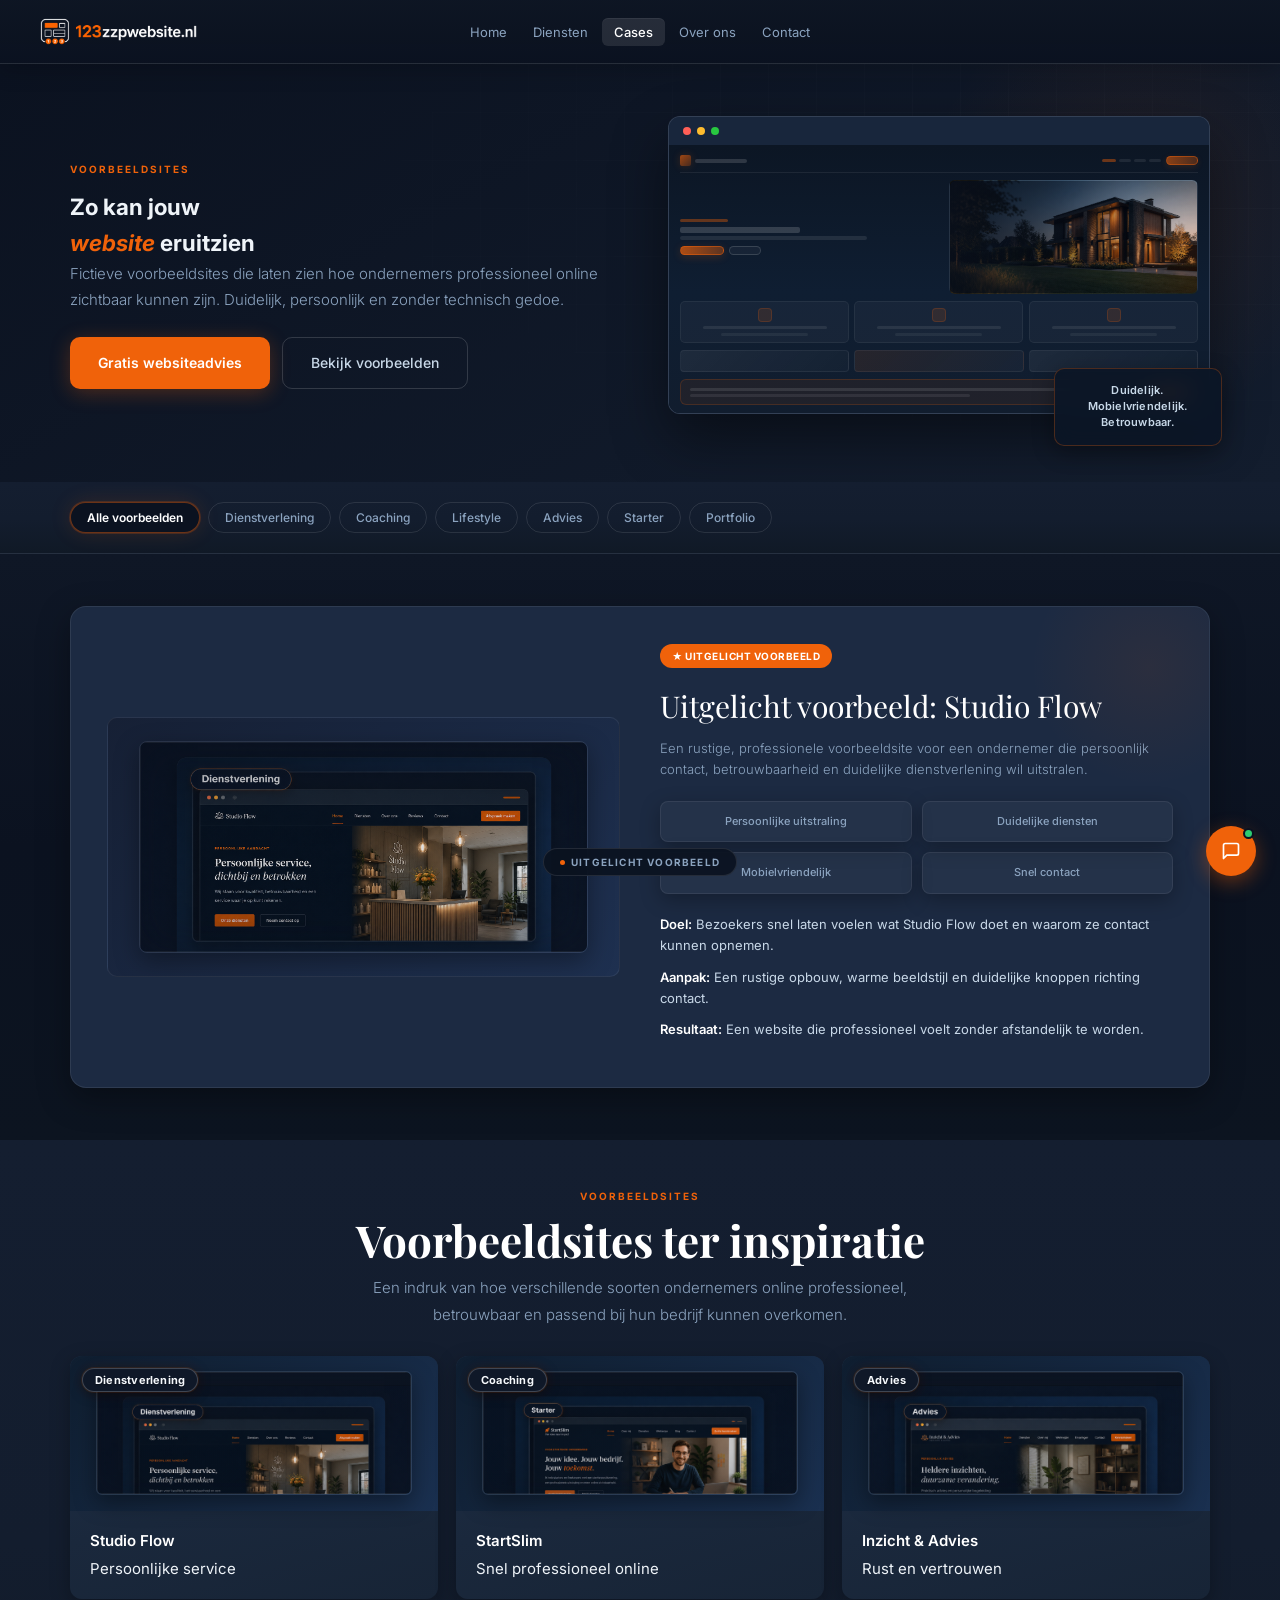
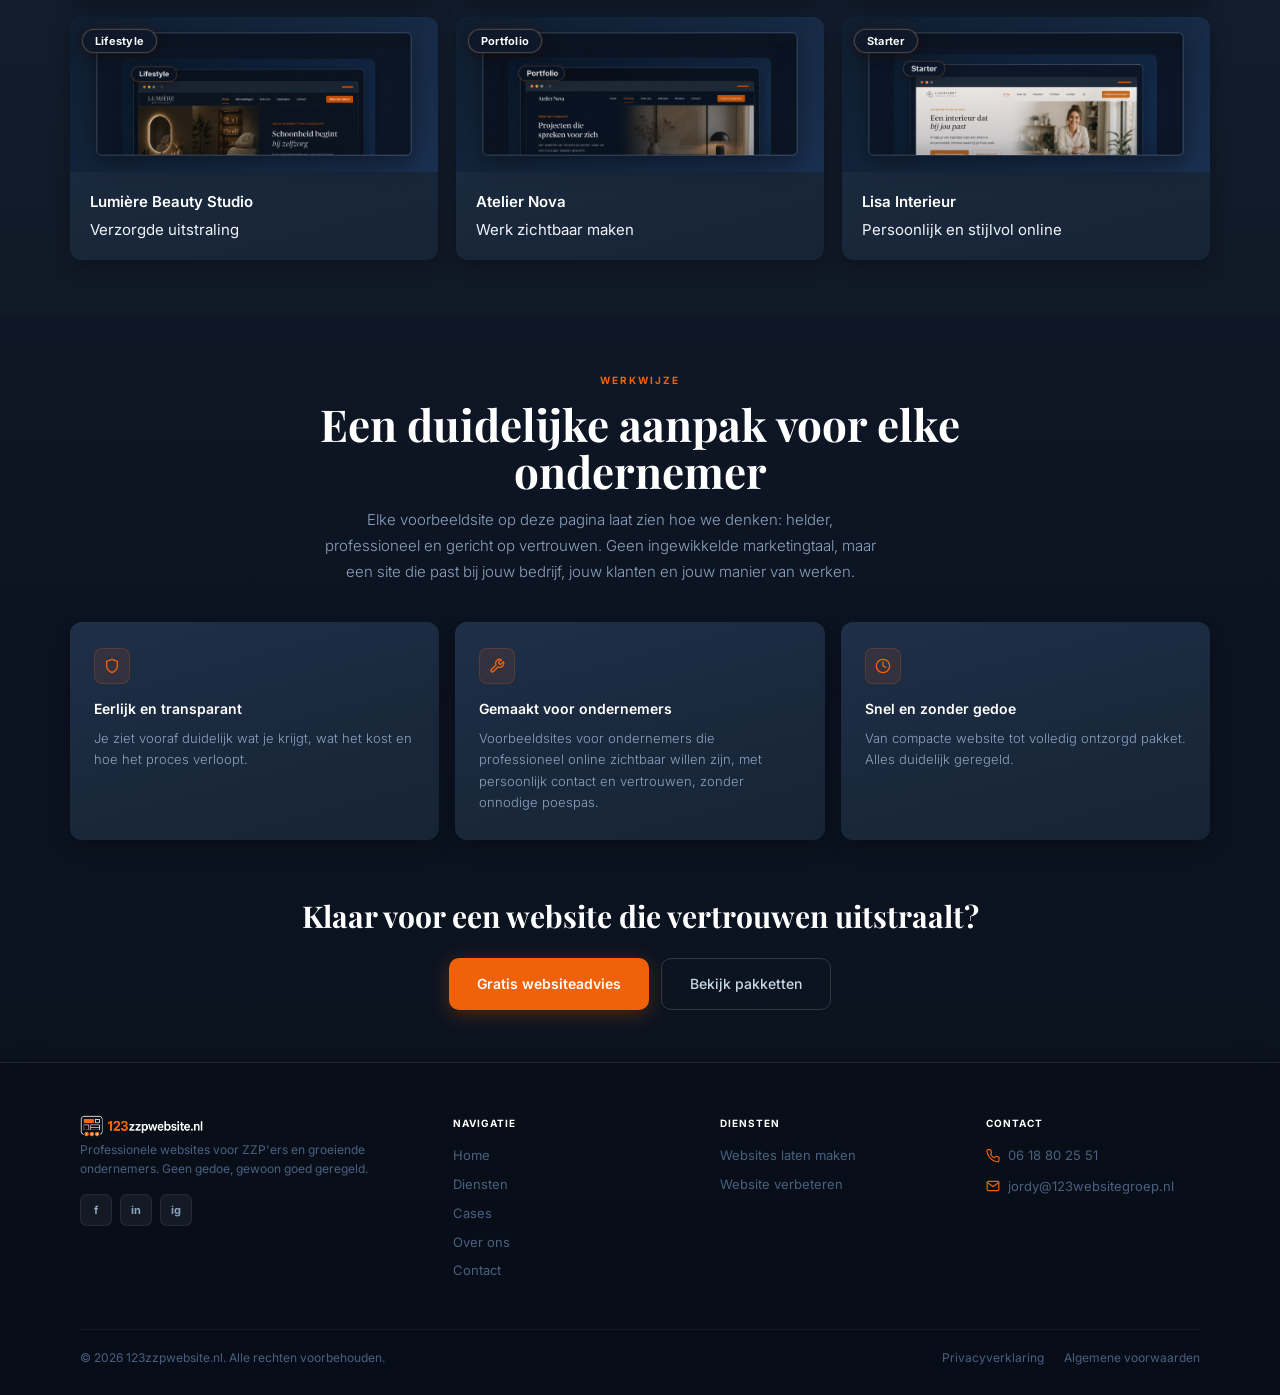
==== 123bouwwebsite/cases.html @ e5fb587a "Checkpoint before interactive cases" ====
﻿<!DOCTYPE html>
<html lang="nl">
<head>
<meta charset="UTF-8"><meta name="viewport" content="width=device-width, initial-scale=1.0">
<link rel="icon" type="image/png" href="/assets/images/favicon-123.png?v=4">
<link rel="apple-touch-icon" href="/assets/images/favicon-123.png?v=4">
<title>Voorbeeldsites ter inspiratie | 123zzpwebsite.nl</title>
<meta name="description" content="Fictieve voorbeeldsites ter inspiratie. Zie hoe ondernemers professioneel, betrouwbaar en passend online kunnen overkomen.">
<link rel="stylesheet" href="shared.css">
<style>
.hero-cases{padding:52px 48px 48px;position:relative;overflow:hidden;background:linear-gradient(150deg,var(--navy),var(--navy2))}
.hero-cases .hg{position:absolute;inset:0;background-image:linear-gradient(rgba(255,255,255,0.018) 1px,transparent 1px),linear-gradient(90deg,rgba(255,255,255,0.018) 1px,transparent 1px);background-size:48px 48px;-webkit-mask-image:radial-gradient(ellipse 70% 80% at 80% 30%,black,transparent);mask-image:radial-gradient(ellipse 70% 80% at 80% 30%,black,transparent)}
.hero-glow{position:absolute;top:-80px;right:-80px;width:440px;height:440px;border-radius:50%;background:radial-gradient(circle,rgba(240,98,10,0.08),transparent 70%);pointer-events:none}
.hero-cases-inner{position:relative;z-index:1;max-width:1140px;margin:0 auto;display:grid;grid-template-columns:1fr 1fr;gap:56px;align-items:center}
.mock-browser{background:var(--navy3);border:1px solid rgba(255,255,255,0.1);border-radius:12px;overflow:hidden;box-shadow:0 24px 56px rgba(0,0,0,0.45)}
.mock-bar{background:#18263C;padding:10px 14px;display:flex;align-items:center;gap:6px}
.md{width:8px;height:8px;border-radius:50%}
.mock-screen{height:268px;padding:0;background:#0c1624;overflow:hidden}
.feat-img-inner,.case-img-inner{display:flex;align-items:stretch;justify-content:stretch;padding:0;background:transparent;border:none;width:100%;height:100%}
.site-mock{display:flex;flex-direction:column;text-align:left;background:linear-gradient(180deg,#0c1624 0%,#0f1e32 55%,#111d2e 100%);overflow:hidden;width:100%;height:100%;box-sizing:border-box}
.site-mock--hero{padding:10px 11px 8px;gap:7px}
.site-mock--feat{padding:12px 13px 10px;gap:8px}
.site-mock--card{padding:7px 8px 6px;gap:5px}
.sm-topbar{display:flex;align-items:center;justify-content:space-between;gap:5px;flex-shrink:0;padding-bottom:6px;border-bottom:1px solid rgba(255,255,255,0.07)}
.sm-logo{display:flex;align-items:center;gap:4px;min-width:0;flex:1}
.sm-logo i{display:block;width:11px;height:11px;border-radius:2px;background:linear-gradient(135deg,rgba(240,98,10,0.65),rgba(240,98,10,0.25));flex-shrink:0;box-shadow:0 0 8px rgba(240,98,10,0.2)}
.sm-logo em{display:block;height:4px;border-radius:2px;background:rgba(255,255,255,0.14);flex:1;max-width:52px}
.sm-nav{display:flex;align-items:center;gap:3px;flex-shrink:0}
.sm-nav span{display:block;height:3px;width:12px;border-radius:2px;background:rgba(255,255,255,0.08)}
.sm-nav span.on{width:14px;background:rgba(240,98,10,0.42)}
.sm-cta-sm{flex-shrink:0;height:9px;width:32px;border-radius:100px;background:linear-gradient(90deg,rgba(240,98,10,0.55),rgba(240,98,10,0.28));border:1px solid rgba(240,98,10,0.45);box-shadow:0 2px 6px rgba(240,98,10,0.15)}
.sm-hero{display:grid;grid-template-columns:1.05fr 1fr;gap:7px;flex:1;min-height:0;align-items:stretch}
.sm-hero-txt{display:flex;flex-direction:column;justify-content:center;gap:0;padding-right:2px}
.sm-kicker{display:block;height:3px;width:48px;border-radius:2px;background:rgba(240,98,10,0.38);margin-bottom:5px}
.sm-h1{display:block;height:6px;width:92%;max-width:120px;border-radius:2px;background:rgba(255,255,255,0.16);margin-bottom:3px}
.sm-h2{display:block;height:4px;width:72%;border-radius:2px;background:rgba(255,255,255,0.09);margin-bottom:6px}
.sm-btn-p{display:block;height:9px;width:44px;border-radius:100px;background:linear-gradient(90deg,rgba(240,98,10,0.7),rgba(240,98,10,0.35));border:1px solid rgba(240,98,10,0.5);box-shadow:0 2px 8px rgba(240,98,10,0.2)}
.sm-hero-img{position:relative;border-radius:6px;overflow:hidden;border:1px solid rgba(255,255,255,0.07);background:linear-gradient(155deg,#152436 0%,#1a3050 50%,#0f1e30 100%);min-height:52px}
.sm-hero-img::before{content:'';position:absolute;inset:0;z-index:1;pointer-events:none;background:linear-gradient(120deg,transparent 35%,rgba(240,98,10,0.06) 100%)}
.sm-hero-img::after{content:'';position:absolute;bottom:8%;left:50%;transform:translateX(-50%);width:58%;height:42%;background:linear-gradient(180deg,#243a5c,#1a3050);clip-path:polygon(50% 0%,100% 75%,100% 100%,0% 100%,0% 75%);opacity:0.9}
.site-mock--hero .sm-hero-img{background-color:#152436;background-image:url('images/hero-bouwbedrijf-dusk.png');background-repeat:no-repeat;background-position:72% center;background-size:cover;min-height:58px}
.site-mock--hero .sm-hero-img::before{background:linear-gradient(105deg,rgba(11,18,32,0.82) 0%,rgba(11,18,32,0.48) 40%,rgba(11,22,38,0.22) 68%,rgba(240,98,10,0.12) 100%)}
.site-mock--hero .sm-hero-img::after{display:none}
.sm-services{display:grid;grid-template-columns:repeat(3,1fr);gap:5px;flex-shrink:0}
.sm-svc{display:flex;flex-direction:column;align-items:center;gap:4px;padding:6px 4px;border-radius:5px;background:rgba(255,255,255,0.035);border:1px solid rgba(255,255,255,0.06)}
.sm-svc i{display:block;width:14px;height:14px;border-radius:4px;background:rgba(240,98,10,0.12);border:1px solid rgba(240,98,10,0.18)}
.sm-svc em{display:block;height:3px;width:78%;border-radius:2px;background:rgba(255,255,255,0.08)}
.sm-svc em:last-child{width:55%;opacity:0.7}
.sm-contact{display:flex;align-items:center;justify-content:space-between;gap:6px;padding:7px 9px;border-radius:6px;background:rgba(240,98,10,0.07);border:1px solid rgba(240,98,10,0.18);flex-shrink:0;margin-top:auto}
.sm-contact-l{display:flex;flex-direction:column;gap:3px;flex:1;min-width:0}
.sm-contact-l span{display:block;height:3px;border-radius:2px;background:rgba(255,255,255,0.1)}
.sm-contact-l span:first-child{width:88%}
.sm-contact-l span:nth-child(2){width:62%;opacity:0.75}
.sm-contact-btn{flex-shrink:0;height:10px;width:40px;border-radius:4px;background:linear-gradient(90deg,var(--orange),var(--orange2));box-shadow:0 2px 6px rgba(240,98,10,0.25)}
.sm-gallery{display:grid;grid-template-columns:repeat(3,1fr);gap:5px;flex-shrink:0}
.sm-gallery span{display:block;height:22px;border-radius:4px;background:linear-gradient(135deg,rgba(255,255,255,0.06),rgba(255,255,255,0.02));border:1px solid rgba(255,255,255,0.06)}
.sm-gallery span:nth-child(2){background:linear-gradient(135deg,rgba(240,98,10,0.1),rgba(255,255,255,0.03))}
.sm-hero-btns{display:flex;align-items:center;gap:5px;flex-wrap:wrap}
.sm-btn-s{display:block;height:9px;width:32px;border-radius:100px;border:1px solid rgba(255,255,255,0.14);background:rgba(255,255,255,0.04)}
.site-mock--hero .sm-hero-btns,.site-mock--feat .sm-hero-btns{margin-top:0}
.site-mock--card .sm-topbar{padding-bottom:4px;gap:3px}
.site-mock--card .sm-gallery,.site-mock--card .sm-btn-s{display:none}
.site-mock--card .sm-logo i{width:7px;height:7px}
.site-mock--card .sm-logo em{max-width:36px;height:3px}
.site-mock--card .sm-nav span{height:2px;width:8px}
.site-mock--card .sm-nav span.on{width:10px}
.site-mock--card .sm-cta-sm{height:6px;width:22px}
.site-mock--card .sm-hero{grid-template-columns:1fr;gap:4px}
.site-mock--card .sm-hero-img{min-height:28px}
.site-mock--card .sm-kicker{width:32px;height:2px;margin-bottom:3px}
.site-mock--card .sm-h1{height:4px;width:90%}
.site-mock--card .sm-h2{height:3px;width:65%;margin-bottom:4px}
.site-mock--card .sm-btn-p{height:6px;width:30px}
.site-mock--card .sm-services{gap:3px}
.site-mock--card .sm-svc{padding:4px 3px;gap:2px}
.site-mock--card .sm-svc i{width:10px;height:10px}
.site-mock--card .sm-contact{padding:4px 6px}
.site-mock--card .sm-contact-btn{height:7px;width:28px}
.site-mock--feat .sm-hero-img{min-height:72px}
.site-mock--feat .sm-h1{height:7px}
.site-mock--feat .sm-services{gap:6px}
.site-mock--feat .sm-svc{padding:8px 5px}
/* Hero mockup — isolated build sequence */
@keyframes heroMockBuildIn{from{opacity:0;transform:translateY(8px) scale(.98)}to{opacity:1;transform:translateY(0) scale(1)}}
.site-mock--hero.hero-mock-build .build-animate{opacity:0;animation:heroMockBuildIn .52s cubic-bezier(.22,1,.36,1) forwards}
.site-mock--hero.hero-mock-build .build-delay-1{animation-delay:.1s}
.site-mock--hero.hero-mock-build .build-delay-2{animation-delay:.26s}
.site-mock--hero.hero-mock-build .build-delay-3{animation-delay:.42s}
.site-mock--hero.hero-mock-build .build-delay-4{animation-delay:.56s}
.site-mock--hero.hero-mock-build .build-delay-5{animation-delay:.7s}
.site-mock--hero.hero-mock-build .build-delay-6{animation-delay:.82s}
.site-mock--hero.hero-mock-build .build-delay-7{animation-delay:.94s}
.site-mock--hero.hero-mock-build .build-delay-8{animation-delay:1.06s}
.site-mock--hero.hero-mock-build .build-delay-9{animation-delay:1.18s}
@media(prefers-reduced-motion:reduce){
  .site-mock--hero.hero-mock-build .build-animate{animation:none!important;opacity:1!important;transform:none!important}
}
.stat-bubble{position:absolute;bottom:-12px;right:-12px;background:rgba(11,22,38,0.92);backdrop-filter:blur(10px);border:1px solid rgba(240,98,10,0.28);padding:14px 18px;border-radius:10px;box-shadow:0 6px 22px rgba(0,0,0,0.32);text-align:center;max-width:168px}
.sb-label{font-size:11px;font-weight:600;color:var(--light);line-height:1.45;letter-spacing:.02em}
.filter-bar{padding:20px 48px;border-bottom:1px solid rgba(255,255,255,0.08);position:sticky;top:66px;z-index:50}
.filter-inner{max-width:1140px;margin:0 auto;display:flex;align-items:center;gap:8px;flex-wrap:wrap}
.filter-btn{padding:7px 16px;border-radius:100px;font-size:12px;font-weight:500;border:1px solid rgba(255,255,255,0.1);color:var(--pale);background:transparent;cursor:pointer;transition:border-color .28s ease,color .28s ease,background .28s ease,box-shadow .28s ease;white-space:nowrap;font-family:var(--sans)}
.filter-btn:hover{border-color:rgba(240,98,10,0.35);color:#fff;box-shadow:0 0 16px rgba(240,98,10,0.1)}
.filter-btn.active{background:var(--navy);color:#fff;border-color:rgba(240,98,10,0.42);font-weight:600;box-shadow:0 0 0 1px rgba(240,98,10,0.2),0 0 22px rgba(240,98,10,0.14)}
.featured-section{padding:52px 48px}
.featured-card{display:grid;grid-template-columns:1fr 1fr;gap:40px;align-items:center;background:var(--navy3);border:1px solid rgba(255,255,255,0.08);border-radius:16px;padding:36px;position:relative;overflow:hidden;transition:transform .42s cubic-bezier(.22,1,.36,1),box-shadow .42s ease,border-color .42s ease}
.featured-card::before{content:'';position:absolute;top:-60px;right:-60px;width:240px;height:240px;border-radius:50%;background:radial-gradient(circle,rgba(240,98,10,0.07),transparent 70%);pointer-events:none}
.feat-img{background:linear-gradient(135deg,#162035,#1E3050);border-radius:10px;height:260px;border:1px solid rgba(255,255,255,0.07);display:flex;align-items:center;justify-content:center;overflow:hidden}
.feat-img-inner{width:88%;height:82%;border-radius:8px;overflow:hidden;border:1px solid rgba(255,255,255,0.08);box-shadow:0 8px 24px rgba(0,0,0,0.35);transform-style:preserve-3d;transition:transform .42s cubic-bezier(.22,1,.36,1)}
.feat-mock-preview{width:100%;height:100%;min-height:100%;position:relative;border-radius:6px;overflow:hidden;background-color:#0c1624;background-image:url('images/studio-flow.png');background-repeat:no-repeat;background-position:center top;background-size:cover;transition:transform .55s cubic-bezier(.22,1,.36,1)}
.feat-mock-preview::before{content:'';position:absolute;inset:0;z-index:1;pointer-events:none;background:linear-gradient(180deg,rgba(11,18,32,0.42) 0%,rgba(11,18,32,0.12) 35%,rgba(11,18,32,0.08) 60%,rgba(11,18,32,0.28) 100%)}
.feat-mock-preview::after{content:'';position:absolute;inset:0;z-index:2;pointer-events:none;box-shadow:inset 0 0 0 1px rgba(255,255,255,0.06),inset 0 0 40px rgba(11,18,32,0.35)}
.case-mock-preview{width:100%;height:100%;min-height:100%;position:relative;border-radius:6px;overflow:hidden;background-color:#0c1624;background-repeat:no-repeat;background-position:center 14px;background-size:cover}
.case-mock-preview::before{content:'';position:absolute;inset:0;z-index:1;pointer-events:none;background:linear-gradient(180deg,rgba(12,20,34,0.92) 0%,rgba(12,20,34,0.88) 11%,transparent 11%),linear-gradient(180deg,rgba(11,18,32,0.28) 0%,rgba(11,18,32,0.06) 45%,rgba(11,18,32,0.22) 100%)}
.case-mock-preview::after{content:'';position:absolute;inset:0;z-index:2;pointer-events:none;box-shadow:inset 0 0 0 1px rgba(255,255,255,0.07),inset 0 0 20px rgba(11,18,32,0.25)}
.case-mock-preview--studio-flow{background-image:url('images/studio-flow.png')}
.case-mock-preview--startslim{background-image:url('images/startslim.png')}
.case-mock-preview--inzichtenadvies{background-image:url('images/inzichtenadvies.png')}
.case-mock-preview--lumiere{background-image:url('images/Lumiere.png')}
.case-mock-preview--atelier-nova{background-image:url('images/Atelier-Nova.png')}
.case-mock-preview--lisa-interieur{background-image:url('images/lisa-interieur.png')}
.feat-badge{display:inline-flex;align-items:center;gap:6px;background:var(--orange);color:#fff;padding:4px 12px;border-radius:100px;font-size:10px;font-weight:700;letter-spacing:.5px;text-transform:uppercase;margin-bottom:14px;width:fit-content}
.feat-name{font-family:var(--serif);font-size:clamp(22px,2.8vw,30px);color:#fff;margin-bottom:8px}
.feat-desc{font-size:13px;color:var(--pale);line-height:1.65;font-weight:300;margin-bottom:20px}
.feat-stats{display:grid;grid-template-columns:repeat(2,1fr);gap:10px;margin-bottom:20px}
.feat-stat{background:rgba(255,255,255,0.04);border:1px solid rgba(255,255,255,0.07);border-radius:8px;padding:12px 14px;text-align:center}
.feat-stat-label{font-size:11px;color:var(--pale);font-weight:500;line-height:1.4}
.feat-detail{font-size:13px;color:var(--light);line-height:1.65;margin-bottom:10px}
.feat-detail strong{color:#fff;font-weight:600}
.cases-intro{max-width:1140px;margin:0 auto 28px;text-align:center}
.cases-intro .sec-sub{margin:10px auto 0;max-width:560px}
.cases-section{padding:48px 48px 56px}
.cases-grid{display:grid;grid-template-columns:repeat(3,1fr);gap:18px;max-width:1140px;margin:0 auto}
.case-card{border-radius:12px;overflow:hidden;cursor:pointer;transition:transform .35s cubic-bezier(.22,1,.36,1),box-shadow .35s ease}
.case-mock-preview{transition:transform .5s cubic-bezier(.22,1,.36,1)}
.case-img{height:155px;background:linear-gradient(135deg,#0F1E30,#1A3050);position:relative;display:flex;align-items:center;justify-content:center}
.case-img-inner{position:relative;width:86%;height:80%;border-radius:6px;overflow:hidden;border:1px solid rgba(255,255,255,0.09);box-shadow:0 8px 22px rgba(0,0,0,0.38),0 0 0 1px rgba(255,255,255,0.04) inset}
.case-img-inner::after{content:'';position:absolute;inset:0;z-index:4;pointer-events:none;background:linear-gradient(115deg,transparent 38%,rgba(255,255,255,0.14) 50%,transparent 62%);transform:translateX(-130%) skewX(-14deg);opacity:0;transition:transform .7s cubic-bezier(.22,1,.36,1),opacity .25s ease}
@media(hover:hover){
  .case-card:hover{transform:translateY(-6px);box-shadow:0 18px 44px rgba(0,0,0,0.34),0 0 0 1px rgba(240,98,10,0.18),0 0 32px rgba(240,98,10,0.09)}
  .case-card:hover .case-mock-preview{transform:scale(1.04)}
  .case-card:hover .case-img-inner::after{transform:translateX(130%) skewX(-14deg);opacity:1}
  .featured-card:hover{transform:translateY(-4px);border-color:rgba(240,98,10,0.22);box-shadow:0 22px 56px rgba(0,0,0,0.36),0 0 40px rgba(240,98,10,0.08)}
  .featured-card:hover .feat-img-inner{transform:perspective(900px) rotateX(1.2deg) rotateY(-1.5deg)}
  .featured-card:hover .feat-mock-preview{transform:scale(1.02)}
}
@media(prefers-reduced-motion:reduce){
  .case-card,.case-mock-preview,.featured-card,.feat-img-inner,.feat-mock-preview,.filter-btn{transition:none!important}
  .case-card:hover,.case-card:hover .case-mock-preview,.featured-card:hover,.featured-card:hover .feat-mock-preview,.featured-card:hover .feat-img-inner{transform:none!important;box-shadow:none!important}
  .case-img-inner::after{display:none}
}
.site-mock--card,.case-mock-preview{background-color:#0a111c}
.case-cat{position:absolute;top:12px;left:12px;z-index:5;background:#0f1828;color:#f5f8fc;padding:4px 12px;border-radius:100px;font-size:11px;font-weight:700;line-height:1.3;letter-spacing:.02em;border:1px solid rgba(255,255,255,0.2);box-shadow:0 2px 12px rgba(0,0,0,0.5),0 0 0 1px rgba(240,98,10,0.14),0 0 16px rgba(240,98,10,0.1);-webkit-font-smoothing:antialiased;text-shadow:0 1px 2px rgba(0,0,0,0.4);pointer-events:none}
.case-body{padding:18px 20px}
.case-name{font-size:15px;font-weight:600;color:#fff;margin-bottom:4px}
.case-tag{font-size:12px;color:rgba(200,216,232,0.92);font-weight:500;line-height:1.4}
.case-stat{margin-bottom:0}
.trust-section{padding:56px 48px 52px}
.trust-intro{max-width:640px;margin:0 auto;text-align:center}
.trust-intro .sec-sub{margin-top:12px}
.trust-grid{display:grid;grid-template-columns:repeat(3,1fr);gap:16px;margin-top:36px}
.trust-card{border-radius:12px;padding:26px 24px;transition:border-color .25s,transform .25s}
.trust-card:hover{border-color:rgba(240,98,10,0.2);transform:translateY(-3px)}
.trust-card-icon{width:36px;height:36px;border-radius:8px;background:rgba(240,98,10,0.1);border:1px solid rgba(240,98,10,0.2);display:flex;align-items:center;justify-content:center;margin-bottom:14px}
.trust-card-icon svg{width:16px;height:16px;stroke:var(--orange);fill:none;stroke-width:2;stroke-linecap:round;stroke-linejoin:round}
.trust-card h3{font-size:14px;font-weight:600;color:#fff;margin-bottom:8px}
.trust-card p{font-size:13px;color:var(--pale);line-height:1.65;font-weight:300}
.cases-cta{text-align:center;margin-top:44px;padding-top:8px}
.cases-cta h3{font-family:var(--serif);font-size:clamp(22px,2.8vw,30px);color:#fff;margin-bottom:18px}
.cases-cta-btns{display:flex;gap:12px;justify-content:center;flex-wrap:wrap}

/* ── BEAUTIFUL MOBILE OVERRIDES ── */
@media(max-width:768px){
  section.sec, .sec{padding:48px 20px !important}
  .hero-center,.hero-section{padding:44px 20px 36px !important}
  /* Hero text only */
  .hero-inner,.hero-two-col{display:flex !important;flex-direction:column !important;gap:0 !important}
  .hero-device-col,.mock-wrap{display:none !important}
  /* Process vertical */
  .process-grid{display:flex !important;flex-direction:column !important;gap:0 !important;margin-top:24px !important}
  .process-grid::before{display:none !important}
  .step{display:flex !important;text-align:left !important;align-items:flex-start !important;gap:16px !important;padding-bottom:24px !important}
  .step:not(:last-child)::after{content:'';position:absolute;left:30px;top:62px;bottom:0;width:1px;background:rgba(240,98,10,0.2)}
  .snum{margin:0 !important;flex-shrink:0 !important}
  .step > div:last-child{padding-top:10px}
  /* CTA wrap */
  .cta-wrap,.cta-two-col,.contact-wrap{grid-template-columns:1fr !important}
  .cta-left,.cta-l,.cl{padding:28px 20px !important}
  .cta-right,.cta-r,.cr{padding:24px 20px !important}
  /* Banners */
  .cta-banner,.cta-simple{flex-direction:column !important;padding:28px 20px !important;gap:18px !important}
  .cta-btns{flex-direction:column !important;width:100% !important;gap:10px !important}
  .cta-btns a{width:100% !important;justify-content:center !important}
  /* Contact page */
  .contact-main{grid-template-columns:1fr !important;gap:20px !important}
  /* Featured case */
  .feat-case{grid-template-columns:1fr !important;gap:20px !important}
  /* Cases */
  .cases-grid{grid-template-columns:1fr !important}
  .hero-cases{padding:44px 20px 36px !important}
  .hero-cases-inner{grid-template-columns:1fr !important;gap:32px !important}
  .site-mock--hero .sm-hero-img{min-height:48px;background-position:68% center}
  .filter-bar{padding:14px 20px !important;top:66px}
  .featured-section{padding:40px 20px !important}
  .featured-card{grid-template-columns:1fr !important;gap:24px !important;padding:24px !important}
  .feat-mock-preview{background-position:center 12%}
  .case-mock-preview{background-position:center 10%}
  .case-cat{top:10px;left:10px;font-size:12px;padding:6px 14px;color:#fff;background:#101a2c;border:1px solid rgba(255,255,255,0.26);box-shadow:0 3px 14px rgba(0,0,0,0.55),0 0 0 1px rgba(240,98,10,0.18),0 0 20px rgba(240,98,10,0.12)}
  .case-body{padding:16px 18px 18px}
  .case-name{font-size:16px}
  .case-stat{font-size:13px;color:rgba(220,232,245,0.95)}
  .feat-stats{grid-template-columns:1fr 1fr !important}
  .cases-section{padding:40px 20px 48px !important}
  .trust-section{padding:48px 20px !important}
  .trust-grid{grid-template-columns:1fr !important}
  .cases-cta-btns{flex-direction:column !important;align-items:stretch !important}
  .cases-cta-btns a{width:100% !important;justify-content:center !important}
  .case-card:hover,.featured-card:hover{transform:none!important;box-shadow:none!important}
  .case-card:hover .case-mock-preview,.featured-card:hover .feat-mock-preview,.featured-card:hover .feat-img-inner{transform:none!important}
  .case-card:hover .case-img-inner::after{opacity:0!important}
  /* Transform */
  .transform-grid,.tg{grid-template-columns:1fr !important;gap:12px !important}
  /* Waarom */
  .waarom-grid{grid-template-columns:1fr !important;gap:24px !important}
  /* Aanpak desktop grid */
  .aanpak-grid{grid-template-columns:1fr 1fr !important}
  /* Guarantee */
  .guarantee,.trust-grid{grid-template-columns:1fr 1fr !important;gap:10px !important}
  /* Pricing */
  .pricing-grid{grid-template-columns:1fr !important;gap:16px !important}
  .p-card.popular{margin:0 !important;padding:32px 22px !important}
  /* Forms */
  .form-row,.frow{grid-template-columns:1fr !important}
  .fi{padding:14px !important;font-size:14px !important;border-radius:10px !important}
  textarea.fi{height:90px !important}
  .fsub{padding:16px !important;font-size:15px !important;border-radius:12px !important}
  /* Buttons */
  .btns,.hero-btns{flex-direction:column !important;gap:10px !important}
  .btns a, .hero-btns a, .hero-btns .btn-p, .hero-btns .btn-s{width:100% !important;justify-content:center !important}
  /* Footer */
  .footer-grid{display:flex !important;flex-direction:column !important;gap:0 !important;margin-bottom:0 !important}
  .footer-grid > div:first-child{padding:36px 20px 24px !important}
  .footer-col{padding:20px 20px !important;border-bottom:1px solid rgba(255,255,255,0.06) !important}
  .footer-col a{padding:9px 0 !important;font-size:14px !important;border-bottom:1px solid rgba(255,255,255,0.04) !important;display:flex !important;align-items:center !important;justify-content:space-between !important}
  .footer-col a::after{content:'›' !important;color:var(--muted) !important;font-size:18px !important}
  .footer-bottom{padding:20px !important;flex-direction:column !important;gap:10px !important;text-align:center !important}
  .footer-links{justify-content:center !important}
}
@media(max-width:480px){
  section.sec,.sec{padding:40px 16px !important}
  .aanpak-grid{grid-template-columns:1fr !important}
  .guarantee,.trust-grid{grid-template-columns:1fr !important}
}

</style>
</head>
<body>
<div id="scroll-bar"></div><div id="cursor-accent" class="cursor-accent" aria-hidden="true"><span class="cursor-ring"></span><span class="cursor-dot"></span></div><div id="section-pill">Voorbeelden</div>
<nav>
  <a href="./" class="nav-logo" aria-label="123zzpwebsite.nl — Home">
    <img src="assets/images/123zzpwebsite-logo-transparent.png" alt="123zzpwebsite.nl" class="nav-logo-img">
  </a>
  <ul class="nav-links">
    <li><a href="./">Home</a></li>
    <li><a href="diensten.html">Diensten</a></li>
    <li><a href="cases.html" class="active">Cases</a></li>
    <li><a href="over-ons.html">Over ons</a></li>
    <li><a href="contact.html">Contact</a></li>
  </ul>
  <button class="nav-menu-btn" aria-label="Menu"><svg viewBox="0 0 24 24"><line x1="3" y1="6" x2="21" y2="6"/><line x1="3" y1="12" x2="21" y2="12"/><line x1="3" y1="18" x2="21" y2="18"/></svg></button>
</nav>
<div class="nav-drawer">
  <div class="drawer-header">
    <a href="./" class="drawer-logo" aria-label="123zzpwebsite.nl — Home"><img src="assets/images/123zzpwebsite-logo-transparent.png" alt="123zzpwebsite.nl" class="drawer-logo-img"></a>
    <button class="drawer-close"><svg viewBox="0 0 24 24"><line x1="18" y1="6" x2="6" y2="18"/><line x1="6" y1="6" x2="18" y2="18"/></svg></button>
  </div>
  <div class="drawer-links">
    <a href="./">Home</a>
    <a href="diensten.html">Diensten</a>
    <a href="cases.html" class="active">Cases</a>
    <a href="over-ons.html">Over ons</a>
    <a href="contact.html">Contact</a>
  </div>
</div>

<section class="hero-cases" data-section="Voorbeelden">
  <div class="hero-glow"></div><div class="hg"></div>
  <div class="hero-cases-inner">
    <div>
      <span class="stag">Voorbeeldsites</span>
      <h1 class="sec-h">Zo kan jouw<br><em style="color:var(--orange);font-style:italic">website</em> eruitzien</h1>
      <p class="sec-sub">Fictieve voorbeeldsites die laten zien hoe ondernemers professioneel online zichtbaar kunnen zijn. Duidelijk, persoonlijk en zonder technisch gedoe.</p>
      <div style="display:flex;gap:12px;flex-wrap:wrap;margin-top:24px">
        <a href="contact.html" class="btn-p">Gratis websiteadvies</a>
        <a href="#voorbeelden" class="btn-s">Bekijk voorbeelden</a>
      </div>
    </div>
    <div style="position:relative;padding-bottom:20px">
      <div class="mock-browser">
        <div class="mock-bar"><div class="md" style="background:#FF5F57"></div><div class="md" style="background:#FEBC2E"></div><div class="md" style="background:#28C840"></div></div>
        <div class="mock-screen"><div class="site-mock site-mock--hero hero-mock-build"><div class="sm-topbar build-animate build-delay-1"><div class="sm-logo"><i></i><em></em></div><div class="sm-nav"><span class="on"></span><span></span><span></span><span></span></div><div class="sm-cta-sm"></div></div><div class="sm-hero"><div class="sm-hero-txt"><span class="sm-kicker build-animate build-delay-2"></span><span class="sm-h1 build-animate build-delay-2"></span><span class="sm-h2 build-animate build-delay-2"></span><span class="sm-hero-btns build-animate build-delay-3"><span class="sm-btn-p"></span><span class="sm-btn-s"></span></span></div><div class="sm-hero-img build-animate build-delay-4"></div></div><div class="sm-services"><div class="sm-svc build-animate build-delay-5"><i></i><em></em><em></em></div><div class="sm-svc build-animate build-delay-6"><i></i><em></em><em></em></div><div class="sm-svc build-animate build-delay-7"><i></i><em></em><em></em></div></div><div class="sm-gallery build-animate build-delay-8"><span></span><span></span><span></span></div><div class="sm-contact build-animate build-delay-9"><div class="sm-contact-l"><span></span><span></span></div><div class="sm-contact-btn"></div></div></div></div>
      </div>
      <div class="stat-bubble"><div class="sb-label">Duidelijk. Mobielvriendelijk. Betrouwbaar.</div></div>
    </div>
  </div>
</section>

<div class="filter-bar">
  <div class="filter-inner">
    <button class="filter-btn active" onclick="filterCases('all',this)">Alle voorbeelden</button>
    <button class="filter-btn" onclick="filterCases('dienstverlening',this)">Dienstverlening</button>
    <button class="filter-btn" onclick="filterCases('coaching',this)">Coaching</button>
    <button class="filter-btn" onclick="filterCases('lifestyle',this)">Lifestyle</button>
    <button class="filter-btn" onclick="filterCases('advies',this)">Advies</button>
    <button class="filter-btn" onclick="filterCases('starter',this)">Starter</button>
    <button class="filter-btn" onclick="filterCases('portfolio',this)">Portfolio</button>
  </div>
</div>

<section class="featured-section" data-section="Uitgelicht voorbeeld">
  <div style="max-width:1140px;margin:0 auto">
    <div class="featured-card reveal">
      <div class="feat-img"><div class="feat-img-inner"><div class="feat-mock-preview" role="img" aria-label="Uitgelichte voorbeeldsite Studio Flow"></div></div></div>
      <div>
        <div class="feat-badge">★ Uitgelicht voorbeeld</div>
        <div class="feat-name">Uitgelicht voorbeeld: Studio Flow</div>
        <p class="feat-desc">Een rustige, professionele voorbeeldsite voor een ondernemer die persoonlijk contact, betrouwbaarheid en duidelijke dienstverlening wil uitstralen.</p>
        <div class="feat-stats">
          <div class="feat-stat"><div class="feat-stat-label">Persoonlijke uitstraling</div></div>
          <div class="feat-stat"><div class="feat-stat-label">Duidelijke diensten</div></div>
          <div class="feat-stat"><div class="feat-stat-label">Mobielvriendelijk</div></div>
          <div class="feat-stat"><div class="feat-stat-label">Snel contact</div></div>
        </div>
        <div class="feat-detail"><strong>Doel:</strong> Bezoekers snel laten voelen wat Studio Flow doet en waarom ze contact kunnen opnemen.</div>
        <div class="feat-detail"><strong>Aanpak:</strong> Een rustige opbouw, warme beeldstijl en duidelijke knoppen richting contact.</div>
        <div class="feat-detail"><strong>Resultaat:</strong> Een website die professioneel voelt zonder afstandelijk te worden.</div>
      </div>
    </div>
  </div>
</section>

<section class="cases-section" id="voorbeelden" data-section="Voorbeeldsites">
  <div class="cases-intro reveal">
    <span class="stag">Voorbeeldsites</span>
    <h2 class="sec-h">Voorbeeldsites ter inspiratie</h2>
    <p class="sec-sub">Een indruk van hoe verschillende soorten ondernemers online professioneel, betrouwbaar en passend bij hun bedrijf kunnen overkomen.</p>
  </div>
  <div class="cases-grid" id="caseGrid">
    <div class="case-card reveal" data-cat="dienstverlening"><div class="case-img"><div class="case-img-inner"><div class="case-mock-preview case-mock-preview--studio-flow" role="img" aria-label="Voorbeeldwebsite Studio Flow"></div></div><div class="case-cat">Dienstverlening</div></div><div class="case-body"><div class="case-name">Studio Flow</div><div class="case-stat">Persoonlijke service</div></div></div>
    <div class="case-card reveal" data-cat="coaching"><div class="case-img"><div class="case-img-inner"><div class="case-mock-preview case-mock-preview--startslim" role="img" aria-label="Voorbeeldwebsite StartSlim"></div></div><div class="case-cat">Coaching</div></div><div class="case-body"><div class="case-name">StartSlim</div><div class="case-stat">Snel professioneel online</div></div></div>
    <div class="case-card reveal" data-cat="advies"><div class="case-img"><div class="case-img-inner"><div class="case-mock-preview case-mock-preview--inzichtenadvies" role="img" aria-label="Voorbeeldwebsite Inzicht &amp; Advies"></div></div><div class="case-cat">Advies</div></div><div class="case-body"><div class="case-name">Inzicht &amp; Advies</div><div class="case-stat">Rust en vertrouwen</div></div></div>
    <div class="case-card reveal" data-cat="lifestyle"><div class="case-img"><div class="case-img-inner"><div class="case-mock-preview case-mock-preview--lumiere" role="img" aria-label="Voorbeeldwebsite Lumière Beauty Studio"></div></div><div class="case-cat">Lifestyle</div></div><div class="case-body"><div class="case-name">Lumière Beauty Studio</div><div class="case-stat">Verzorgde uitstraling</div></div></div>
    <div class="case-card reveal" data-cat="portfolio"><div class="case-img"><div class="case-img-inner"><div class="case-mock-preview case-mock-preview--atelier-nova" role="img" aria-label="Voorbeeldwebsite Atelier Nova"></div></div><div class="case-cat">Portfolio</div></div><div class="case-body"><div class="case-name">Atelier Nova</div><div class="case-stat">Werk zichtbaar maken</div></div></div>
    <div class="case-card reveal" data-cat="starter"><div class="case-img"><div class="case-img-inner"><div class="case-mock-preview case-mock-preview--lisa-interieur" role="img" aria-label="Voorbeeldwebsite Lisa Interieur"></div></div><div class="case-cat">Starter</div></div><div class="case-body"><div class="case-name">Lisa Interieur</div><div class="case-stat">Persoonlijk en stijlvol online</div></div></div>
  </div>
</section>

<section class="trust-section" data-section="Werkwijze">
  <div style="max-width:1140px;margin:0 auto">
    <div class="trust-intro reveal">
      <span class="stag">Werkwijze</span>
      <h2 class="sec-h">Een duidelijke aanpak voor elke ondernemer</h2>
      <p class="sec-sub">Elke voorbeeldsite op deze pagina laat zien hoe we denken: helder, professioneel en gericht op vertrouwen. Geen ingewikkelde marketingtaal, maar een site die past bij jouw bedrijf, jouw klanten en jouw manier van werken.</p>
    </div>
    <div class="trust-grid">
      <div class="trust-card reveal">
        <div class="trust-card-icon"><svg viewBox="0 0 24 24"><path d="M12 22s8-4 8-10V5l-8-3-8 3v7c0 6 8 10 8 10z"/></svg></div>
        <h3>Eerlijk en transparant</h3>
        <p>Je ziet vooraf duidelijk wat je krijgt, wat het kost en hoe het proces verloopt.</p>
      </div>
      <div class="trust-card reveal">
        <div class="trust-card-icon"><svg viewBox="0 0 24 24"><path d="M14.7 6.3a1 1 0 0 0 0 1.4l1.6 1.6a1 1 0 0 0 1.4 0l3.77-3.77a6 6 0 0 1-7.94 7.94l-6.91 6.91a2.12 2.12 0 0 1-3-3l6.91-6.91a6 6 0 0 1 7.94-7.94l-3.76 3.76z"/></svg></div>
        <h3>Gemaakt voor ondernemers</h3>
        <p>Voorbeeldsites voor ondernemers die professioneel online zichtbaar willen zijn, met persoonlijk contact en vertrouwen, zonder onnodige poespas.</p>
      </div>
      <div class="trust-card reveal">
        <div class="trust-card-icon"><svg viewBox="0 0 24 24"><circle cx="12" cy="12" r="10"/><polyline points="12 6 12 12 16 14"/></svg></div>
        <h3>Snel en zonder gedoe</h3>
        <p>Van compacte website tot volledig ontzorgd pakket. Alles duidelijk geregeld.</p>
      </div>
    </div>
    <div class="cases-cta reveal">
      <h3>Klaar voor een website die vertrouwen uitstraalt?</h3>
      <div class="cases-cta-btns">
        <a href="contact.html" class="btn-p">Gratis websiteadvies</a>
        <a href="diensten.html" class="btn-s">Bekijk pakketten</a>
      </div>
    </div>
  </div>
</section>

<footer>
  <div class="footer-grid">
    <div><div class="footer-brand"><img src="assets/images/123zzpwebsite-logo-transparent.png" alt="123zzpwebsite.nl" class="footer-logo-img"></div><p class="footer-tagline">Professionele websites voor ZZP'ers en groeiende ondernemers. Geen gedoe, gewoon goed geregeld.</p><div class="footer-socials"><a href="#" class="social-btn">f</a><a href="#" class="social-btn">in</a><a href="#" class="social-btn">ig</a></div></div>
    <div class="footer-col"><h4>Navigatie</h4><a href="index.html">Home</a><a href="diensten.html">Diensten</a><a href="cases.html">Cases</a><a href="over-ons.html">Over ons</a><a href="contact.html">Contact</a></div>
    <div class="footer-col"><h4>Diensten</h4><a href="diensten.html">Websites laten maken</a><a href="diensten.html">Website verbeteren</a></div>
    <div class="footer-col"><h4>Contact</h4><div class="footer-contact-item"><svg viewBox="0 0 24 24"><path d="M22 16.92v3a2 2 0 0 1-2.18 2 19.79 19.79 0 0 1-8.63-3.07A19.5 19.5 0 0 1 4.69 12 19.79 19.79 0 0 1 1.61 3.4 2 2 0 0 1 3.6 1.21h3a2 2 0 0 1 2 1.72 12.84 12.84 0 0 0 .7 2.81 2 2 0 0 1-.45 2.11L7.91 9a16 16 0 0 0 6.09 6.09l1.95-1.95a2 2 0 0 1 2.11-.45 12.84 12.84 0 0 0 2.81.7A2 2 0 0 1 22 16.92z"/></svg>06 18 80 25 51</div><div class="footer-contact-item"><svg viewBox="0 0 24 24"><path d="M4 4h16c1.1 0 2 .9 2 2v12c0 1.1-.9 2-2 2H4c-1.1 0-2-.9-2-2V6c0-1.1.9-2 2-2z"/><polyline points="22,6 12,13 2,6"/></svg>jordy@123websitegroep.nl</div></div>
  </div>
  <div class="footer-bottom"><div class="footer-copy">© 2026 123zzpwebsite.nl. Alle rechten voorbehouden.</div><div class="footer-links"><a href="#">Privacyverklaring</a><a href="#">Algemene voorwaarden</a></div></div>
</footer>
<a href="https://wa.me/31618802551" target="_blank" rel="noopener noreferrer" class="chat-float" aria-label="Open WhatsApp chat"><svg viewBox="0 0 24 24"><path d="M21 15a2 2 0 0 1-2 2H7l-4 4V5a2 2 0 0 1 2-2h14a2 2 0 0 1 2 2z"/></svg><div class="chat-dot"></div></a>
<script src="shared.js"></script>
<script>
function filterCases(cat, btn) {
  document.querySelectorAll('.filter-btn').forEach(b => b.classList.remove('active'));
  btn.classList.add('active');
  document.querySelectorAll('.case-card').forEach(card => {
    card.style.display = (cat === 'all' || card.dataset.cat === cat) ? '' : 'none';
  });
}
</script>
</body>
</html>
---- 123bouwwebsite/shared.css ----
@import url('https://fonts.googleapis.com/css2?family=Playfair+Display:ital,wght@0,700;1,700&family=Inter:wght@300;400;500;600;700&display=swap');
*,*::before,*::after{box-sizing:border-box;margin:0;padding:0}
:root{
  --navy:#0B1220;--navy2:#131D2E;--navy3:#1C2A42;--steel:#243550;
  --muted:#4A6080;--pale:#8BA3BF;--light:#C8D8E8;
  --orange:#F0620A;--orange2:#FF7920;
  --border-subtle:rgba(255,255,255,0.1);--border-card:rgba(255,255,255,0.13);
  --shadow-card:0 10px 32px rgba(0,0,0,0.34);--shadow-soft:0 6px 20px rgba(0,0,0,0.28);
  --surface-card:linear-gradient(165deg,#1e2f48 0%,#1a283c 55%,#172436 100%);
  --ease-out:cubic-bezier(0.22,1,0.36,1);
  --ease-soft:cubic-bezier(0.4,0,0.2,1);
  --t-fast:0.2s;--t-med:0.32s;--t-slow:0.5s;
  --glow-orange:0 0 28px rgba(240,98,10,0.14);
  --serif:'Playfair Display',Georgia,serif;
  --sans:'Inter',system-ui,sans-serif;
}
html{scroll-behavior:smooth}
body{background:linear-gradient(180deg,#0a111c 0%,var(--navy) 35%,#0d1524 100%);background-attachment:fixed;color:#EFF4F9;font-family:var(--sans);font-size:15px;line-height:1.6;overflow-x:hidden}

/* ── PREMIUM ── */
#scroll-bar{position:fixed;top:0;left:0;height:2px;width:0%;background:linear-gradient(90deg,var(--orange),var(--orange2));z-index:9999;pointer-events:none}
#cursor-glow{display:none}
.cursor-accent{position:fixed;top:0;left:0;pointer-events:none;z-index:150;transform:translate(-50%,-50%);opacity:0;transition:opacity .25s ease;will-change:left,top}
.cursor-accent.is-visible{opacity:1}
.cursor-dot,.cursor-ring{position:absolute;top:50%;left:50%;border-radius:50%;transform:translate(-50%,-50%);transition:transform .22s ease,box-shadow .22s ease,border-color .22s ease,opacity .22s ease}
.cursor-dot{width:9px;height:9px;background:linear-gradient(145deg,var(--orange2),var(--orange));box-shadow:0 0 10px rgba(240,98,10,0.55),0 0 2px rgba(255,255,255,0.25)}
.cursor-ring{width:34px;height:34px;border:1.5px solid rgba(240,98,10,0.72);box-shadow:0 0 14px rgba(240,98,10,0.35),inset 0 0 8px rgba(240,98,10,0.08);background:rgba(240,98,10,0.04)}
.cursor-accent--hover .cursor-ring{transform:translate(-50%,-50%) scale(1.32);border-color:rgba(255,121,32,0.95);box-shadow:0 0 22px rgba(240,98,10,0.52),inset 0 0 10px rgba(240,98,10,0.12)}
.cursor-accent--hover .cursor-dot{transform:translate(-50%,-50%) scale(1.12);box-shadow:0 0 14px rgba(240,98,10,0.7),0 0 3px rgba(255,255,255,0.3)}
#section-pill{position:fixed;bottom:24px;left:50%;transform:translateX(-50%);background:rgba(11,18,32,0.9);backdrop-filter:blur(14px);border:1px solid rgba(255,255,255,0.1);border-radius:100px;padding:5px 16px;font-size:10px;font-weight:700;letter-spacing:1.2px;color:var(--pale);text-transform:uppercase;z-index:997;display:flex;align-items:center;gap:6px;pointer-events:none;white-space:nowrap}
#section-pill::before{content:'';width:5px;height:5px;border-radius:50%;background:var(--orange);flex-shrink:0;animation:blink 2s infinite}
@keyframes blink{0%,100%{opacity:1}50%{opacity:.35}}

/* ── NAV — DESKTOP ── */
nav{position:sticky;top:0;z-index:100;display:flex;align-items:center;padding:0 40px;height:64px;gap:12px;background:linear-gradient(180deg,rgba(14,22,36,0.98),rgba(11,18,32,0.96));backdrop-filter:blur(18px);border-bottom:1px solid var(--border-subtle);box-shadow:0 4px 24px rgba(0,0,0,0.22)}
.nav-logo{display:flex;align-items:center;gap:9px;text-decoration:none;flex-shrink:0;position:relative;z-index:1}
.nav-logo-img{height:28px;width:auto;display:block;object-fit:contain}
.drawer-logo-img{height:26px;width:auto;display:block;object-fit:contain}
.footer-logo-img{height:22px;width:auto;display:block;object-fit:contain}
.nav-links{position:absolute;left:50%;transform:translateX(-50%);display:flex;align-items:center;gap:2px;list-style:none;margin:0;padding:0}
.nav-links a{font-size:13px;color:var(--pale);text-decoration:none;white-space:nowrap;padding:6px 12px;border-radius:6px;transition:color var(--t-fast) var(--ease-soft),background var(--t-fast) var(--ease-soft),box-shadow var(--t-fast)}
.nav-links a:hover{color:#fff;background:rgba(255,255,255,0.08);box-shadow:0 0 0 1px rgba(255,255,255,0.06)}
.nav-links a.active{color:#fff;background:rgba(255,255,255,0.1);font-weight:500;box-shadow:inset 0 1px 0 rgba(255,255,255,0.06)}
.nav-cta{flex-shrink:0;margin-left:auto;position:relative;z-index:1;background:var(--orange);color:#fff;padding:9px 20px;border-radius:7px;font-size:13px;font-weight:600;text-decoration:none;white-space:nowrap;transition:background var(--t-fast),transform var(--t-fast) var(--ease-out),box-shadow var(--t-fast)}
.nav-cta:hover{background:var(--orange2);transform:translateY(-2px);box-shadow:0 6px 22px rgba(240,98,10,0.38)}
.nav-menu-btn{display:none;margin-left:auto;background:none;border:none;cursor:pointer;padding:8px;color:var(--pale);flex-shrink:0;border-radius:8px;transition:background var(--t-fast),color var(--t-fast),transform var(--t-fast)}
.nav-menu-btn:hover{background:rgba(255,255,255,0.1);color:#fff}
.nav-menu-btn svg{width:22px;height:22px;stroke:currentColor;fill:none;stroke-width:2;stroke-linecap:round;display:block}

/* ── MOBILE DRAWER ── */
.nav-drawer{display:none;position:fixed;top:0;left:0;right:0;bottom:0;background:var(--navy);z-index:200;flex-direction:column;overflow-y:auto}
.nav-drawer.open{display:flex}
.drawer-header{height:64px;display:flex;align-items:center;justify-content:space-between;padding:0 20px;border-bottom:1px solid rgba(255,255,255,0.07);flex-shrink:0}
.drawer-logo{display:flex;align-items:center;gap:8px;text-decoration:none}
.drawer-brand{font-size:13px;font-weight:700;color:#fff}
.drawer-brand span{color:var(--orange)}
.drawer-close{background:none;border:none;cursor:pointer;padding:8px;color:var(--pale)}
.drawer-close svg{width:22px;height:22px;stroke:currentColor;fill:none;stroke-width:2;stroke-linecap:round;display:block}
.drawer-links{display:flex;flex-direction:column;padding:12px 20px;flex:1}
.drawer-links a{font-size:20px;font-weight:600;color:var(--light);text-decoration:none;padding:18px 0;border-bottom:1px solid rgba(255,255,255,0.06);transition:color var(--t-fast) var(--ease-soft),padding-left var(--t-fast) var(--ease-out);display:flex;align-items:center;justify-content:space-between}
.drawer-links a::after{content:'→';font-size:16px;color:var(--muted);transition:color var(--t-fast),transform var(--t-fast) var(--ease-out)}
.drawer-links a:hover,.drawer-links a.active{color:var(--orange);padding-left:4px}
.drawer-links a:hover::after,.drawer-links a.active::after{color:var(--orange);transform:translateX(3px)}
.drawer-cta-wrap{padding:20px 20px 40px}
.drawer-cta{display:block;background:var(--orange);color:#fff;padding:18px 24px;border-radius:14px;text-align:center;font-size:16px;font-weight:600;text-decoration:none;box-shadow:0 4px 20px rgba(240,98,10,0.3);transition:background var(--t-fast),transform var(--t-fast) var(--ease-out),box-shadow var(--t-fast)}
.drawer-cta:hover{background:var(--orange2);transform:translateY(-2px);box-shadow:0 8px 28px rgba(240,98,10,0.38)}

/* ── DESKTOP LAYOUT ── */
.sec{padding:80px 40px;position:relative;z-index:1}
.sec-alt{background:linear-gradient(180deg,#141e30 0%,var(--navy2) 50%,#111a2a 100%);border-top:1px solid rgba(255,255,255,0.07);border-bottom:1px solid rgba(255,255,255,0.04)}
.max{max-width:1120px;margin:0 auto}
.stag{font-size:10px;font-weight:700;letter-spacing:2px;text-transform:uppercase;color:var(--orange);margin-bottom:12px;display:block}
h2{font-family:var(--serif);font-size:clamp(28px,3.5vw,44px);line-height:1.08;color:#fff;margin-bottom:12px}
.sec-sub{font-size:15px;color:var(--pale);font-weight:300;line-height:1.75;max-width:560px}
.center{text-align:center}.center .sec-sub{margin:0 auto}
.sec-hdr{margin-bottom:44px}
.btn-p{background:var(--orange);color:#fff;padding:14px 28px;border-radius:10px;font-size:14px;font-weight:600;text-decoration:none;display:inline-flex;align-items:center;justify-content:center;gap:7px;box-shadow:0 4px 20px rgba(240,98,10,0.28);transition:background var(--t-fast) var(--ease-soft),transform var(--t-fast) var(--ease-out),box-shadow var(--t-fast);border:none;cursor:pointer;font-family:var(--sans)}
.btn-p:hover{background:var(--orange2);transform:translateY(-2px);box-shadow:0 8px 28px rgba(240,98,10,0.4)}
.btn-s{background:transparent;color:var(--light);padding:14px 28px;border-radius:10px;font-size:14px;font-weight:500;text-decoration:none;border:1px solid rgba(255,255,255,0.15);transition:border-color var(--t-fast),color var(--t-fast),background var(--t-fast),transform var(--t-fast) var(--ease-out),box-shadow var(--t-fast);display:inline-flex;align-items:center;justify-content:center}
.btn-s:hover{border-color:rgba(255,255,255,0.3);color:#fff;background:rgba(255,255,255,0.04);transform:translateY(-1px)}
.g3{display:grid;grid-template-columns:repeat(3,1fr);border:1px solid var(--border-card);border-radius:14px;overflow:hidden;box-shadow:var(--shadow-card)}
.g4{display:grid;grid-template-columns:repeat(4,1fr);border:1px solid var(--border-card);border-radius:14px;overflow:hidden;box-shadow:var(--shadow-card)}
.gc{background:var(--surface-card);padding:28px 24px;border-right:1px solid rgba(255,255,255,0.08);border-bottom:1px solid rgba(255,255,255,0.08);position:relative;overflow:hidden;transition:background .25s,box-shadow .25s}
.gc:hover{background:linear-gradient(165deg,#243a58 0%,#1f3048 55%,#1a283c 100%);box-shadow:inset 0 1px 0 rgba(255,255,255,0.06)}
.gc::after{content:'';position:absolute;top:0;left:0;right:0;height:2px;background:linear-gradient(90deg,transparent,var(--orange),transparent);opacity:0;transition:opacity .25s}
.gc:hover::after{opacity:1}
.gc-icon{width:44px;height:44px;border-radius:10px;background:rgba(240,98,10,0.1);border:1px solid rgba(240,98,10,0.18);display:flex;align-items:center;justify-content:center;margin-bottom:18px}
.gc:hover .gc-icon{background:rgba(240,98,10,0.2)}
.gc-icon svg{width:19px;height:19px;stroke:var(--orange);fill:none;stroke-width:1.8;stroke-linecap:round;stroke-linejoin:round}
.gc h3{font-size:15px;font-weight:600;color:#fff;margin-bottom:7px;font-family:var(--sans)}
.gc p{font-size:13px;color:var(--pale);line-height:1.65}
.check-list{list-style:none;display:flex;flex-direction:column;gap:10px}
.check-list li{display:flex;align-items:flex-start;gap:10px;font-size:14px;color:var(--light)}
.chk{width:18px;height:18px;border-radius:50%;flex-shrink:0;margin-top:2px;background:rgba(240,98,10,0.14);border:1px solid rgba(240,98,10,0.32);display:flex;align-items:center;justify-content:center}
.chk svg{width:9px;height:9px;stroke:var(--orange);stroke-width:2.5;fill:none;stroke-linecap:round;stroke-linejoin:round}
.form-row{display:grid;grid-template-columns:1fr 1fr;gap:12px;margin-bottom:12px}
.fg{display:flex;flex-direction:column;gap:4px;margin-bottom:12px}
.fl{font-size:10px;font-weight:600;color:var(--pale);letter-spacing:.6px;text-transform:uppercase}
.fi{background:rgba(255,255,255,0.08);border:1px solid rgba(255,255,255,0.14);border-radius:8px;padding:12px 14px;font-size:13px;color:#fff;font-family:var(--sans);outline:none;width:100%;transition:border-color var(--t-fast) var(--ease-soft),box-shadow var(--t-fast) var(--ease-soft),background var(--t-fast) var(--ease-soft),transform var(--t-fast) var(--ease-out);-webkit-appearance:none;box-shadow:inset 0 1px 3px rgba(0,0,0,0.18)}
.fi::placeholder{color:rgba(139,163,191,0.75);transition:color var(--t-fast)}
.fi:hover{border-color:rgba(255,255,255,0.2);background:rgba(255,255,255,0.09)}
.fi:focus{border-color:rgba(240,98,10,0.55);background:rgba(255,255,255,0.1);box-shadow:0 0 0 3px rgba(240,98,10,0.12),inset 0 1px 2px rgba(0,0,0,0.12)}
textarea.fi{resize:none;height:100px}
.fsub,.fsub-btn{width:100%;background:var(--orange);color:#fff;border:none;border-radius:8px;padding:14px;font-size:14px;font-weight:600;font-family:var(--sans);cursor:pointer;box-shadow:0 4px 16px rgba(240,98,10,0.24);margin-top:4px;transition:background var(--t-fast) var(--ease-soft),transform var(--t-fast) var(--ease-out),box-shadow var(--t-fast)}
.fsub:hover,.fsub-btn:hover{background:var(--orange2);transform:translateY(-1px);box-shadow:0 6px 22px rgba(240,98,10,0.35)}
.fnote{text-align:center;font-size:11px;color:var(--muted);margin-top:8px}
.stat-num{font-family:var(--serif);font-size:38px;color:var(--orange);font-weight:700;line-height:1}
.stat-label{font-size:11px;color:var(--pale);margin-top:6px}
.faq-item{border-bottom:1px solid rgba(255,255,255,0.07);padding:17px 0;transition:background var(--t-fast)}
.faq-item:has(.faq-q.open){background:rgba(255,255,255,0.02)}
.faq-q{font-size:14px;font-weight:600;color:#fff;cursor:pointer;display:flex;align-items:center;justify-content:space-between;gap:12px;user-select:none;transition:color var(--t-fast)}
.faq-q:hover{color:rgba(255,255,255,0.92)}
.faq-q svg{width:15px;height:15px;stroke:var(--orange);fill:none;stroke-width:2;stroke-linecap:round;flex-shrink:0;transition:transform var(--t-med) var(--ease-out),background var(--t-fast)}
.faq-q.open svg{transform:rotate(45deg)}
.faq-a{font-size:13px;color:var(--pale);line-height:1.7;font-weight:300;max-height:0;overflow:hidden;opacity:0;margin-top:0;transition:max-height var(--t-med) var(--ease-out),opacity var(--t-med) var(--ease-soft),margin var(--t-fast) var(--ease-soft)}
.faq-a.open{opacity:1;margin-top:10px}
/* Scroll reveal — visible until JS enables (avoids hidden content before load) */
.reveal{visibility:visible}
html.js-reveal .reveal:not(.in){opacity:0;transform:translateY(12px);transition:opacity .48s var(--ease-out),transform .48s var(--ease-out);transition-delay:var(--reveal-delay,0ms)}
html.js-reveal .reveal.in{opacity:1;transform:translateY(0)}
html.js-reveal .reveal-stagger > .reveal{transition-delay:var(--reveal-delay,0ms)}
.chat-float{position:fixed;bottom:24px;right:24px;z-index:200;width:50px;height:50px;border-radius:50%;background:var(--orange);display:flex;align-items:center;justify-content:center;box-shadow:0 6px 20px rgba(240,98,10,0.4);cursor:pointer;transition:transform .2s}
.chat-float:hover{transform:scale(1.08)}
.chat-float svg{width:20px;height:20px;stroke:#fff;fill:none;stroke-width:2;stroke-linecap:round;stroke-linejoin:round}
.chat-dot{position:absolute;top:2px;right:2px;width:11px;height:11px;border-radius:50%;background:#2ECC71;border:2px solid var(--navy)}
footer{background:linear-gradient(180deg,#080f18 0%,#060D18 100%);border-top:1px solid var(--border-subtle);padding:52px 40px 28px;position:relative;z-index:1;box-shadow:0 -8px 32px rgba(0,0,0,0.2)}
.footer-grid{max-width:1120px;margin:0 auto;display:grid;grid-template-columns:1.5fr 1fr 1fr 1fr;gap:52px;margin-bottom:40px}
.footer-brand{margin-bottom:4px}
.footer-tagline{font-size:12px;color:var(--muted);margin-bottom:16px;line-height:1.55}
.footer-socials{display:flex;gap:8px}
.social-btn{width:32px;height:32px;border-radius:7px;background:rgba(255,255,255,0.05);border:1px solid rgba(255,255,255,0.08);display:flex;align-items:center;justify-content:center;color:var(--pale);text-decoration:none;font-size:11px;font-weight:700;transition:background .2s,color .2s}
.social-btn:hover{background:rgba(240,98,10,0.14);color:var(--orange)}
.footer-col h4{font-size:10px;font-weight:700;color:#fff;letter-spacing:1px;text-transform:uppercase;margin-bottom:14px}
.footer-col a{display:block;font-size:13px;color:var(--muted);text-decoration:none;margin-bottom:8px;transition:color var(--t-fast) var(--ease-soft),transform var(--t-fast) var(--ease-out)}
.footer-col a:hover{color:#fff;transform:translateX(2px)}
.footer-contact-item{display:flex;align-items:center;gap:8px;margin-bottom:10px;font-size:13px;color:var(--muted)}
.footer-contact-item svg{width:14px;height:14px;stroke:var(--orange);fill:none;stroke-width:2;stroke-linecap:round;stroke-linejoin:round;flex-shrink:0}
.footer-bottom{max-width:1120px;margin:0 auto;display:flex;align-items:center;justify-content:space-between;padding-top:18px;border-top:1px solid rgba(255,255,255,0.06)}
.footer-copy{font-size:12px;color:var(--muted)}
.footer-links{display:flex;gap:20px}
.footer-links a{font-size:12px;color:var(--muted);text-decoration:none;transition:color var(--t-fast)}
.footer-links a:hover{color:#fff}

/* Elevated cards — sitewide depth */
.case-card,.trust-card,.featured-card,.form-card,.cc-card,.availability-card,.jordy-card,.founder-card,.vc,.guarantee,.feat-stat,.mock-browser,.review-card,.p-card{background:var(--surface-card);border-color:var(--border-card);box-shadow:var(--shadow-soft)}
.form-card,.featured-card,.founder-card,.guarantee,.mock-browser{box-shadow:var(--shadow-card)}
.case-card,.trust-card,.featured-card,.p-card,.review-card,.vc,.founder-card,.guarantee,.feat-stat{transition:transform var(--t-med) var(--ease-out),box-shadow var(--t-med) var(--ease-out),border-color var(--t-med) var(--ease-soft)}
.cc-card,.availability-card,.jordy-card{transition:border-color var(--t-med) var(--ease-soft),transform var(--t-med) var(--ease-out),box-shadow var(--t-med) var(--ease-out)}
@media(hover:hover){
.case-card:hover,.trust-card:hover,.featured-card:hover,.p-card:hover,.review-card:hover,.vc:hover,.founder-card:hover{transform:translateY(-4px);box-shadow:0 16px 42px rgba(0,0,0,0.4),var(--glow-orange);border-color:rgba(240,98,10,0.22)}
.cc-card:hover{transform:translateX(3px);border-color:rgba(240,98,10,0.28);box-shadow:var(--shadow-soft),var(--glow-orange)}
.availability-card:hover,.jordy-card:hover{box-shadow:var(--shadow-soft),var(--glow-orange);border-color:rgba(240,98,10,0.18)}
}
.case-img-inner,.feat-img-inner{overflow:hidden}
.case-mock-preview,.feat-mock-preview{transition:transform var(--t-slow) var(--ease-out);will-change:transform}
@media(hover:hover){
.case-card:hover .case-mock-preview,.featured-card:hover .feat-mock-preview{transform:scale(1.04)}
}
.filter-btn{transition:color var(--t-fast) var(--ease-soft),background var(--t-fast) var(--ease-soft),border-color var(--t-fast),box-shadow var(--t-fast),transform var(--t-fast) var(--ease-out)}
.filter-btn:hover{border-color:rgba(255,255,255,0.28);color:#fff;transform:translateY(-1px)}
.filter-btn.active{box-shadow:0 2px 12px rgba(0,0,0,0.25)}
.gc-icon,.trust-card-icon,.ti-icon,.cc-icon{transition:background var(--t-med) var(--ease-soft),border-color var(--t-med),transform var(--t-med) var(--ease-out)}
@media(hover:hover){
.gc:hover .gc-icon,.trust-card:hover .trust-card-icon{transform:scale(1.05)}
}

/* Section separation — layered backgrounds */
.cases-section,.contact-section,.aanpak-section,.filter-bar{background:linear-gradient(180deg,#141e30 0%,var(--navy2) 52%,#101926 100%)}
.trust-section,.featured-section,.waarom-section,.faq-section{background:linear-gradient(180deg,#0f1726 0%,var(--navy) 50%,#0c1420 100%)}
.trust-strip{background:linear-gradient(180deg,var(--steel) 0%,#1a2a40 100%);border-top:1px solid var(--border-subtle);border-bottom:1px solid rgba(255,255,255,0.05)}

/* ══════════════════════════════════════════
   MOBILE — Beautiful, not just functional
   ══════════════════════════════════════════ */
@media(max-width:768px){
  /* NAV */
  nav{padding:0 16px;height:60px}
  .nav-links,.nav-cta{display:none}
  .nav-menu-btn{display:flex}
  .nav-logo svg{width:22px;height:22px}
  .nav-brand{font-size:14px}

  /* SECTIONS */
  .sec{padding:52px 20px}
  footer{padding:0}

  /* TYPOGRAPHY */
  h2{font-size:clamp(24px,7vw,34px) !important;line-height:1.1}
  .sec-sub{font-size:14px;max-width:100%}

  /* BUTTONS — full width, larger touch targets */
  .btn-p,.btn-s{width:100%;padding:16px 20px;border-radius:12px;font-size:15px;justify-content:center}

  /* HERO — text only, no device mockup */
  .hero-two-col{display:flex !important;flex-direction:column !important;gap:0 !important}
  .hero-device-col{display:none !important}
  .hero-btns{flex-direction:column;gap:10px}
  .hero-sub{font-size:15px !important;max-width:100% !important}

  /* HERO STATS — replace chips with 3-col strip */
  .stat-chips,.chips{display:grid !important;grid-template-columns:repeat(3,1fr) !important;gap:8px !important;margin-top:24px !important;margin-bottom:28px !important}
  .chip{padding:14px 10px !important;border-radius:12px !important;text-align:center}
  .chip-n{font-size:18px !important;display:block}
  .chip-l{font-size:9px !important;line-height:1.4;display:block;margin-top:4px}

  /* FEATURE GRID — horizontal scroll */
  .g3,.g4{display:flex !important;overflow-x:auto !important;scrollbar-width:none;gap:12px !important;border:none !important;border-radius:0 !important;margin:0 -20px !important;padding:0 20px 4px !important}
  .g3::-webkit-scrollbar,.g4::-webkit-scrollbar{display:none}
  .gc{min-width:220px !important;flex-shrink:0 !important;border-radius:16px !important;border:1px solid rgba(255,255,255,0.08) !important;border-right:1px solid rgba(255,255,255,0.08) !important;border-bottom:1px solid rgba(255,255,255,0.08) !important}

  /* PROCESS — vertical timeline */
  .process-grid{display:flex !important;flex-direction:column !important;gap:0 !important;margin-top:28px !important}
  .process-grid::before{display:none !important}
  .step{display:flex !important;text-align:left !important;align-items:flex-start !important;gap:16px !important;padding:0 0 28px 0 !important;position:relative}
  .step:not(:last-child)::after{content:'';position:absolute;left:30px;top:62px;bottom:0;width:1px;background:rgba(240,98,10,0.2)}
  .snum{margin:0 !important;flex-shrink:0;width:60px !important;height:60px !important}
  .step > div:last-child{padding-top:12px}
  .step-h{font-size:15px;margin-bottom:4px}
  .step-p{font-size:13px}

  /* TRANSFORM */
  .transform-grid{grid-template-columns:1fr !important;gap:12px !important}

  /* STATS GRID */
  .stats-grid{grid-template-columns:1fr 1fr !important}

  /* REVIEWS */
  .reviews-grid{grid-template-columns:1fr !important}

  /* PRICING */
  .pricing-grid{grid-template-columns:1fr !important;gap:16px !important}
  .p-card.popular{margin:0 !important;padding:36px 24px !important}

  /* CONTACT SPLIT */
  .cta-wrap,.contact-wrap{grid-template-columns:1fr !important}
  .cta-left,.cl,.cta-l{padding:32px 22px !important;border-radius:0 !important}
  .cta-right,.cr,.cta-r{padding:28px 22px !important}

  /* CTA BANNERS */
  .cta-banner,.cta-simple{flex-direction:column !important;padding:28px 20px !important;gap:20px !important;border-radius:16px !important}
  .cta-btns,.cta-banner-right{flex-direction:column !important;width:100% !important;gap:10px !important}
  .cta-btns a,.cta-banner-right a{width:100% !important}

  /* FORMS */
  .form-row,.frow{grid-template-columns:1fr !important}
  .fi{padding:14px !important;font-size:14px !important;border-radius:10px !important}
  textarea.fi{height:90px !important}
  .fsub{padding:16px !important;font-size:15px !important;border-radius:12px !important}

  /* WAAROM */
  .waarom-grid{grid-template-columns:1fr !important;gap:28px !important}

  /* AANPAK */
  .aanpak-grid{display:flex !important;overflow-x:auto !important;scrollbar-width:none;gap:12px !important;border:none !important;border-radius:0 !important;margin:0 -20px !important;padding:0 20px 4px !important}
  .aanpak-grid::-webkit-scrollbar{display:none}
  .feat-card{min-width:220px !important;flex-shrink:0 !important}

  /* CASES */
  .cases-grid{grid-template-columns:1fr !important}
  .feat-case{grid-template-columns:1fr !important;gap:22px !important}
  .feat-stats{grid-template-columns:repeat(3,1fr) !important}

  /* CONTACT PAGE */
  .contact-main{grid-template-columns:1fr !important;gap:20px !important}

  /* GUARANTEE */
  .guarantee,.trust-grid{grid-template-columns:1fr 1fr !important;gap:10px !important}

  /* FILTER TABS */
  .filter-wrap{padding:16px 20px !important;position:static !important}
  .filter-inner{flex-wrap:nowrap !important;overflow-x:auto !important;scrollbar-width:none;padding-bottom:2px}
  .filter-inner::-webkit-scrollbar{display:none}

  /* VN */
  .vn-grid{grid-template-columns:1fr !important}

  /* FOOTER — beautiful mobile footer */
  footer{padding:0 !important}
  .footer-grid{display:flex !important;flex-direction:column !important;gap:0 !important;margin-bottom:0 !important}
  .footer-grid > div:first-child{padding:40px 20px 28px;border-bottom:1px solid rgba(255,255,255,0.06)}
  .footer-col{padding:24px 20px;border-bottom:1px solid rgba(255,255,255,0.06)}
  .footer-col h4{margin-bottom:16px}
  .footer-col a{padding:8px 0;font-size:14px;border-bottom:1px solid rgba(255,255,255,0.04);display:flex;align-items:center;justify-content:space-between}
  .footer-col a::after{content:'›';color:var(--muted);font-size:16px}
  .footer-bottom{padding:20px;flex-direction:column;gap:10px;text-align:center}
  .footer-links{justify-content:center}

  /* HIDE desktop-only */
  #section-pill{display:none}
  .cursor-accent{display:none!important}
}

@media(max-width:480px){
  nav{padding:0 14px}
  .sec{padding:44px 16px}
  h2{font-size:clamp(22px,7.5vw,30px) !important}
  .gc{min-width:190px !important;padding:20px !important}
  .chip-n{font-size:16px !important}
}
@media(prefers-reduced-motion:reduce){
  html{scroll-behavior:auto}
  html.js-reveal .reveal:not(.in),html.js-reveal .reveal.in,.reveal,.reveal.in{opacity:1;transform:none;transition:none}
  *,*::before,*::after{animation-duration:.01ms!important;animation-iteration-count:1!important;transition-duration:.01ms!important}
  .case-mock-preview,.feat-mock-preview{transition:none!important;transform:none!important}
}
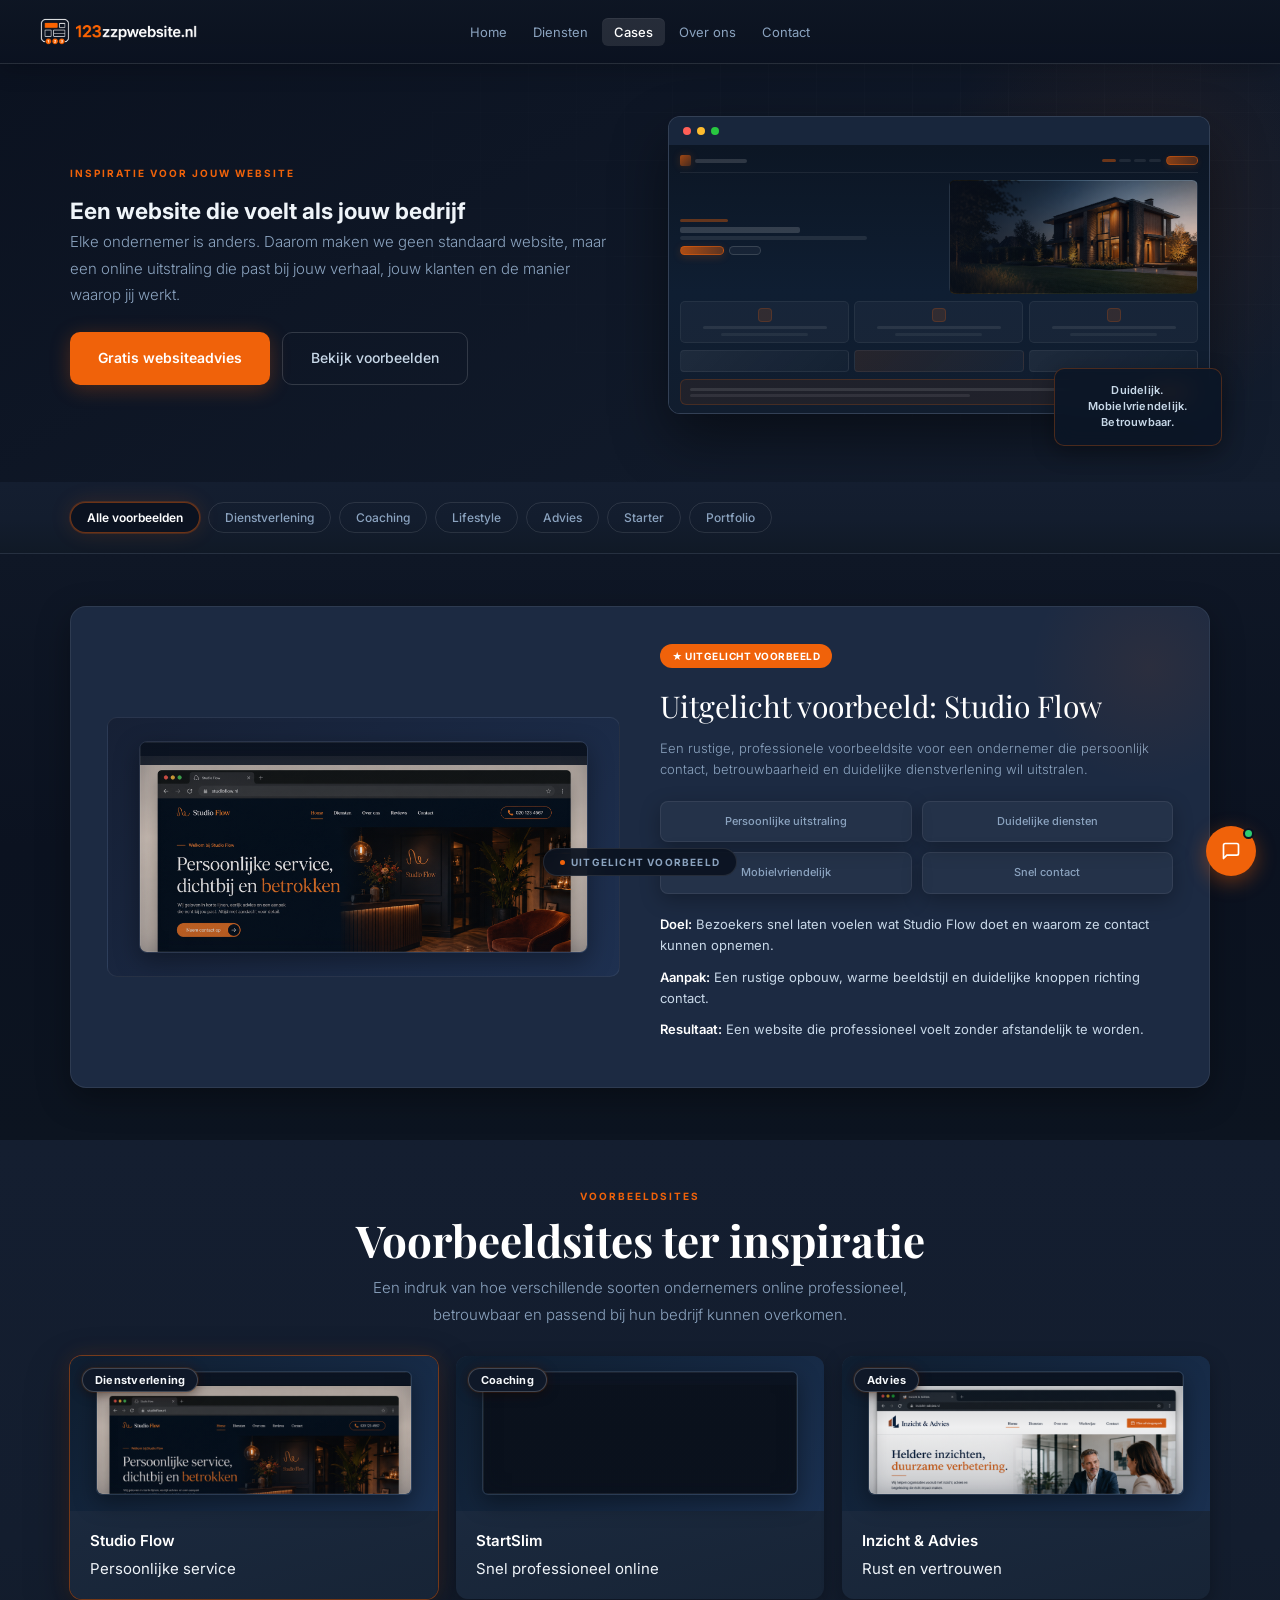
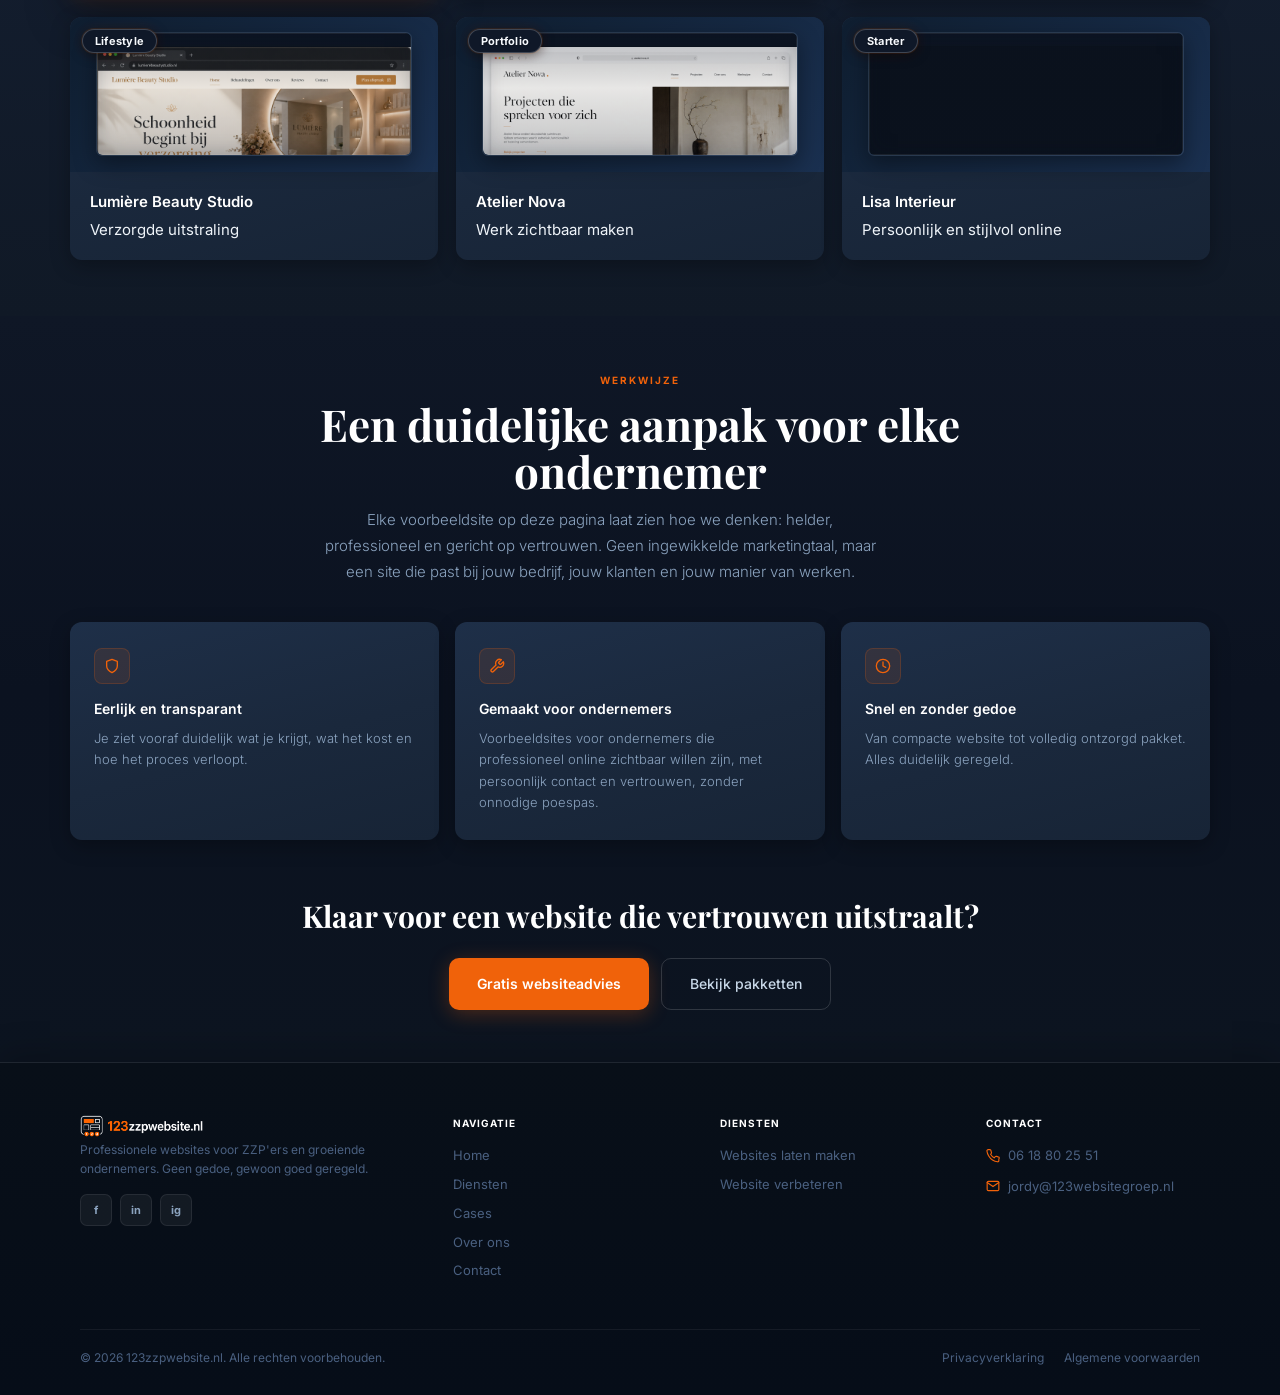
==== commit e61a44b7: "Checkpoint before cases hero animation" ====
--- a/123bouwwebsite/cases.html
+++ b/123bouwwebsite/cases.html
@@ -113,12 +113,12 @@
 .case-mock-preview{width:100%;height:100%;min-height:100%;position:relative;border-radius:6px;overflow:hidden;background-color:#0c1624;background-repeat:no-repeat;background-position:center 14px;background-size:cover}
 .case-mock-preview::before{content:'';position:absolute;inset:0;z-index:1;pointer-events:none;background:linear-gradient(180deg,rgba(12,20,34,0.92) 0%,rgba(12,20,34,0.88) 11%,transparent 11%),linear-gradient(180deg,rgba(11,18,32,0.28) 0%,rgba(11,18,32,0.06) 45%,rgba(11,18,32,0.22) 100%)}
 .case-mock-preview::after{content:'';position:absolute;inset:0;z-index:2;pointer-events:none;box-shadow:inset 0 0 0 1px rgba(255,255,255,0.07),inset 0 0 20px rgba(11,18,32,0.25)}
-.case-mock-preview--studio-flow{background-image:url('images/studio-flow.png')}
-.case-mock-preview--startslim{background-image:url('images/startslim.png')}
+.case-mock-preview--studio-flow{background-image:url('images/StudioFlow.png')}
+.case-mock-preview--startslim{background-image:url('images/StartSlim.png')}
 .case-mock-preview--inzichtenadvies{background-image:url('images/inzichtenadvies.png')}
 .case-mock-preview--lumiere{background-image:url('images/Lumiere.png')}
 .case-mock-preview--atelier-nova{background-image:url('images/Atelier-Nova.png')}
-.case-mock-preview--lisa-interieur{background-image:url('images/lisa-interieur.png')}
+.case-mock-preview--lisa-interieur{background-image:url('images/Lisa-interieur.png')}
 .feat-badge{display:inline-flex;align-items:center;gap:6px;background:var(--orange);color:#fff;padding:4px 12px;border-radius:100px;font-size:10px;font-weight:700;letter-spacing:.5px;text-transform:uppercase;margin-bottom:14px;width:fit-content}
 .feat-name{font-family:var(--serif);font-size:clamp(22px,2.8vw,30px);color:#fff;margin-bottom:8px}
 .feat-desc{font-size:13px;color:var(--pale);line-height:1.65;font-weight:300;margin-bottom:20px}
@@ -132,6 +132,53 @@
 .cases-section{padding:48px 48px 56px}
 .cases-grid{display:grid;grid-template-columns:repeat(3,1fr);gap:18px;max-width:1140px;margin:0 auto}
 .case-card{border-radius:12px;overflow:hidden;cursor:pointer;transition:transform .35s cubic-bezier(.22,1,.36,1),box-shadow .35s ease}
+.case-card.active{box-shadow:0 0 0 1px rgba(240,98,10,0.42),0 0 22px rgba(240,98,10,0.14),0 18px 44px rgba(0,0,0,0.34)}
+/* Case detail modal */
+body.case-modal-open{overflow:hidden}
+.case-modal{position:fixed;inset:0;z-index:320;display:flex;align-items:center;justify-content:center;padding:24px;opacity:0;visibility:hidden;pointer-events:none;transition:opacity .32s ease,visibility .32s ease}
+.case-modal.is-open{opacity:1;visibility:visible;pointer-events:auto}
+.case-modal-backdrop{position:absolute;inset:0;background:rgba(6,10,18,0.84);backdrop-filter:blur(16px);-webkit-backdrop-filter:blur(16px)}
+.case-modal-panel{position:relative;z-index:1;width:min(1140px,100%);max-height:min(88vh,760px);overflow:hidden;display:flex;flex-direction:column;background:linear-gradient(168deg,#1c2d45 0%,#172436 48%,#131d2e 100%);border:1px solid rgba(255,255,255,0.11);border-radius:20px;box-shadow:0 32px 80px rgba(0,0,0,0.58),0 0 0 1px rgba(240,98,10,0.1),0 0 56px rgba(240,98,10,0.06);transform:scale(.985) translateY(8px);opacity:0;transition:transform .38s cubic-bezier(.22,1,.36,1),opacity .32s ease}
+.case-modal.is-open .case-modal-panel{transform:scale(1) translateY(0);opacity:1}
+.case-modal-close{position:absolute;top:16px;right:16px;z-index:3;width:36px;height:36px;border-radius:9px;border:1px solid rgba(255,255,255,0.1);background:rgba(11,18,32,0.9);color:var(--pale);cursor:pointer;display:flex;align-items:center;justify-content:center;transition:background .2s ease,color .2s ease,border-color .2s ease}
+.case-modal-close:hover{color:#fff;border-color:rgba(240,98,10,0.32);background:rgba(240,98,10,0.1)}
+.case-modal-close svg{width:16px;height:16px;stroke:currentColor;fill:none;stroke-width:2;stroke-linecap:round;display:block}
+.case-modal-grid{display:grid;grid-template-columns:minmax(0,1.05fr) minmax(0,1fr);flex:1;min-height:0;overflow:hidden}
+.case-modal-media{display:flex;align-items:center;justify-content:center;padding:28px 24px 28px 28px;background:linear-gradient(180deg,#0a111c 0%,#0e1728 100%);border-right:1px solid rgba(255,255,255,0.06)}
+.case-modal-frame{width:100%;max-width:480px;border-radius:12px;border:1px solid rgba(255,255,255,0.1);background:var(--navy3);box-shadow:0 16px 40px rgba(0,0,0,0.4),inset 0 1px 0 rgba(255,255,255,0.05);overflow:hidden}
+.case-modal-browser{display:flex;align-items:center;gap:5px;padding:10px 12px;background:#18263c;border-bottom:1px solid rgba(255,255,255,0.06)}
+.case-modal-browser i{display:block;width:7px;height:7px;border-radius:50%;flex-shrink:0}
+.case-modal-browser i:nth-child(1){background:#ff5f57}
+.case-modal-browser i:nth-child(2){background:#febc2e}
+.case-modal-browser i:nth-child(3){background:#28c840}
+.case-modal-screen{display:flex;align-items:center;justify-content:center;padding:14px;background:#0a111c;min-height:240px;max-height:min(52vh,420px)}
+.case-modal-image{display:block;width:100%;height:auto;max-height:min(48vh,392px);object-fit:contain;object-position:center center;border-radius:4px;border:1px solid rgba(255,255,255,0.06);background:#0c1624}
+.case-modal-body{padding:28px 32px 32px 28px;display:flex;flex-direction:column;gap:0;overflow-y:auto;min-height:0}
+.case-modal-title{font-family:var(--serif);font-size:clamp(21px,2.6vw,27px);color:#fff;margin:0 0 8px;padding-right:40px;line-height:1.2}
+.case-modal-sub{font-size:11px;font-weight:600;color:var(--orange2);letter-spacing:.06em;text-transform:uppercase;margin-bottom:16px}
+.case-modal-desc{font-size:13px;color:var(--pale);line-height:1.7;font-weight:300;margin-bottom:22px}
+.case-modal-tags{display:flex;flex-wrap:wrap;gap:6px;margin-bottom:24px}
+.case-modal-tag{background:rgba(255,255,255,0.04);border:1px solid rgba(255,255,255,0.08);border-radius:100px;padding:6px 12px;font-size:10px;color:var(--light);font-weight:500;line-height:1.3;white-space:nowrap}
+.case-modal-details{margin-bottom:26px;padding-top:4px;border-top:1px solid rgba(255,255,255,0.06)}
+.case-modal-details .feat-detail{margin-bottom:12px;font-size:13px;line-height:1.65}
+.case-modal-details .feat-detail:last-child{margin-bottom:0}
+.case-modal-cta{margin-top:auto;align-self:flex-start;padding:12px 22px!important;font-size:13px!important;box-shadow:0 4px 16px rgba(240,98,10,0.22)!important}
+@media(max-width:768px){
+  .case-modal{padding:0;align-items:flex-end}
+  .case-modal-panel{max-height:94vh;border-radius:18px 18px 0 0;width:100%}
+  .case-modal-grid{grid-template-columns:1fr}
+  .case-modal-media{padding:20px 20px 16px;border-right:none;border-bottom:1px solid rgba(255,255,255,0.06)}
+  .case-modal-frame{max-width:none}
+  .case-modal-screen{min-height:180px;max-height:36vh;padding:12px}
+  .case-modal-image{max-height:32vh}
+  .case-modal-body{padding:22px 20px 26px}
+  .case-modal-close{top:12px;right:12px}
+}
+@media(prefers-reduced-motion:reduce){
+  .case-modal,.case-modal-panel,.case-modal-close{transition:none!important}
+  .case-modal-panel{transform:none!important;opacity:1!important}
+  .case-modal:not(.is-open) .case-modal-panel{opacity:0!important}
+}
 .case-mock-preview{transition:transform .5s cubic-bezier(.22,1,.36,1)}
 .case-img{height:155px;background:linear-gradient(135deg,#0F1E30,#1A3050);position:relative;display:flex;align-items:center;justify-content:center}
 .case-img-inner{position:relative;width:86%;height:80%;border-radius:6px;overflow:hidden;border:1px solid rgba(255,255,255,0.09);box-shadow:0 8px 22px rgba(0,0,0,0.38),0 0 0 1px rgba(255,255,255,0.04) inset}
@@ -287,9 +334,9 @@
   <div class="hero-glow"></div><div class="hg"></div>
   <div class="hero-cases-inner">
     <div>
-      <span class="stag">Voorbeeldsites</span>
-      <h1 class="sec-h">Zo kan jouw<br><em style="color:var(--orange);font-style:italic">website</em> eruitzien</h1>
-      <p class="sec-sub">Fictieve voorbeeldsites die laten zien hoe ondernemers professioneel online zichtbaar kunnen zijn. Duidelijk, persoonlijk en zonder technisch gedoe.</p>
+      <span class="stag">Inspiratie voor jouw website</span>
+      <h1 class="sec-h">Een website die voelt als jouw bedrijf</h1>
+      <p class="sec-sub">Elke ondernemer is anders. Daarom maken we geen standaard website, maar een online uitstraling die past bij jouw verhaal, jouw klanten en de manier waarop jij werkt.</p>
       <div style="display:flex;gap:12px;flex-wrap:wrap;margin-top:24px">
         <a href="contact.html" class="btn-p">Gratis websiteadvies</a>
         <a href="#voorbeelden" class="btn-s">Bekijk voorbeelden</a>
@@ -319,21 +366,23 @@
 
 <section class="featured-section" data-section="Uitgelicht voorbeeld">
   <div style="max-width:1140px;margin:0 auto">
-    <div class="featured-card reveal">
-      <div class="feat-img"><div class="feat-img-inner"><div class="feat-mock-preview" role="img" aria-label="Uitgelichte voorbeeldsite Studio Flow"></div></div></div>
-      <div>
+    <div class="featured-card reveal" id="featuredCard">
+      <div class="feat-img"><div class="feat-img-inner"><div class="feat-mock-preview case-mock-preview case-mock-preview--studio-flow" id="featPreview" role="img" aria-label="Uitgelichte voorbeeldsite Studio Flow"></div></div></div>
+      <div class="featured-copy">
         <div class="feat-badge">★ Uitgelicht voorbeeld</div>
-        <div class="feat-name">Uitgelicht voorbeeld: Studio Flow</div>
-        <p class="feat-desc">Een rustige, professionele voorbeeldsite voor een ondernemer die persoonlijk contact, betrouwbaarheid en duidelijke dienstverlening wil uitstralen.</p>
-        <div class="feat-stats">
+        <div class="feat-name" id="featTitle">Uitgelicht voorbeeld: Studio Flow</div>
+        <p class="feat-desc" id="featDesc">Een rustige, professionele voorbeeldsite voor een ondernemer die persoonlijk contact, betrouwbaarheid en duidelijke dienstverlening wil uitstralen.</p>
+        <div class="feat-stats" id="featStats">
           <div class="feat-stat"><div class="feat-stat-label">Persoonlijke uitstraling</div></div>
           <div class="feat-stat"><div class="feat-stat-label">Duidelijke diensten</div></div>
           <div class="feat-stat"><div class="feat-stat-label">Mobielvriendelijk</div></div>
           <div class="feat-stat"><div class="feat-stat-label">Snel contact</div></div>
         </div>
-        <div class="feat-detail"><strong>Doel:</strong> Bezoekers snel laten voelen wat Studio Flow doet en waarom ze contact kunnen opnemen.</div>
-        <div class="feat-detail"><strong>Aanpak:</strong> Een rustige opbouw, warme beeldstijl en duidelijke knoppen richting contact.</div>
-        <div class="feat-detail"><strong>Resultaat:</strong> Een website die professioneel voelt zonder afstandelijk te worden.</div>
+        <div id="featDetails">
+          <div class="feat-detail"><strong>Doel:</strong> <span id="featDoel">Bezoekers snel laten voelen wat Studio Flow doet en waarom ze contact kunnen opnemen.</span></div>
+          <div class="feat-detail"><strong>Aanpak:</strong> <span id="featAanpak">Een rustige opbouw, warme beeldstijl en duidelijke knoppen richting contact.</span></div>
+          <div class="feat-detail"><strong>Resultaat:</strong> <span id="featResultaat">Een website die professioneel voelt zonder afstandelijk te worden.</span></div>
+        </div>
       </div>
     </div>
   </div>
@@ -346,14 +395,45 @@
     <p class="sec-sub">Een indruk van hoe verschillende soorten ondernemers online professioneel, betrouwbaar en passend bij hun bedrijf kunnen overkomen.</p>
   </div>
   <div class="cases-grid" id="caseGrid">
-    <div class="case-card reveal" data-cat="dienstverlening"><div class="case-img"><div class="case-img-inner"><div class="case-mock-preview case-mock-preview--studio-flow" role="img" aria-label="Voorbeeldwebsite Studio Flow"></div></div><div class="case-cat">Dienstverlening</div></div><div class="case-body"><div class="case-name">Studio Flow</div><div class="case-stat">Persoonlijke service</div></div></div>
-    <div class="case-card reveal" data-cat="coaching"><div class="case-img"><div class="case-img-inner"><div class="case-mock-preview case-mock-preview--startslim" role="img" aria-label="Voorbeeldwebsite StartSlim"></div></div><div class="case-cat">Coaching</div></div><div class="case-body"><div class="case-name">StartSlim</div><div class="case-stat">Snel professioneel online</div></div></div>
-    <div class="case-card reveal" data-cat="advies"><div class="case-img"><div class="case-img-inner"><div class="case-mock-preview case-mock-preview--inzichtenadvies" role="img" aria-label="Voorbeeldwebsite Inzicht &amp; Advies"></div></div><div class="case-cat">Advies</div></div><div class="case-body"><div class="case-name">Inzicht &amp; Advies</div><div class="case-stat">Rust en vertrouwen</div></div></div>
-    <div class="case-card reveal" data-cat="lifestyle"><div class="case-img"><div class="case-img-inner"><div class="case-mock-preview case-mock-preview--lumiere" role="img" aria-label="Voorbeeldwebsite Lumière Beauty Studio"></div></div><div class="case-cat">Lifestyle</div></div><div class="case-body"><div class="case-name">Lumière Beauty Studio</div><div class="case-stat">Verzorgde uitstraling</div></div></div>
-    <div class="case-card reveal" data-cat="portfolio"><div class="case-img"><div class="case-img-inner"><div class="case-mock-preview case-mock-preview--atelier-nova" role="img" aria-label="Voorbeeldwebsite Atelier Nova"></div></div><div class="case-cat">Portfolio</div></div><div class="case-body"><div class="case-name">Atelier Nova</div><div class="case-stat">Werk zichtbaar maken</div></div></div>
-    <div class="case-card reveal" data-cat="starter"><div class="case-img"><div class="case-img-inner"><div class="case-mock-preview case-mock-preview--lisa-interieur" role="img" aria-label="Voorbeeldwebsite Lisa Interieur"></div></div><div class="case-cat">Starter</div></div><div class="case-body"><div class="case-name">Lisa Interieur</div><div class="case-stat">Persoonlijk en stijlvol online</div></div></div>
+    <div class="case-card reveal active" data-cat="dienstverlening" data-case="studio-flow" role="button" tabindex="0" aria-haspopup="dialog"><div class="case-img"><div class="case-img-inner"><div class="case-mock-preview case-mock-preview--studio-flow" role="img" aria-label="Voorbeeldwebsite Studio Flow"></div></div><div class="case-cat">Dienstverlening</div></div><div class="case-body"><div class="case-name">Studio Flow</div><div class="case-stat">Persoonlijke service</div></div></div>
+    <div class="case-card reveal" data-cat="coaching" data-case="startslim" role="button" tabindex="0" aria-haspopup="dialog"><div class="case-img"><div class="case-img-inner"><div class="case-mock-preview case-mock-preview--startslim" role="img" aria-label="Voorbeeldwebsite StartSlim"></div></div><div class="case-cat">Coaching</div></div><div class="case-body"><div class="case-name">StartSlim</div><div class="case-stat">Snel professioneel online</div></div></div>
+    <div class="case-card reveal" data-cat="advies" data-case="inzichtenadvies" role="button" tabindex="0" aria-haspopup="dialog"><div class="case-img"><div class="case-img-inner"><div class="case-mock-preview case-mock-preview--inzichtenadvies" role="img" aria-label="Voorbeeldwebsite Inzicht &amp; Advies"></div></div><div class="case-cat">Advies</div></div><div class="case-body"><div class="case-name">Inzicht &amp; Advies</div><div class="case-stat">Rust en vertrouwen</div></div></div>
+    <div class="case-card reveal" data-cat="lifestyle" data-case="lumiere" role="button" tabindex="0" aria-haspopup="dialog"><div class="case-img"><div class="case-img-inner"><div class="case-mock-preview case-mock-preview--lumiere" role="img" aria-label="Voorbeeldwebsite Lumière Beauty Studio"></div></div><div class="case-cat">Lifestyle</div></div><div class="case-body"><div class="case-name">Lumière Beauty Studio</div><div class="case-stat">Verzorgde uitstraling</div></div></div>
+    <div class="case-card reveal" data-cat="portfolio" data-case="atelier-nova" role="button" tabindex="0" aria-haspopup="dialog"><div class="case-img"><div class="case-img-inner"><div class="case-mock-preview case-mock-preview--atelier-nova" role="img" aria-label="Voorbeeldwebsite Atelier Nova"></div></div><div class="case-cat">Portfolio</div></div><div class="case-body"><div class="case-name">Atelier Nova</div><div class="case-stat">Werk zichtbaar maken</div></div></div>
+    <div class="case-card reveal" data-cat="starter" data-case="lisa-interieur" role="button" tabindex="0" aria-haspopup="dialog"><div class="case-img"><div class="case-img-inner"><div class="case-mock-preview case-mock-preview--lisa-interieur" role="img" aria-label="Voorbeeldwebsite Lisa Interieur"></div></div><div class="case-cat">Starter</div></div><div class="case-body"><div class="case-name">Lisa Interieur</div><div class="case-stat">Persoonlijk en stijlvol online</div></div></div>
   </div>
 </section>
+
+<div id="caseModal" class="case-modal" aria-hidden="true">
+  <div class="case-modal-backdrop" data-modal-close tabindex="-1"></div>
+  <div class="case-modal-panel" role="dialog" aria-modal="true" aria-labelledby="caseModalTitle">
+    <button type="button" class="case-modal-close" id="caseModalClose" aria-label="Sluit voorbeeld">
+      <svg viewBox="0 0 24 24" aria-hidden="true"><line x1="18" y1="6" x2="6" y2="18"/><line x1="6" y1="6" x2="18" y2="18"/></svg>
+    </button>
+    <div class="case-modal-grid">
+      <div class="case-modal-media">
+        <div class="case-modal-frame">
+          <div class="case-modal-browser" aria-hidden="true"><i></i><i></i><i></i></div>
+          <div class="case-modal-screen">
+            <img class="case-modal-image" id="caseModalImage" src="images/StudioFlow.png" alt="Voorbeeldwebsite Studio Flow" width="800" height="600">
+          </div>
+        </div>
+      </div>
+      <div class="case-modal-body">
+        <h2 class="case-modal-title" id="caseModalTitle"></h2>
+        <p class="case-modal-sub" id="caseModalSubtitle"></p>
+        <p class="case-modal-desc" id="caseModalDesc"></p>
+        <div class="case-modal-tags" id="caseModalTags"></div>
+        <div class="case-modal-details">
+          <div class="feat-detail"><strong>Doel:</strong> <span id="caseModalDoel"></span></div>
+          <div class="feat-detail"><strong>Aanpak:</strong> <span id="caseModalAanpak"></span></div>
+          <div class="feat-detail"><strong>Resultaat:</strong> <span id="caseModalResultaat"></span></div>
+        </div>
+        <a href="contact.html" class="btn-p case-modal-cta">Gratis websiteadvies</a>
+      </div>
+    </div>
+  </div>
+</div>
 
 <section class="trust-section" data-section="Werkwijze">
   <div style="max-width:1140px;margin:0 auto">
@@ -408,6 +488,191 @@
     card.style.display = (cat === 'all' || card.dataset.cat === cat) ? '' : 'none';
   });
 }
+
+(function () {
+  var CASES = {
+    'studio-flow': {
+      image: 'images/StudioFlow.png',
+      previewLabel: 'Voorbeeldwebsite Studio Flow',
+      title: 'Studio Flow',
+      subtitle: 'Persoonlijke service',
+      desc: 'Een rustige, professionele voorbeeldsite voor een ondernemer die persoonlijk contact, betrouwbaarheid en duidelijke dienstverlening wil uitstralen.',
+      features: ['Persoonlijke uitstraling', 'Duidelijke diensten', 'Mobielvriendelijk', 'Snel contact'],
+      doel: 'Bezoekers snel laten voelen wat Studio Flow doet en waarom ze contact kunnen opnemen.',
+      aanpak: 'Een rustige opbouw, warme beeldstijl en duidelijke knoppen richting contact.',
+      resultaat: 'Een website die professioneel voelt zonder afstandelijk te worden.'
+    },
+    'startslim': {
+      image: 'images/StartSlim.png',
+      previewLabel: 'Voorbeeldwebsite StartSlim',
+      title: 'StartSlim',
+      subtitle: 'Snel professioneel online',
+      desc: 'Een toegankelijke voorbeeldsite voor een startende ondernemer die snel professioneel online zichtbaar wil zijn.',
+      features: ['Snel online', 'Heldere boodschap', 'Compacte structuur', 'Duidelijke actie'],
+      doel: 'Snel duidelijk maken wat de ondernemer aanbiedt en hoe bezoekers contact kunnen opnemen.',
+      aanpak: 'Een compacte homepage met sterke eerste indruk, simpele uitleg en duidelijke CTA.',
+      resultaat: 'Een professionele basiswebsite zonder onnodige complexiteit.'
+    },
+    'inzichtenadvies': {
+      image: 'images/inzichtenadvies.png',
+      previewLabel: 'Voorbeeldwebsite Inzicht & Advies',
+      title: 'Inzicht & Advies',
+      subtitle: 'Rust en vertrouwen',
+      desc: 'Een rustige, betrouwbare voorbeeldsite voor een adviespraktijk waar expertise en vertrouwen centraal staan.',
+      features: ['Rustige uitstraling', 'Expertise zichtbaar', 'Vertrouwen opbouwen', 'Duidelijke afspraakroute'],
+      doel: 'Bezoekers vertrouwen geven en laagdrempelig richting contact of kennismaking sturen.',
+      aanpak: 'Veel rust, duidelijke tekstblokken en een professionele maar persoonlijke uitstraling.',
+      resultaat: 'Een website die deskundig voelt zonder afstandelijk te worden.'
+    },
+    'lumiere': {
+      image: 'images/Lumiere.png',
+      previewLabel: 'Voorbeeldwebsite Lumière Beauty Studio',
+      title: 'Lumière Beauty Studio',
+      subtitle: 'Verzorgde uitstraling',
+      desc: 'Een verzorgde, warme voorbeeldsite voor een beauty- of lifestylemerk met een premium uitstraling.',
+      features: ['Warme sfeer', 'Visuele beleving', 'Behandelingen overzichtelijk', 'Makkelijk boeken'],
+      doel: 'De sfeer van de studio direct voelbaar maken en bezoekers stimuleren om een afspraak te maken.',
+      aanpak: 'Zachte beeldstijl, rustige typografie en duidelijke routes naar behandelingen en contact.',
+      resultaat: 'Een stijlvolle website die vertrouwen en verzorging uitstraalt.'
+    },
+    'atelier-nova': {
+      image: 'images/Atelier-Nova.png',
+      previewLabel: 'Voorbeeldwebsite Atelier Nova',
+      title: 'Atelier Nova',
+      subtitle: 'Werk zichtbaar maken',
+      desc: 'Een visuele voorbeeldsite voor een maker of creatief ondernemer die werk professioneel wil presenteren.',
+      features: ['Portfolio centraal', 'Visuele structuur', 'Projecten zichtbaar', 'Eigen stijl'],
+      doel: 'Werk, stijl en kwaliteit snel zichtbaar maken voor potentiële klanten.',
+      aanpak: 'Een visuele opbouw met projectblokken, korte toelichting en sterke beeldruimte.',
+      resultaat: 'Een portfolio dat professioneel voelt en de maker serieus positioneert.'
+    },
+    'lisa-interieur': {
+      image: 'images/Lisa-interieur.png',
+      previewLabel: 'Voorbeeldwebsite Lisa Interieur',
+      title: 'Lisa Interieur',
+      subtitle: 'Persoonlijk en stijlvol online',
+      desc: 'Een persoonlijke voorbeeldsite voor een interieurondernemer die stijl, vertrouwen en persoonlijk advies wil combineren.',
+      features: ['Persoonlijk karakter', 'Stijlvolle uitstraling', 'Duidelijk aanbod', 'Contactgericht'],
+      doel: 'Bezoekers laten voelen welke stijl en aanpak Lisa Interieur biedt.',
+      aanpak: 'Een lichte, toegankelijke opbouw met warme fotografie en duidelijke diensten.',
+      resultaat: 'Een website die persoonlijk, stijlvol en professioneel overkomt.'
+    }
+  };
+
+  var modal = document.getElementById('caseModal');
+  var modalPanel = modal && modal.querySelector('.case-modal-panel');
+  var modalClose = document.getElementById('caseModalClose');
+  var modalImage = document.getElementById('caseModalImage');
+  var modalTitle = document.getElementById('caseModalTitle');
+  var modalSubtitle = document.getElementById('caseModalSubtitle');
+  var modalDesc = document.getElementById('caseModalDesc');
+  var modalTags = document.getElementById('caseModalTags');
+  var modalDoel = document.getElementById('caseModalDoel');
+  var modalAanpak = document.getElementById('caseModalAanpak');
+  var modalResultaat = document.getElementById('caseModalResultaat');
+  var lastFocused = null;
+  var openCard = null;
+  var prefersReducedMotion = window.matchMedia('(prefers-reduced-motion: reduce)').matches;
+
+  function setActiveCard(card) {
+    document.querySelectorAll('.case-card').forEach(function (c) {
+      c.classList.toggle('active', c === card);
+    });
+  }
+
+  function populateModal(data) {
+    if (modalImage) {
+      modalImage.src = data.image;
+      modalImage.alt = data.previewLabel;
+    }
+    modalTitle.textContent = data.title;
+    modalSubtitle.textContent = data.subtitle;
+    modalDesc.textContent = data.desc;
+    modalTags.innerHTML = data.features.map(function (label) {
+      return '<span class="case-modal-tag">' + label + '</span>';
+    }).join('');
+    modalDoel.textContent = data.doel;
+    modalAanpak.textContent = data.aanpak;
+    modalResultaat.textContent = data.resultaat;
+  }
+
+  function openModal(caseId, card) {
+    var data = CASES[caseId];
+    if (!data || !modal) return;
+
+    lastFocused = document.activeElement;
+    openCard = card || null;
+    setActiveCard(card);
+    populateModal(data);
+
+    modal.setAttribute('aria-hidden', 'false');
+    document.body.classList.add('case-modal-open');
+    modal.classList.add('is-open');
+
+    if (!prefersReducedMotion) {
+      requestAnimationFrame(function () {
+        modalPanel && modalPanel.offsetHeight;
+      });
+    }
+
+    window.setTimeout(function () {
+      if (modalClose) modalClose.focus();
+    }, prefersReducedMotion ? 0 : 50);
+  }
+
+  function closeModal() {
+    if (!modal || !modal.classList.contains('is-open')) return;
+
+    modal.classList.remove('is-open');
+    modal.setAttribute('aria-hidden', 'true');
+    document.body.classList.remove('case-modal-open');
+
+    if (openCard && typeof openCard.focus === 'function') {
+      openCard.focus();
+    } else if (lastFocused && typeof lastFocused.focus === 'function') {
+      lastFocused.focus();
+    }
+
+    openCard = null;
+    lastFocused = null;
+  }
+
+  document.querySelectorAll('.case-card[data-case]').forEach(function (card) {
+    card.addEventListener('click', function () {
+      openModal(card.dataset.case, card);
+    });
+    card.addEventListener('keydown', function (e) {
+      if (e.key === 'Enter' || e.key === ' ') {
+        e.preventDefault();
+        openModal(card.dataset.case, card);
+      }
+    });
+  });
+
+  if (modalClose) {
+    modalClose.addEventListener('click', function (e) {
+      e.stopPropagation();
+      closeModal();
+    });
+  }
+
+  modal.querySelectorAll('[data-modal-close]').forEach(function (el) {
+    el.addEventListener('click', closeModal);
+  });
+
+  if (modalPanel) {
+    modalPanel.addEventListener('click', function (e) {
+      e.stopPropagation();
+    });
+  }
+
+  document.addEventListener('keydown', function (e) {
+    if (e.key === 'Escape' && modal.classList.contains('is-open')) {
+      e.preventDefault();
+      closeModal();
+    }
+  });
+})();
 </script>
 </body>
 </html>
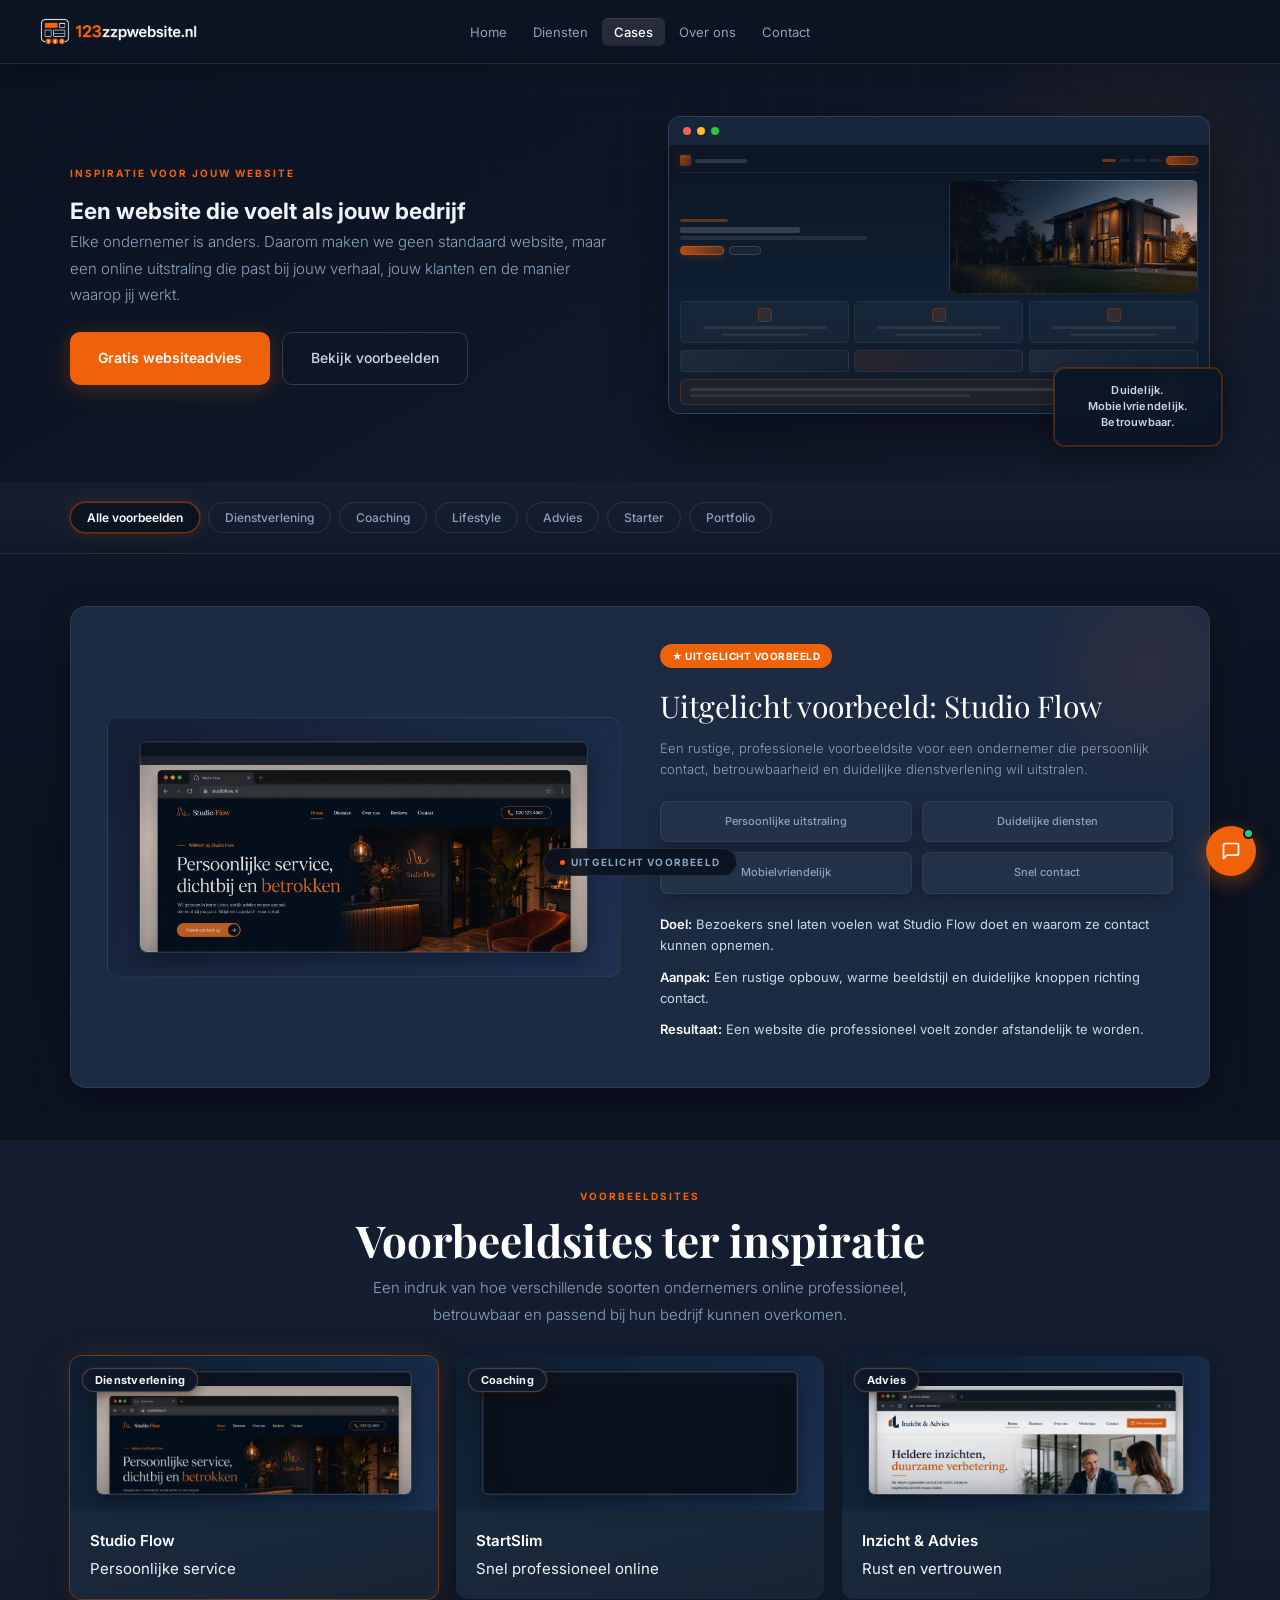
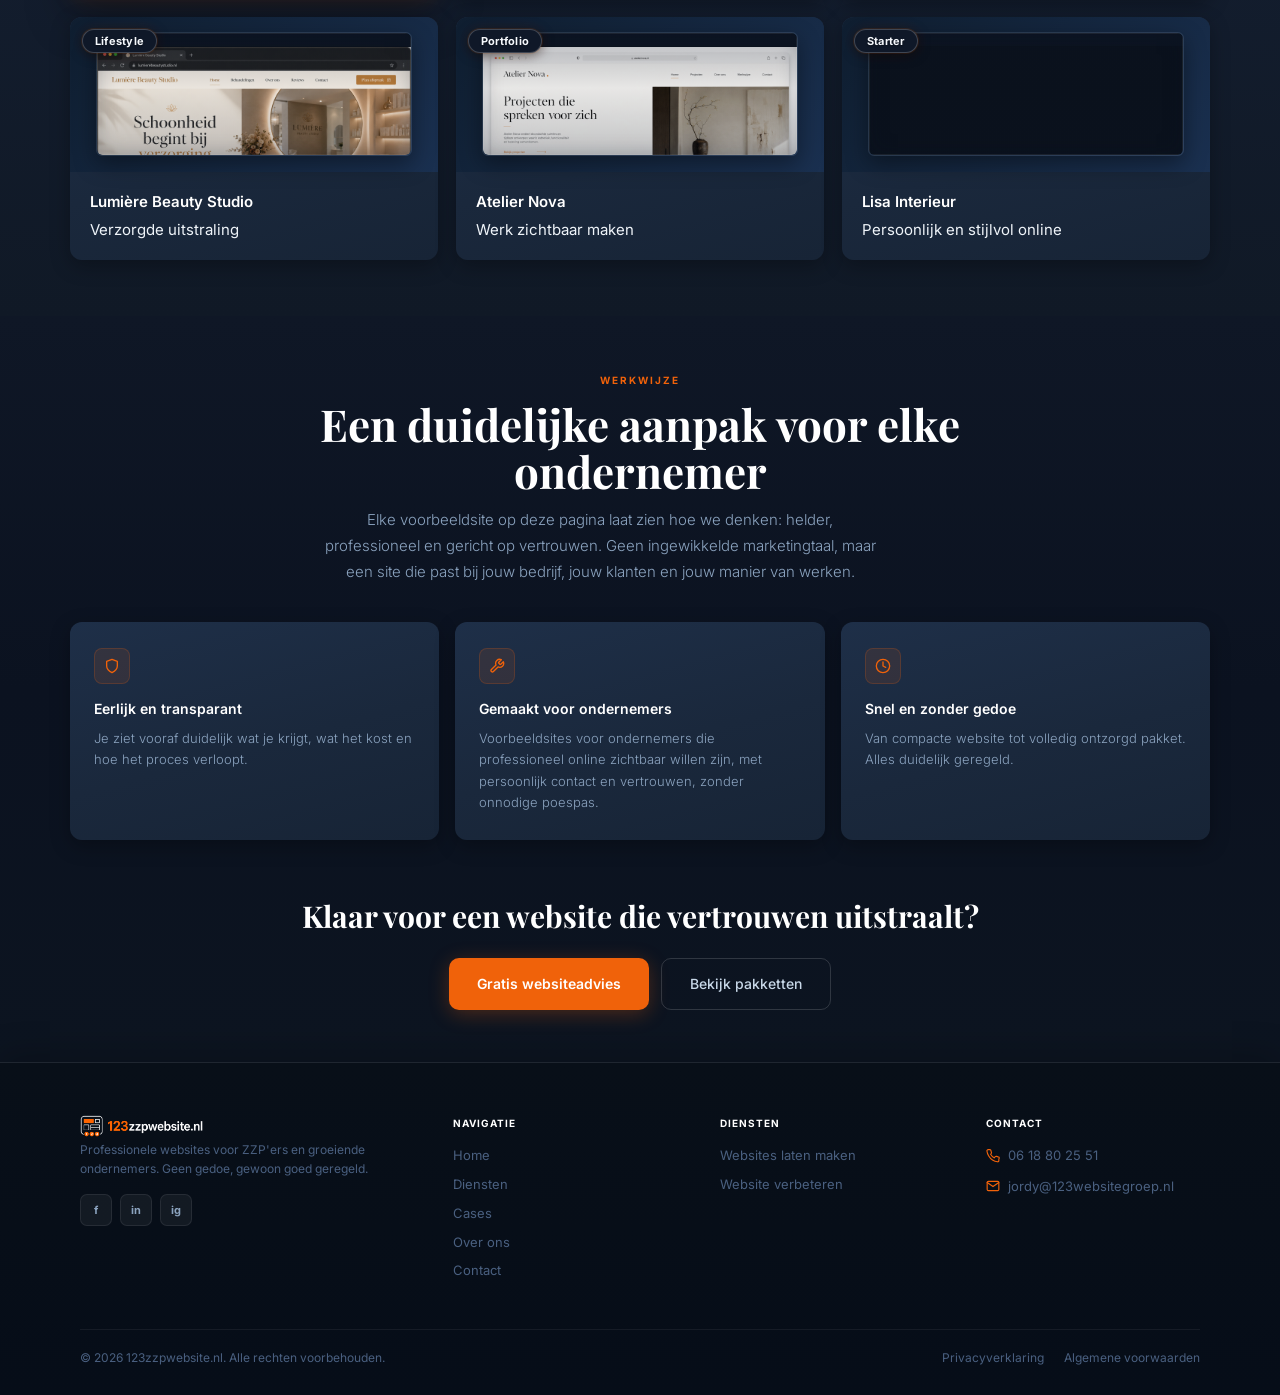
==== commit 750aba74: "Improve cases hero animation and visuals" ====
--- a/123bouwwebsite/cases.html
+++ b/123bouwwebsite/cases.html
@@ -80,20 +80,49 @@
 .site-mock--feat .sm-h1{height:7px}
 .site-mock--feat .sm-services{gap:6px}
 .site-mock--feat .sm-svc{padding:8px 5px}
-/* Hero mockup — isolated build sequence */
-@keyframes heroMockBuildIn{from{opacity:0;transform:translateY(8px) scale(.98)}to{opacity:1;transform:translateY(0) scale(1)}}
-.site-mock--hero.hero-mock-build .build-animate{opacity:0;animation:heroMockBuildIn .52s cubic-bezier(.22,1,.36,1) forwards}
-.site-mock--hero.hero-mock-build .build-delay-1{animation-delay:.1s}
-.site-mock--hero.hero-mock-build .build-delay-2{animation-delay:.26s}
-.site-mock--hero.hero-mock-build .build-delay-3{animation-delay:.42s}
-.site-mock--hero.hero-mock-build .build-delay-4{animation-delay:.56s}
-.site-mock--hero.hero-mock-build .build-delay-5{animation-delay:.7s}
-.site-mock--hero.hero-mock-build .build-delay-6{animation-delay:.82s}
-.site-mock--hero.hero-mock-build .build-delay-7{animation-delay:.94s}
-.site-mock--hero.hero-mock-build .build-delay-8{animation-delay:1.06s}
-.site-mock--hero.hero-mock-build .build-delay-9{animation-delay:1.18s}
+/* Hero mockup build — cases hero only */
+@keyframes heroFrameIn{from{opacity:0;transform:scale(.96) translateY(20px)}to{opacity:1;transform:scale(1) translateY(0)}}
+@keyframes heroFadeIn{from{opacity:0;transform:translateY(10px)}to{opacity:1;transform:translateY(0)}}
+@keyframes heroSlideRight{from{opacity:0;transform:translateX(22px)}to{opacity:1;transform:translateX(0)}}
+@keyframes heroSlideLeft{from{opacity:0;transform:translateX(-22px)}to{opacity:1;transform:translateX(0)}}
+@keyframes heroSlideUp{from{opacity:0;transform:translateY(22px)}to{opacity:1;transform:translateY(0)}}
+@keyframes heroImgIn{from{opacity:0;transform:scale(.9) translateY(20px)}to{opacity:1;transform:scale(1) translateY(0)}}
+@keyframes heroImgGlowOnce{0%,100%{box-shadow:0 0 0 transparent}45%{box-shadow:0 0 24px rgba(240,98,10,0.3),inset 0 0 16px rgba(240,98,10,0.1)}}
+@keyframes heroCardIn{from{opacity:0;transform:translateY(22px) scale(.92)}to{opacity:1;transform:translateY(0) scale(1)}}
+@keyframes heroCardGlowOnce{0%,100%{box-shadow:none;border-color:rgba(255,255,255,0.06)}50%{box-shadow:0 0 18px rgba(240,98,10,0.22),0 6px 16px rgba(0,0,0,0.2);border-color:rgba(240,98,10,0.32)}}
+@keyframes heroStripReveal{from{opacity:0;transform:scaleX(0)}to{opacity:1;transform:scaleX(1)}}
+@keyframes heroBadgeIn{from{opacity:0;transform:scale(.94) translateY(14px)}to{opacity:1;transform:scale(1) translateY(0)}}
+@keyframes heroBadgeGlowOnce{0%,100%{box-shadow:0 6px 22px rgba(0,0,0,0.32),0 0 0 1px rgba(240,98,10,0.28)}50%{box-shadow:0 8px 28px rgba(0,0,0,0.36),0 0 26px rgba(240,98,10,0.24),0 0 0 1px rgba(240,98,10,0.42)}}
+@keyframes heroScanOnce{0%{left:-32%;opacity:0}10%{opacity:.7}100%{left:112%;opacity:0;visibility:hidden}}
+.hero-cases .mock-screen{position:relative;overflow:hidden}
+.hero-cases .hero-mock-scan{position:absolute;top:12%;left:-32%;width:44%;height:2px;z-index:6;pointer-events:none;background:linear-gradient(90deg,transparent,rgba(240,98,10,0.75),rgba(255,121,32,0.45),transparent);filter:blur(.4px);animation:heroScanOnce 1.15s .42s ease forwards}
+.hero-cases .hero-mock-browser{animation:heroFrameIn .5s cubic-bezier(.22,1,.36,1) both}
+.hero-cases .hero-mock-chrome{animation:heroFadeIn .38s cubic-bezier(.22,1,.36,1) .14s both}
+.hero-cases .hero-mock-chrome .hero-mock-dot{animation:heroFadeIn .32s cubic-bezier(.22,1,.36,1) both}
+.hero-cases .hero-mock-chrome .hero-mock-dot:nth-child(1){animation-delay:.22s}
+.hero-cases .hero-mock-chrome .hero-mock-dot:nth-child(2){animation-delay:.3s}
+.hero-cases .hero-mock-chrome .hero-mock-dot:nth-child(3){animation-delay:.38s}
+.hero-cases .hero-mock-build .hero-mock-d1{animation:heroFadeIn .36s cubic-bezier(.22,1,.36,1) .46s both}
+.hero-cases .hero-mock-build .sm-nav.hero-mock-d2{animation:heroSlideRight .4s cubic-bezier(.22,1,.36,1) .56s both}
+.hero-cases .hero-mock-build .sm-cta-sm.hero-mock-d2b{animation:heroSlideRight .36s cubic-bezier(.22,1,.36,1) .64s both}
+.hero-cases .hero-mock-build .sm-kicker.hero-mock-d3{animation:heroSlideLeft .4s cubic-bezier(.22,1,.36,1) .72s both}
+.hero-cases .hero-mock-build .sm-h1.hero-mock-d4{animation:heroSlideLeft .38s cubic-bezier(.22,1,.36,1) .82s both}
+.hero-cases .hero-mock-build .sm-h2.hero-mock-d5{animation:heroSlideLeft .38s cubic-bezier(.22,1,.36,1) .92s both}
+.hero-cases .hero-mock-build .sm-btn-p.hero-mock-d6{animation:heroSlideUp .38s cubic-bezier(.22,1,.36,1) 1.02s both}
+.hero-cases .hero-mock-build .sm-btn-s.hero-mock-d7{animation:heroSlideUp .34s cubic-bezier(.22,1,.36,1) 1.1s both}
+.hero-cases .hero-mock-build .sm-hero-img.hero-mock-d8{animation:heroImgIn .52s cubic-bezier(.22,1,.36,1) 1.1s both,heroImgGlowOnce .7s 1.5s ease forwards}
+.hero-cases .hero-mock-build .sm-svc.hero-mock-d9{animation:heroCardIn .42s cubic-bezier(.22,1,.36,1) 1.28s both,heroCardGlowOnce .6s 1.56s ease forwards}
+.hero-cases .hero-mock-build .sm-svc.hero-mock-d10{animation:heroCardIn .42s cubic-bezier(.22,1,.36,1) 1.42s both,heroCardGlowOnce .6s 1.7s ease forwards}
+.hero-cases .hero-mock-build .sm-svc.hero-mock-d11{animation:heroCardIn .42s cubic-bezier(.22,1,.36,1) 1.56s both,heroCardGlowOnce .6s 1.84s ease forwards}
+.hero-cases .hero-mock-gallery span{transform-origin:left center;animation:heroStripReveal .38s cubic-bezier(.22,1,.36,1) both}
+.hero-cases .hero-mock-gallery span:nth-child(1){animation-delay:1.7s}
+.hero-cases .hero-mock-gallery span:nth-child(2){animation-delay:1.8s}
+.hero-cases .hero-mock-gallery span:nth-child(3){animation-delay:1.9s}
+.hero-cases .hero-mock-build .sm-contact.hero-mock-d15{animation:heroSlideUp .4s cubic-bezier(.22,1,.36,1) 1.98s both}
+.hero-cases .hero-mock-badge{animation:heroBadgeIn .45s cubic-bezier(.22,1,.36,1) 2.08s both,heroBadgeGlowOnce .75s 2.38s ease forwards}
 @media(prefers-reduced-motion:reduce){
-  .site-mock--hero.hero-mock-build .build-animate{animation:none!important;opacity:1!important;transform:none!important}
+  .hero-cases .hero-mock-browser,.hero-cases .hero-mock-chrome,.hero-cases .hero-mock-dot,.hero-cases .hero-mock-build [class*="hero-mock-d"],.hero-cases .hero-mock-gallery span,.hero-cases .hero-mock-badge{animation:none!important;opacity:1!important;transform:none!important;box-shadow:inherit!important;border-color:inherit!important}
+  .hero-cases .hero-mock-scan{display:none!important}
 }
 .stat-bubble{position:absolute;bottom:-12px;right:-12px;background:rgba(11,22,38,0.92);backdrop-filter:blur(10px);border:1px solid rgba(240,98,10,0.28);padding:14px 18px;border-radius:10px;box-shadow:0 6px 22px rgba(0,0,0,0.32);text-align:center;max-width:168px}
 .sb-label{font-size:11px;font-weight:600;color:var(--light);line-height:1.45;letter-spacing:.02em}
@@ -343,11 +372,36 @@
       </div>
     </div>
     <div style="position:relative;padding-bottom:20px">
-      <div class="mock-browser">
-        <div class="mock-bar"><div class="md" style="background:#FF5F57"></div><div class="md" style="background:#FEBC2E"></div><div class="md" style="background:#28C840"></div></div>
-        <div class="mock-screen"><div class="site-mock site-mock--hero hero-mock-build"><div class="sm-topbar build-animate build-delay-1"><div class="sm-logo"><i></i><em></em></div><div class="sm-nav"><span class="on"></span><span></span><span></span><span></span></div><div class="sm-cta-sm"></div></div><div class="sm-hero"><div class="sm-hero-txt"><span class="sm-kicker build-animate build-delay-2"></span><span class="sm-h1 build-animate build-delay-2"></span><span class="sm-h2 build-animate build-delay-2"></span><span class="sm-hero-btns build-animate build-delay-3"><span class="sm-btn-p"></span><span class="sm-btn-s"></span></span></div><div class="sm-hero-img build-animate build-delay-4"></div></div><div class="sm-services"><div class="sm-svc build-animate build-delay-5"><i></i><em></em><em></em></div><div class="sm-svc build-animate build-delay-6"><i></i><em></em><em></em></div><div class="sm-svc build-animate build-delay-7"><i></i><em></em><em></em></div></div><div class="sm-gallery build-animate build-delay-8"><span></span><span></span><span></span></div><div class="sm-contact build-animate build-delay-9"><div class="sm-contact-l"><span></span><span></span></div><div class="sm-contact-btn"></div></div></div></div>
-      </div>
-      <div class="stat-bubble"><div class="sb-label">Duidelijk. Mobielvriendelijk. Betrouwbaar.</div></div>
+      <div class="mock-browser hero-mock-browser">
+        <div class="mock-bar hero-mock-chrome"><div class="md hero-mock-dot" style="background:#FF5F57"></div><div class="md hero-mock-dot" style="background:#FEBC2E"></div><div class="md hero-mock-dot" style="background:#28C840"></div></div>
+        <div class="mock-screen">
+          <div class="hero-mock-scan" aria-hidden="true"></div>
+          <div class="site-mock site-mock--hero hero-mock-build">
+            <div class="sm-topbar">
+              <div class="sm-logo hero-mock-step hero-mock-d1"><i></i><em></em></div>
+              <div class="sm-nav hero-mock-step hero-mock-d2"><span class="on"></span><span></span><span></span><span></span></div>
+              <div class="sm-cta-sm hero-mock-step hero-mock-d2b"></div>
+            </div>
+            <div class="sm-hero">
+              <div class="sm-hero-txt">
+                <span class="sm-kicker hero-mock-step hero-mock-d3"></span>
+                <span class="sm-h1 hero-mock-step hero-mock-d4"></span>
+                <span class="sm-h2 hero-mock-step hero-mock-d5"></span>
+                <span class="sm-hero-btns"><span class="sm-btn-p hero-mock-step hero-mock-d6"></span><span class="sm-btn-s hero-mock-step hero-mock-d7"></span></span>
+              </div>
+              <div class="sm-hero-img hero-mock-step hero-mock-d8"></div>
+            </div>
+            <div class="sm-services">
+              <div class="sm-svc hero-mock-step hero-mock-d9"><i></i><em></em><em></em></div>
+              <div class="sm-svc hero-mock-step hero-mock-d10"><i></i><em></em><em></em></div>
+              <div class="sm-svc hero-mock-step hero-mock-d11"><i></i><em></em><em></em></div>
+            </div>
+            <div class="sm-gallery hero-mock-gallery"><span></span><span></span><span></span></div>
+            <div class="sm-contact hero-mock-step hero-mock-d15"><div class="sm-contact-l"><span></span><span></span></div><div class="sm-contact-btn"></div></div>
+          </div>
+        </div>
+      </div>
+      <div class="stat-bubble hero-mock-badge"><div class="sb-label">Duidelijk. Mobielvriendelijk. Betrouwbaar.</div></div>
     </div>
   </div>
 </section>
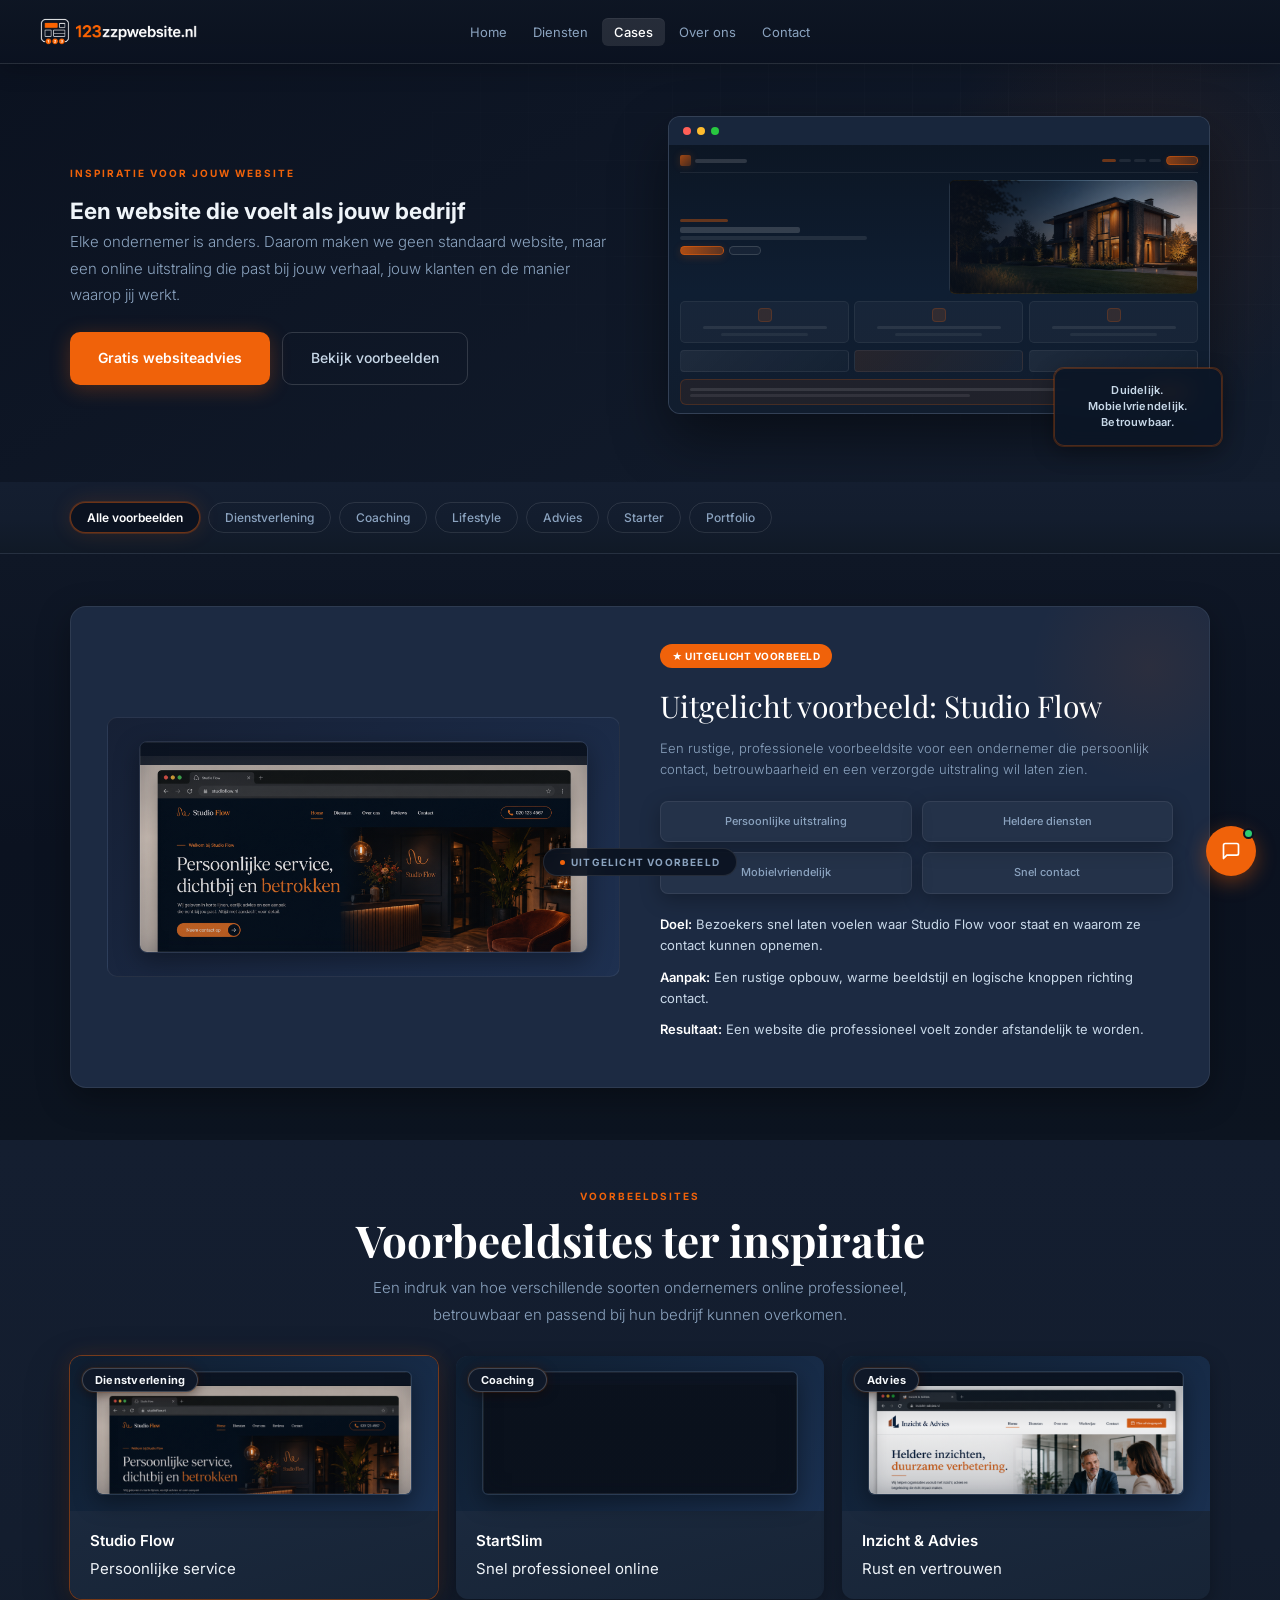
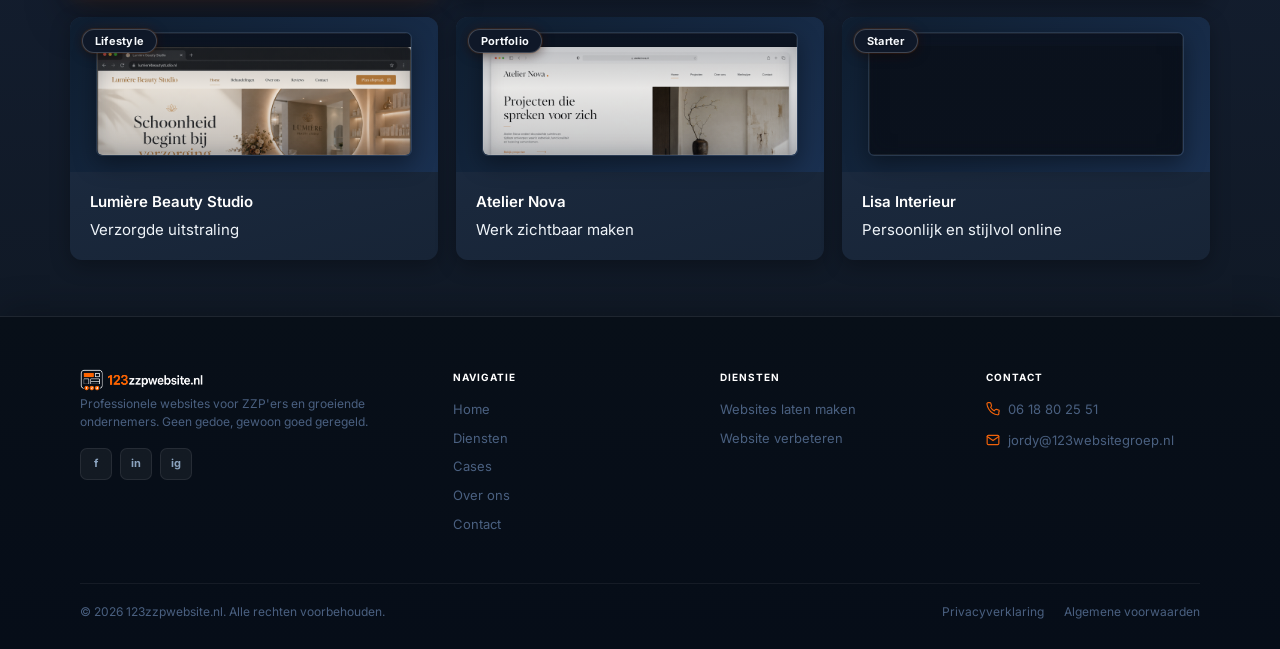
==== commit 3d34a856: "Fix final prelaunch issues" ====
--- a/123bouwwebsite/cases.html
+++ b/123bouwwebsite/cases.html
@@ -425,16 +425,16 @@
       <div class="featured-copy">
         <div class="feat-badge">★ Uitgelicht voorbeeld</div>
         <div class="feat-name" id="featTitle">Uitgelicht voorbeeld: Studio Flow</div>
-        <p class="feat-desc" id="featDesc">Een rustige, professionele voorbeeldsite voor een ondernemer die persoonlijk contact, betrouwbaarheid en duidelijke dienstverlening wil uitstralen.</p>
+        <p class="feat-desc" id="featDesc">Een rustige, professionele voorbeeldsite voor een ondernemer die persoonlijk contact, betrouwbaarheid en een verzorgde uitstraling wil laten zien.</p>
         <div class="feat-stats" id="featStats">
           <div class="feat-stat"><div class="feat-stat-label">Persoonlijke uitstraling</div></div>
-          <div class="feat-stat"><div class="feat-stat-label">Duidelijke diensten</div></div>
+          <div class="feat-stat"><div class="feat-stat-label">Heldere diensten</div></div>
           <div class="feat-stat"><div class="feat-stat-label">Mobielvriendelijk</div></div>
           <div class="feat-stat"><div class="feat-stat-label">Snel contact</div></div>
         </div>
         <div id="featDetails">
-          <div class="feat-detail"><strong>Doel:</strong> <span id="featDoel">Bezoekers snel laten voelen wat Studio Flow doet en waarom ze contact kunnen opnemen.</span></div>
-          <div class="feat-detail"><strong>Aanpak:</strong> <span id="featAanpak">Een rustige opbouw, warme beeldstijl en duidelijke knoppen richting contact.</span></div>
+          <div class="feat-detail"><strong>Doel:</strong> <span id="featDoel">Bezoekers snel laten voelen waar Studio Flow voor staat en waarom ze contact kunnen opnemen.</span></div>
+          <div class="feat-detail"><strong>Aanpak:</strong> <span id="featAanpak">Een rustige opbouw, warme beeldstijl en logische knoppen richting contact.</span></div>
           <div class="feat-detail"><strong>Resultaat:</strong> <span id="featResultaat">Een website die professioneel voelt zonder afstandelijk te worden.</span></div>
         </div>
       </div>
@@ -489,40 +489,6 @@
   </div>
 </div>
 
-<section class="trust-section" data-section="Werkwijze">
-  <div style="max-width:1140px;margin:0 auto">
-    <div class="trust-intro reveal">
-      <span class="stag">Werkwijze</span>
-      <h2 class="sec-h">Een duidelijke aanpak voor elke ondernemer</h2>
-      <p class="sec-sub">Elke voorbeeldsite op deze pagina laat zien hoe we denken: helder, professioneel en gericht op vertrouwen. Geen ingewikkelde marketingtaal, maar een site die past bij jouw bedrijf, jouw klanten en jouw manier van werken.</p>
-    </div>
-    <div class="trust-grid">
-      <div class="trust-card reveal">
-        <div class="trust-card-icon"><svg viewBox="0 0 24 24"><path d="M12 22s8-4 8-10V5l-8-3-8 3v7c0 6 8 10 8 10z"/></svg></div>
-        <h3>Eerlijk en transparant</h3>
-        <p>Je ziet vooraf duidelijk wat je krijgt, wat het kost en hoe het proces verloopt.</p>
-      </div>
-      <div class="trust-card reveal">
-        <div class="trust-card-icon"><svg viewBox="0 0 24 24"><path d="M14.7 6.3a1 1 0 0 0 0 1.4l1.6 1.6a1 1 0 0 0 1.4 0l3.77-3.77a6 6 0 0 1-7.94 7.94l-6.91 6.91a2.12 2.12 0 0 1-3-3l6.91-6.91a6 6 0 0 1 7.94-7.94l-3.76 3.76z"/></svg></div>
-        <h3>Gemaakt voor ondernemers</h3>
-        <p>Voorbeeldsites voor ondernemers die professioneel online zichtbaar willen zijn, met persoonlijk contact en vertrouwen, zonder onnodige poespas.</p>
-      </div>
-      <div class="trust-card reveal">
-        <div class="trust-card-icon"><svg viewBox="0 0 24 24"><circle cx="12" cy="12" r="10"/><polyline points="12 6 12 12 16 14"/></svg></div>
-        <h3>Snel en zonder gedoe</h3>
-        <p>Van compacte website tot volledig ontzorgd pakket. Alles duidelijk geregeld.</p>
-      </div>
-    </div>
-    <div class="cases-cta reveal">
-      <h3>Klaar voor een website die vertrouwen uitstraalt?</h3>
-      <div class="cases-cta-btns">
-        <a href="contact.html" class="btn-p">Gratis websiteadvies</a>
-        <a href="diensten.html" class="btn-s">Bekijk pakketten</a>
-      </div>
-    </div>
-  </div>
-</section>
-
 <footer>
   <div class="footer-grid">
     <div><div class="footer-brand"><img src="assets/images/123zzpwebsite-logo-transparent.png" alt="123zzpwebsite.nl" class="footer-logo-img"></div><p class="footer-tagline">Professionele websites voor ZZP'ers en groeiende ondernemers. Geen gedoe, gewoon goed geregeld.</p><div class="footer-socials"><a href="#" class="social-btn">f</a><a href="#" class="social-btn">in</a><a href="#" class="social-btn">ig</a></div></div>
@@ -550,10 +516,10 @@
       previewLabel: 'Voorbeeldwebsite Studio Flow',
       title: 'Studio Flow',
       subtitle: 'Persoonlijke service',
-      desc: 'Een rustige, professionele voorbeeldsite voor een ondernemer die persoonlijk contact, betrouwbaarheid en duidelijke dienstverlening wil uitstralen.',
-      features: ['Persoonlijke uitstraling', 'Duidelijke diensten', 'Mobielvriendelijk', 'Snel contact'],
-      doel: 'Bezoekers snel laten voelen wat Studio Flow doet en waarom ze contact kunnen opnemen.',
-      aanpak: 'Een rustige opbouw, warme beeldstijl en duidelijke knoppen richting contact.',
+      desc: 'Een rustige, professionele voorbeeldsite voor een ondernemer die persoonlijk contact, betrouwbaarheid en een verzorgde uitstraling wil laten zien.',
+      features: ['Persoonlijke uitstraling', 'Heldere diensten', 'Mobielvriendelijk', 'Snel contact'],
+      doel: 'Bezoekers snel laten voelen waar Studio Flow voor staat en waarom ze contact kunnen opnemen.',
+      aanpak: 'Een rustige opbouw, warme beeldstijl en logische knoppen richting contact.',
       resultaat: 'Een website die professioneel voelt zonder afstandelijk te worden.'
     },
     'startslim': {
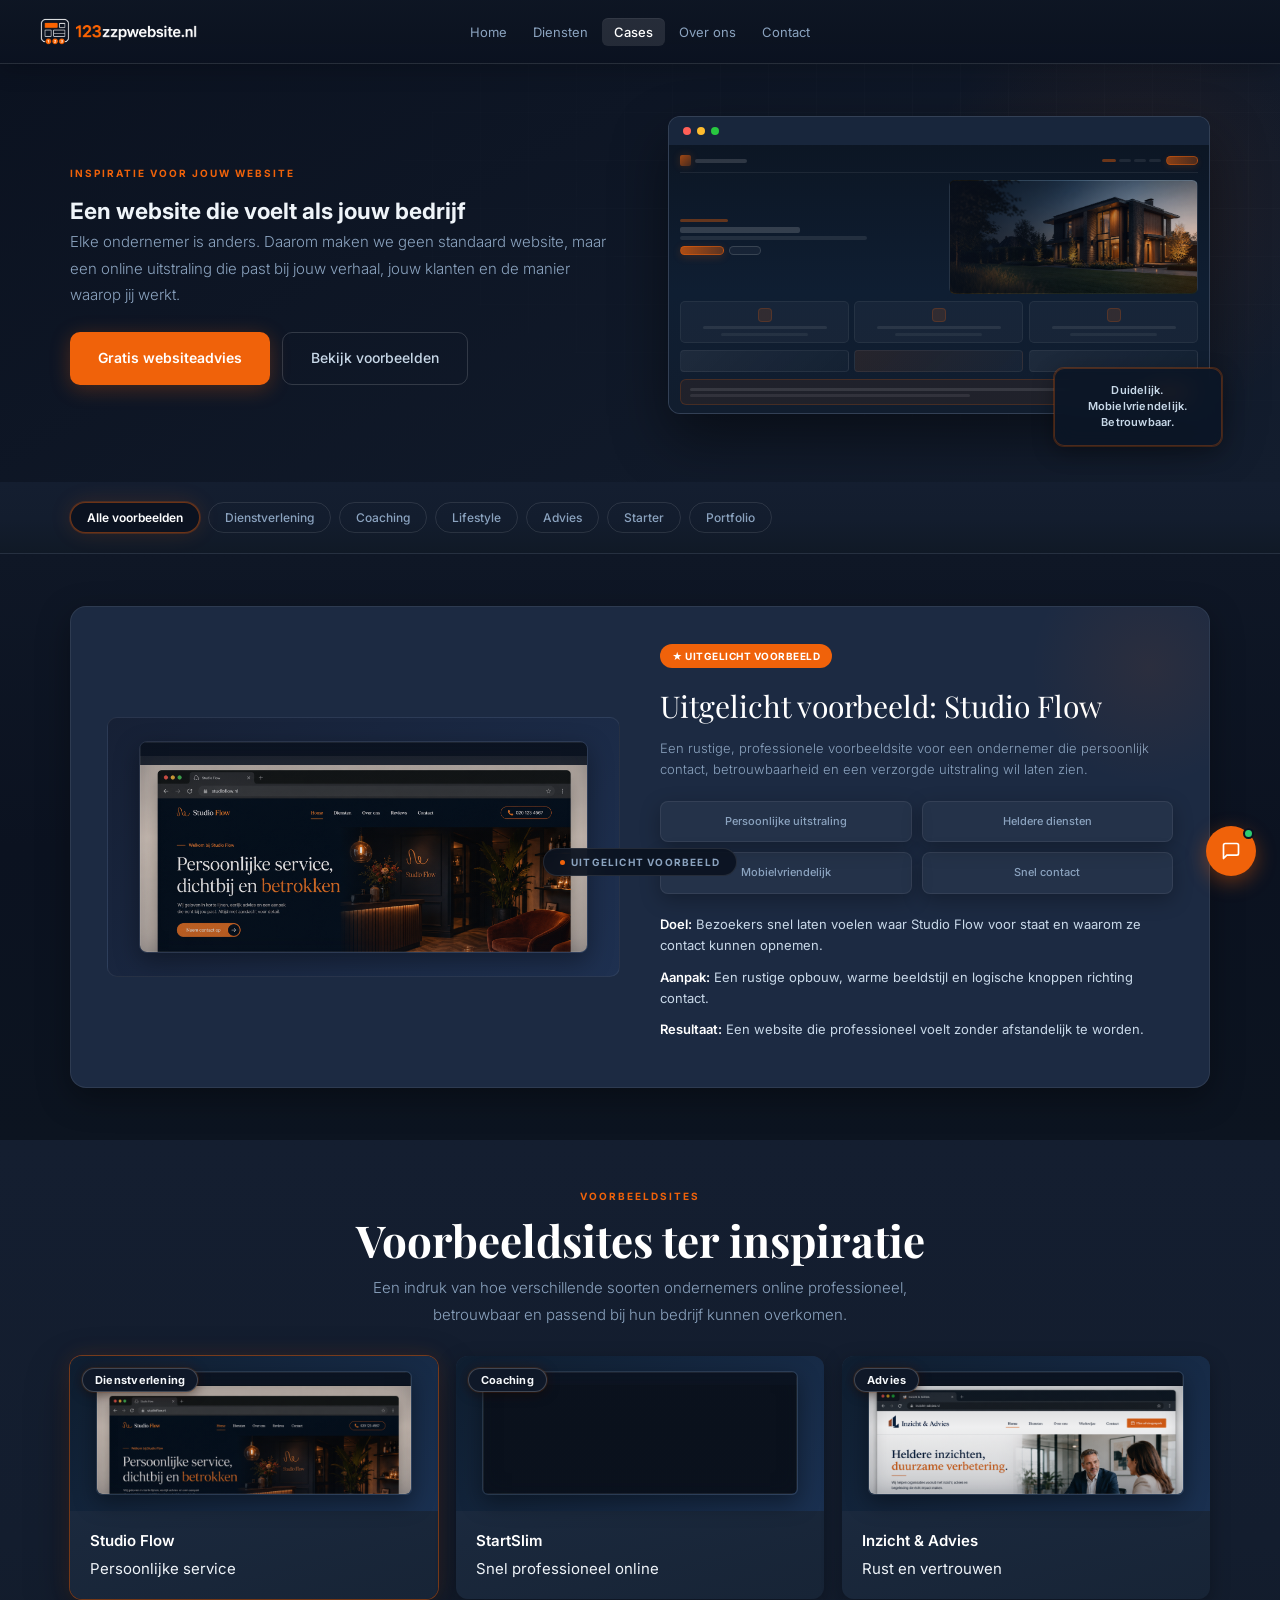
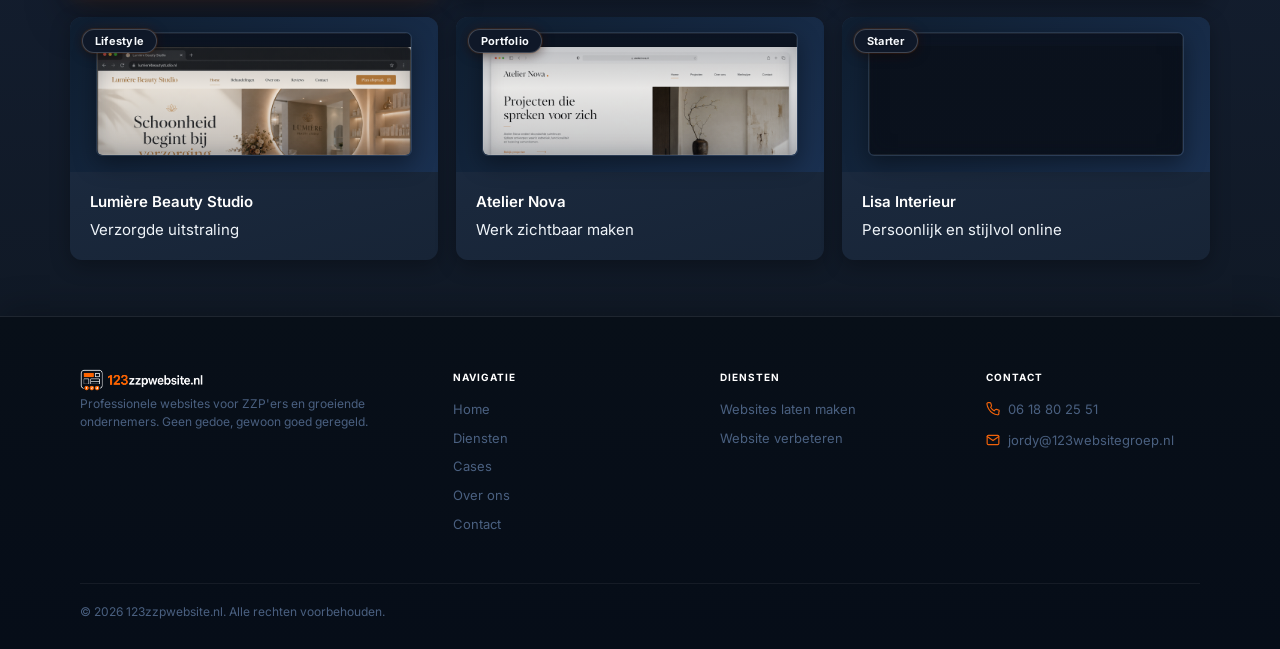
==== commit 6b080bb2: "Clean up footer dead links" ====
--- a/123bouwwebsite/cases.html
+++ b/123bouwwebsite/cases.html
@@ -491,12 +491,12 @@
 
 <footer>
   <div class="footer-grid">
-    <div><div class="footer-brand"><img src="assets/images/123zzpwebsite-logo-transparent.png" alt="123zzpwebsite.nl" class="footer-logo-img"></div><p class="footer-tagline">Professionele websites voor ZZP'ers en groeiende ondernemers. Geen gedoe, gewoon goed geregeld.</p><div class="footer-socials"><a href="#" class="social-btn">f</a><a href="#" class="social-btn">in</a><a href="#" class="social-btn">ig</a></div></div>
+    <div><div class="footer-brand"><img src="assets/images/123zzpwebsite-logo-transparent.png" alt="123zzpwebsite.nl" class="footer-logo-img"></div><p class="footer-tagline">Professionele websites voor ZZP'ers en groeiende ondernemers. Geen gedoe, gewoon goed geregeld.</p></div>
     <div class="footer-col"><h4>Navigatie</h4><a href="index.html">Home</a><a href="diensten.html">Diensten</a><a href="cases.html">Cases</a><a href="over-ons.html">Over ons</a><a href="contact.html">Contact</a></div>
     <div class="footer-col"><h4>Diensten</h4><a href="diensten.html">Websites laten maken</a><a href="diensten.html">Website verbeteren</a></div>
     <div class="footer-col"><h4>Contact</h4><div class="footer-contact-item"><svg viewBox="0 0 24 24"><path d="M22 16.92v3a2 2 0 0 1-2.18 2 19.79 19.79 0 0 1-8.63-3.07A19.5 19.5 0 0 1 4.69 12 19.79 19.79 0 0 1 1.61 3.4 2 2 0 0 1 3.6 1.21h3a2 2 0 0 1 2 1.72 12.84 12.84 0 0 0 .7 2.81 2 2 0 0 1-.45 2.11L7.91 9a16 16 0 0 0 6.09 6.09l1.95-1.95a2 2 0 0 1 2.11-.45 12.84 12.84 0 0 0 2.81.7A2 2 0 0 1 22 16.92z"/></svg>06 18 80 25 51</div><div class="footer-contact-item"><svg viewBox="0 0 24 24"><path d="M4 4h16c1.1 0 2 .9 2 2v12c0 1.1-.9 2-2 2H4c-1.1 0-2-.9-2-2V6c0-1.1.9-2 2-2z"/><polyline points="22,6 12,13 2,6"/></svg>jordy@123websitegroep.nl</div></div>
   </div>
-  <div class="footer-bottom"><div class="footer-copy">© 2026 123zzpwebsite.nl. Alle rechten voorbehouden.</div><div class="footer-links"><a href="#">Privacyverklaring</a><a href="#">Algemene voorwaarden</a></div></div>
+  <div class="footer-bottom"><div class="footer-copy">© 2026 123zzpwebsite.nl. Alle rechten voorbehouden.</div></div>
 </footer>
 <a href="https://wa.me/31618802551" target="_blank" rel="noopener noreferrer" class="chat-float" aria-label="Open WhatsApp chat"><svg viewBox="0 0 24 24"><path d="M21 15a2 2 0 0 1-2 2H7l-4 4V5a2 2 0 0 1 2-2h14a2 2 0 0 1 2 2z"/></svg><div class="chat-dot"></div></a>
 <script src="shared.js"></script>
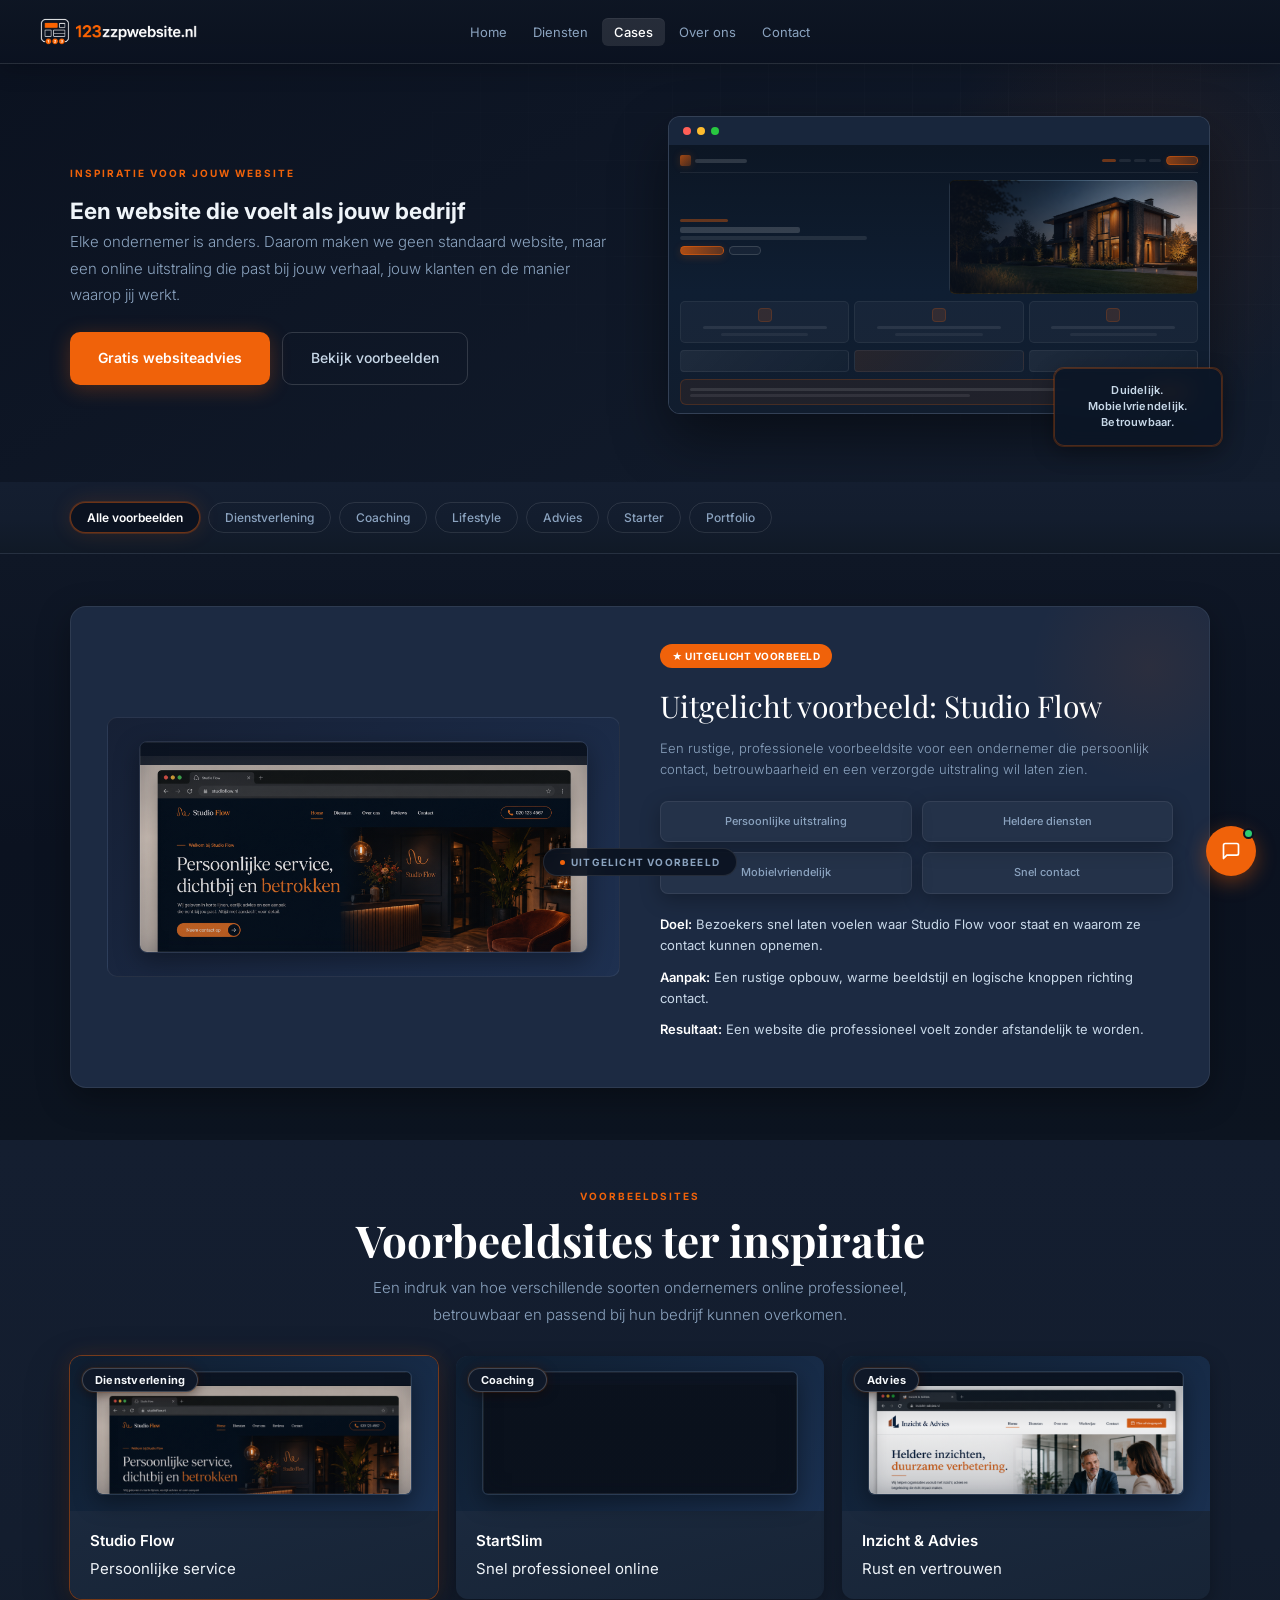
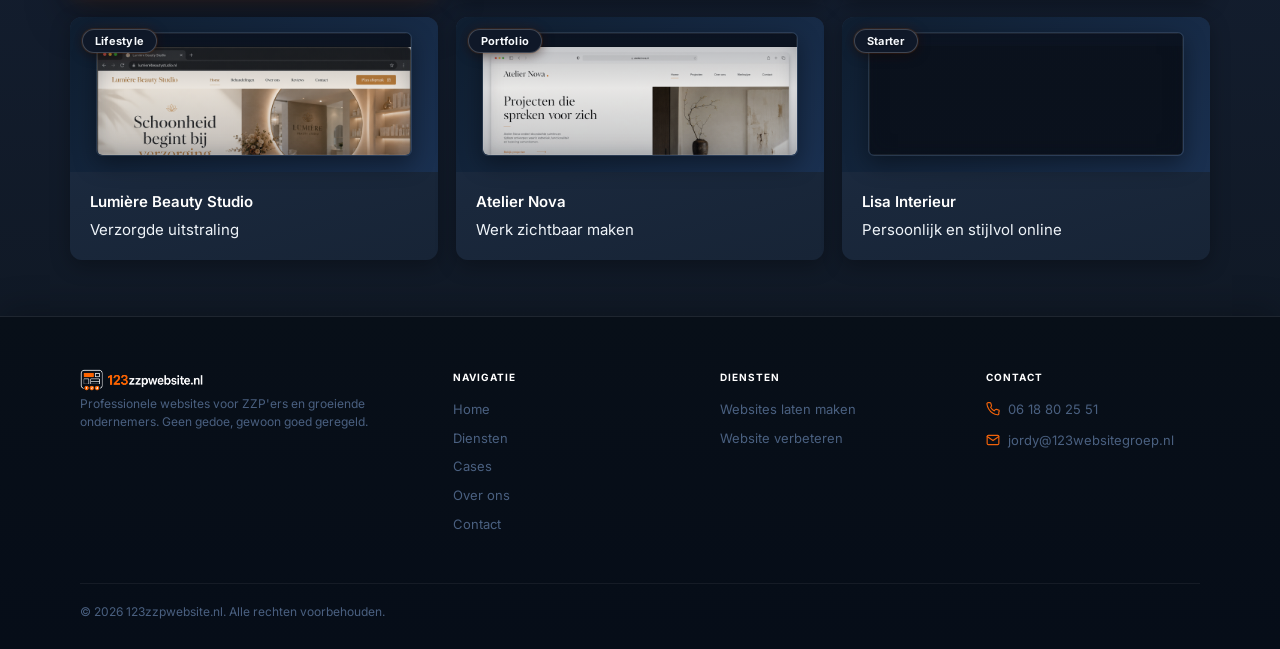
==== commit 703b02d1: "Finalize mobile layout and prelaunch fixes" ====
--- a/123bouwwebsite/cases.html
+++ b/123bouwwebsite/cases.html
@@ -269,24 +269,32 @@
   .cta-btns a{width:100% !important;justify-content:center !important}
   /* Contact page */
   .contact-main{grid-template-columns:1fr !important;gap:20px !important}
-  /* Featured case */
-  .feat-case{grid-template-columns:1fr !important;gap:20px !important}
   /* Cases */
-  .cases-grid{grid-template-columns:1fr !important}
-  .hero-cases{padding:44px 20px 36px !important}
-  .hero-cases-inner{grid-template-columns:1fr !important;gap:32px !important}
+  .cases-grid{grid-template-columns:1fr !important;width:100% !important;max-width:100% !important}
+  .hero-cases{padding:44px 20px 32px !important}
+  .hero-cases-inner{grid-template-columns:1fr !important;gap:0 !important}
+  .hero-cases-inner > div:last-child{display:none !important}
   .site-mock--hero .sm-hero-img{min-height:48px;background-position:68% center}
-  .filter-bar{padding:14px 20px !important;top:66px}
-  .featured-section{padding:40px 20px !important}
-  .featured-card{grid-template-columns:1fr !important;gap:24px !important;padding:24px !important}
+  .filter-bar{padding:14px 0 !important;top:66px;overflow-x:clip}
+  .filter-inner{flex-wrap:nowrap !important;overflow-x:auto !important;-webkit-overflow-scrolling:touch;scrollbar-width:none;max-width:100% !important;width:100% !important;margin:0 !important;padding:0 20px 6px !important;gap:8px !important}
+  .filter-inner::-webkit-scrollbar{display:none}
+  .filter-btn{flex-shrink:0 !important}
+  .featured-section{padding:40px 20px !important;overflow-x:clip}
+  .featured-section > div{width:100% !important;max-width:100% !important;margin:0 auto !important;box-sizing:border-box !important}
+  .featured-card{grid-template-columns:1fr !important;gap:24px !important;padding:24px 20px !important;width:100% !important;max-width:100% !important;min-width:0 !important;box-sizing:border-box !important}
+  .feat-img,.feat-img-inner,.featured-copy{width:100% !important;max-width:100% !important;min-width:0 !important;box-sizing:border-box !important}
+  .feat-img-inner{width:100% !important}
   .feat-mock-preview{background-position:center 12%}
+  .feat-stats{grid-template-columns:1fr !important;gap:8px !important;width:100% !important}
+  .feat-stat{width:100% !important;box-sizing:border-box !important}
+  .feat-name,.feat-desc,.feat-detail,#featDetails{max-width:100% !important;min-width:0 !important;overflow-wrap:break-word !important;word-wrap:break-word !important}
   .case-mock-preview{background-position:center 10%}
   .case-cat{top:10px;left:10px;font-size:12px;padding:6px 14px;color:#fff;background:#101a2c;border:1px solid rgba(255,255,255,0.26);box-shadow:0 3px 14px rgba(0,0,0,0.55),0 0 0 1px rgba(240,98,10,0.18),0 0 20px rgba(240,98,10,0.12)}
   .case-body{padding:16px 18px 18px}
   .case-name{font-size:16px}
   .case-stat{font-size:13px;color:rgba(220,232,245,0.95)}
-  .feat-stats{grid-template-columns:1fr 1fr !important}
-  .cases-section{padding:40px 20px 48px !important}
+  .cases-section{padding:40px 20px 48px !important;overflow-x:clip}
+  #voorbeelden{scroll-margin-top:128px}
   .trust-section{padding:48px 20px !important}
   .trust-grid{grid-template-columns:1fr !important}
   .cases-cta-btns{flex-direction:column !important;align-items:stretch !important}
@@ -357,6 +365,7 @@
     <a href="over-ons.html">Over ons</a>
     <a href="contact.html">Contact</a>
   </div>
+  <div class="drawer-cta-wrap"><a href="contact.html" class="drawer-cta">Gratis websiteadvies →</a></div>
 </div>
 
 <section class="hero-cases" data-section="Voorbeelden">
@@ -506,6 +515,27 @@
   btn.classList.add('active');
   document.querySelectorAll('.case-card').forEach(card => {
     card.style.display = (cat === 'all' || card.dataset.cat === cat) ? '' : 'none';
+  });
+
+  if (btn && btn.scrollIntoView) {
+    var reduced = window.matchMedia('(prefers-reduced-motion: reduce)').matches;
+    btn.scrollIntoView({ behavior: reduced ? 'auto' : 'smooth', inline: 'center', block: 'nearest' });
+  }
+
+  var section = document.getElementById('voorbeelden');
+  if (!section) return;
+
+  var scrollToGrid = function () {
+    var nav = document.querySelector('nav');
+    var filterBar = document.querySelector('.filter-bar');
+    var offset = (nav ? nav.offsetHeight : 66) + (filterBar ? filterBar.offsetHeight : 52) + 12;
+    var top = section.getBoundingClientRect().top + window.pageYOffset - offset;
+    var reducedMotion = window.matchMedia('(prefers-reduced-motion: reduce)').matches;
+    window.scrollTo({ top: Math.max(0, top), behavior: reducedMotion ? 'auto' : 'smooth' });
+  };
+
+  requestAnimationFrame(function () {
+    requestAnimationFrame(scrollToGrid);
   });
 }
 
--- a/123bouwwebsite/shared.css
+++ b/123bouwwebsite/shared.css
@@ -288,6 +288,9 @@
   /* HIDE desktop-only */
   #section-pill{display:none}
   .cursor-accent{display:none!important}
+
+  /* FLOATING CHAT — safe area */
+  .chat-float{bottom:calc(20px + env(safe-area-inset-bottom,0px));right:calc(20px + env(safe-area-inset-right,0px))}
 }
 
 @media(max-width:480px){
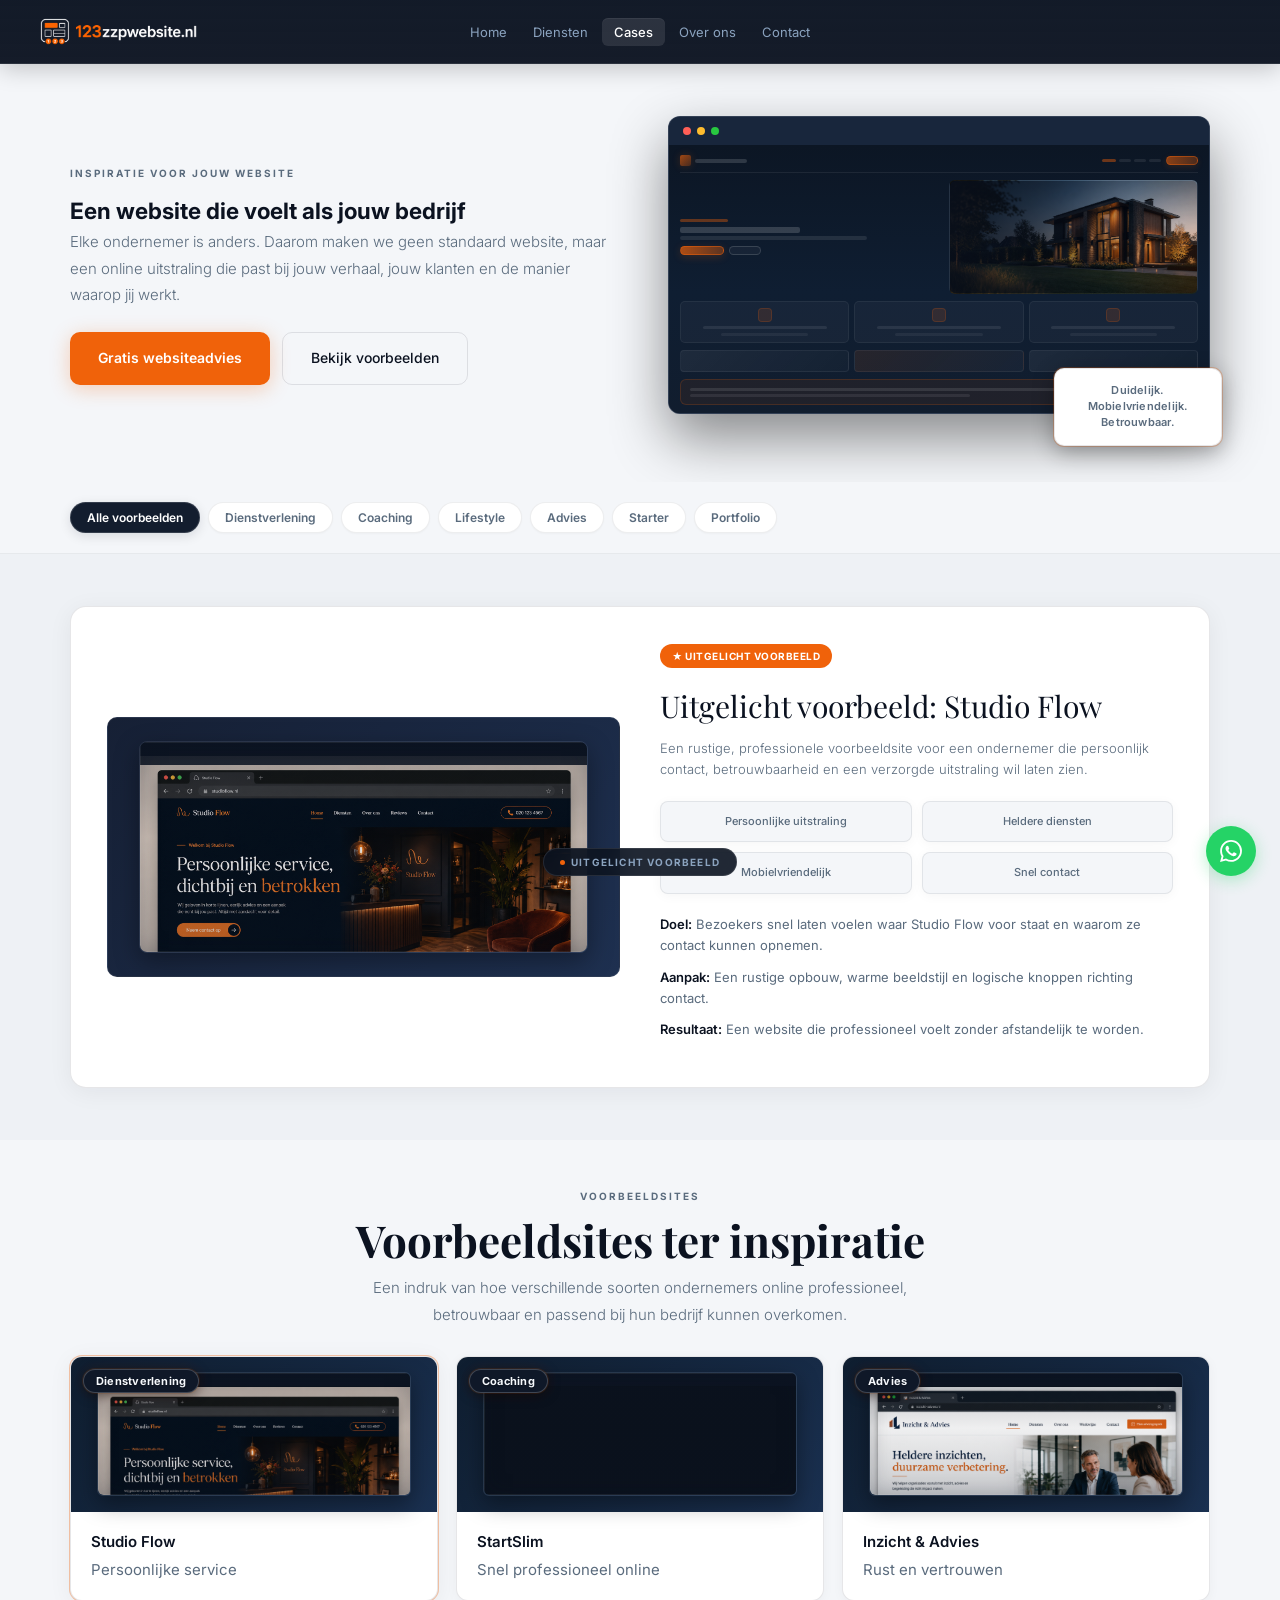
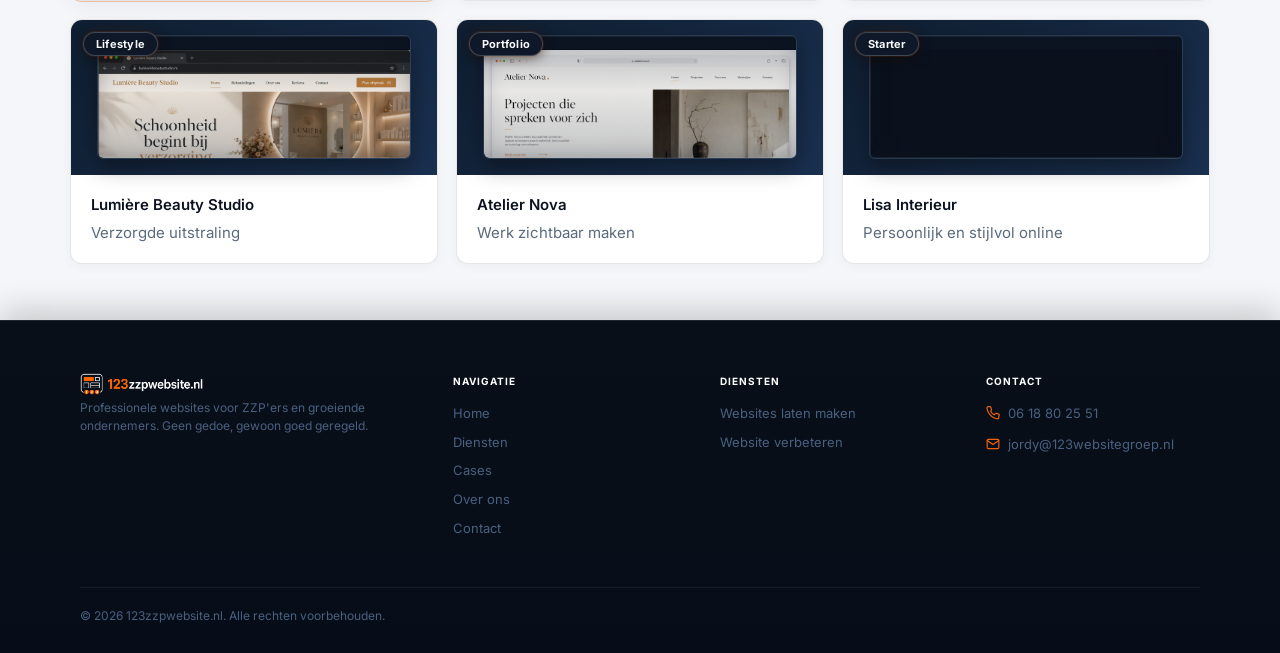
==== commit cdc96578: "Finalize launch version with approved pricing and visual polish" ====
--- a/123bouwwebsite/cases.html
+++ b/123bouwwebsite/cases.html
@@ -8,9 +8,7 @@
 <meta name="description" content="Fictieve voorbeeldsites ter inspiratie. Zie hoe ondernemers professioneel, betrouwbaar en passend online kunnen overkomen.">
 <link rel="stylesheet" href="shared.css">
 <style>
-.hero-cases{padding:52px 48px 48px;position:relative;overflow:hidden;background:linear-gradient(150deg,var(--navy),var(--navy2))}
-.hero-cases .hg{position:absolute;inset:0;background-image:linear-gradient(rgba(255,255,255,0.018) 1px,transparent 1px),linear-gradient(90deg,rgba(255,255,255,0.018) 1px,transparent 1px);background-size:48px 48px;-webkit-mask-image:radial-gradient(ellipse 70% 80% at 80% 30%,black,transparent);mask-image:radial-gradient(ellipse 70% 80% at 80% 30%,black,transparent)}
-.hero-glow{position:absolute;top:-80px;right:-80px;width:440px;height:440px;border-radius:50%;background:radial-gradient(circle,rgba(240,98,10,0.08),transparent 70%);pointer-events:none}
+.hero-cases{padding:52px 48px 48px;position:relative;overflow:hidden;background:var(--bg-page)}
 .hero-cases-inner{position:relative;z-index:1;max-width:1140px;margin:0 auto;display:grid;grid-template-columns:1fr 1fr;gap:56px;align-items:center}
 .mock-browser{background:var(--navy3);border:1px solid rgba(255,255,255,0.1);border-radius:12px;overflow:hidden;box-shadow:0 24px 56px rgba(0,0,0,0.45)}
 .mock-bar{background:#18263C;padding:10px 14px;display:flex;align-items:center;gap:6px}
@@ -124,16 +122,15 @@
   .hero-cases .hero-mock-browser,.hero-cases .hero-mock-chrome,.hero-cases .hero-mock-dot,.hero-cases .hero-mock-build [class*="hero-mock-d"],.hero-cases .hero-mock-gallery span,.hero-cases .hero-mock-badge{animation:none!important;opacity:1!important;transform:none!important;box-shadow:inherit!important;border-color:inherit!important}
   .hero-cases .hero-mock-scan{display:none!important}
 }
-.stat-bubble{position:absolute;bottom:-12px;right:-12px;background:rgba(11,22,38,0.92);backdrop-filter:blur(10px);border:1px solid rgba(240,98,10,0.28);padding:14px 18px;border-radius:10px;box-shadow:0 6px 22px rgba(0,0,0,0.32);text-align:center;max-width:168px}
-.sb-label{font-size:11px;font-weight:600;color:var(--light);line-height:1.45;letter-spacing:.02em}
-.filter-bar{padding:20px 48px;border-bottom:1px solid rgba(255,255,255,0.08);position:sticky;top:66px;z-index:50}
+.stat-bubble{position:absolute;bottom:-12px;right:-12px;background:var(--surface-card);border:1px solid var(--border-card);padding:14px 18px;border-radius:10px;box-shadow:var(--shadow-card);text-align:center;max-width:168px}
+.sb-label{font-size:11px;font-weight:600;color:var(--text-secondary);line-height:1.45;letter-spacing:.02em}
+.filter-bar{padding:20px 48px;border-bottom:1px solid var(--border-subtle);position:sticky;top:66px;z-index:50;background:var(--bg-page)}
 .filter-inner{max-width:1140px;margin:0 auto;display:flex;align-items:center;gap:8px;flex-wrap:wrap}
-.filter-btn{padding:7px 16px;border-radius:100px;font-size:12px;font-weight:500;border:1px solid rgba(255,255,255,0.1);color:var(--pale);background:transparent;cursor:pointer;transition:border-color .28s ease,color .28s ease,background .28s ease,box-shadow .28s ease;white-space:nowrap;font-family:var(--sans)}
-.filter-btn:hover{border-color:rgba(240,98,10,0.35);color:#fff;box-shadow:0 0 16px rgba(240,98,10,0.1)}
-.filter-btn.active{background:var(--navy);color:#fff;border-color:rgba(240,98,10,0.42);font-weight:600;box-shadow:0 0 0 1px rgba(240,98,10,0.2),0 0 22px rgba(240,98,10,0.14)}
+.filter-btn{padding:7px 16px;border-radius:100px;font-size:12px;font-weight:600;border:1px solid rgba(11,18,32,0.07);color:var(--text-secondary);background:var(--surface-card);cursor:pointer;transition:border-color .28s ease,color .28s ease,background .28s ease,box-shadow .28s ease;white-space:nowrap;font-family:var(--sans);box-shadow:0 1px 2px rgba(11,18,32,0.03)}
+.filter-btn:hover{border-color:rgba(11,18,32,0.12);color:var(--text-primary);background:var(--surface-card);box-shadow:0 2px 8px rgba(11,18,32,0.05)}
+.filter-btn.active{background:var(--navy2);color:#fff;border-color:rgba(255,255,255,0.14);font-weight:600;box-shadow:0 3px 12px rgba(11,18,32,0.12)}
 .featured-section{padding:52px 48px}
-.featured-card{display:grid;grid-template-columns:1fr 1fr;gap:40px;align-items:center;background:var(--navy3);border:1px solid rgba(255,255,255,0.08);border-radius:16px;padding:36px;position:relative;overflow:hidden;transition:transform .42s cubic-bezier(.22,1,.36,1),box-shadow .42s ease,border-color .42s ease}
-.featured-card::before{content:'';position:absolute;top:-60px;right:-60px;width:240px;height:240px;border-radius:50%;background:radial-gradient(circle,rgba(240,98,10,0.07),transparent 70%);pointer-events:none}
+.featured-card{display:grid;grid-template-columns:1fr 1fr;gap:40px;align-items:center;background:var(--surface-card);border:1px solid var(--border-card);border-radius:16px;padding:36px;position:relative;overflow:hidden;box-shadow:var(--shadow-card);transition:transform .42s cubic-bezier(.22,1,.36,1),box-shadow .42s ease,border-color .42s ease}
 .feat-img{background:linear-gradient(135deg,#162035,#1E3050);border-radius:10px;height:260px;border:1px solid rgba(255,255,255,0.07);display:flex;align-items:center;justify-content:center;overflow:hidden}
 .feat-img-inner{width:88%;height:82%;border-radius:8px;overflow:hidden;border:1px solid rgba(255,255,255,0.08);box-shadow:0 8px 24px rgba(0,0,0,0.35);transform-style:preserve-3d;transition:transform .42s cubic-bezier(.22,1,.36,1)}
 .feat-mock-preview{width:100%;height:100%;min-height:100%;position:relative;border-radius:6px;overflow:hidden;background-color:#0c1624;background-image:url('images/studio-flow.png');background-repeat:no-repeat;background-position:center top;background-size:cover;transition:transform .55s cubic-bezier(.22,1,.36,1)}
@@ -149,19 +146,19 @@
 .case-mock-preview--atelier-nova{background-image:url('images/Atelier-Nova.png')}
 .case-mock-preview--lisa-interieur{background-image:url('images/Lisa-interieur.png')}
 .feat-badge{display:inline-flex;align-items:center;gap:6px;background:var(--orange);color:#fff;padding:4px 12px;border-radius:100px;font-size:10px;font-weight:700;letter-spacing:.5px;text-transform:uppercase;margin-bottom:14px;width:fit-content}
-.feat-name{font-family:var(--serif);font-size:clamp(22px,2.8vw,30px);color:#fff;margin-bottom:8px}
-.feat-desc{font-size:13px;color:var(--pale);line-height:1.65;font-weight:300;margin-bottom:20px}
+.feat-name{font-family:var(--serif);font-size:clamp(22px,2.8vw,30px);color:var(--text-primary);margin-bottom:8px}
+.feat-desc{font-size:13px;color:var(--text-secondary);line-height:1.65;font-weight:300;margin-bottom:20px}
 .feat-stats{display:grid;grid-template-columns:repeat(2,1fr);gap:10px;margin-bottom:20px}
-.feat-stat{background:rgba(255,255,255,0.04);border:1px solid rgba(255,255,255,0.07);border-radius:8px;padding:12px 14px;text-align:center}
-.feat-stat-label{font-size:11px;color:var(--pale);font-weight:500;line-height:1.4}
-.feat-detail{font-size:13px;color:var(--light);line-height:1.65;margin-bottom:10px}
-.feat-detail strong{color:#fff;font-weight:600}
+.feat-stat{background:var(--bg-page);border:1px solid var(--border-light);border-radius:8px;padding:12px 14px;text-align:center}
+.feat-stat-label{font-size:11px;color:var(--text-secondary);font-weight:500;line-height:1.4}
+.feat-detail{font-size:13px;color:var(--text-secondary);line-height:1.65;margin-bottom:10px}
+.feat-detail strong{color:var(--text-primary);font-weight:600}
 .cases-intro{max-width:1140px;margin:0 auto 28px;text-align:center}
 .cases-intro .sec-sub{margin:10px auto 0;max-width:560px}
 .cases-section{padding:48px 48px 56px}
 .cases-grid{display:grid;grid-template-columns:repeat(3,1fr);gap:18px;max-width:1140px;margin:0 auto}
 .case-card{border-radius:12px;overflow:hidden;cursor:pointer;transition:transform .35s cubic-bezier(.22,1,.36,1),box-shadow .35s ease}
-.case-card.active{box-shadow:0 0 0 1px rgba(240,98,10,0.42),0 0 22px rgba(240,98,10,0.14),0 18px 44px rgba(0,0,0,0.34)}
+.case-card.active{box-shadow:0 0 0 1px rgba(240,98,10,0.35),var(--shadow-card)}
 /* Case detail modal */
 body.case-modal-open{overflow:hidden}
 .case-modal{position:fixed;inset:0;z-index:320;display:flex;align-items:center;justify-content:center;padding:24px;opacity:0;visibility:hidden;pointer-events:none;transition:opacity .32s ease,visibility .32s ease}
@@ -213,10 +210,10 @@
 .case-img-inner{position:relative;width:86%;height:80%;border-radius:6px;overflow:hidden;border:1px solid rgba(255,255,255,0.09);box-shadow:0 8px 22px rgba(0,0,0,0.38),0 0 0 1px rgba(255,255,255,0.04) inset}
 .case-img-inner::after{content:'';position:absolute;inset:0;z-index:4;pointer-events:none;background:linear-gradient(115deg,transparent 38%,rgba(255,255,255,0.14) 50%,transparent 62%);transform:translateX(-130%) skewX(-14deg);opacity:0;transition:transform .7s cubic-bezier(.22,1,.36,1),opacity .25s ease}
 @media(hover:hover){
-  .case-card:hover{transform:translateY(-6px);box-shadow:0 18px 44px rgba(0,0,0,0.34),0 0 0 1px rgba(240,98,10,0.18),0 0 32px rgba(240,98,10,0.09)}
+  .case-card:hover{transform:translateY(-6px);box-shadow:var(--shadow-card);border-color:rgba(11,18,32,0.14)}
   .case-card:hover .case-mock-preview{transform:scale(1.04)}
   .case-card:hover .case-img-inner::after{transform:translateX(130%) skewX(-14deg);opacity:1}
-  .featured-card:hover{transform:translateY(-4px);border-color:rgba(240,98,10,0.22);box-shadow:0 22px 56px rgba(0,0,0,0.36),0 0 40px rgba(240,98,10,0.08)}
+  .featured-card:hover{transform:translateY(-4px);border-color:rgba(240,98,10,0.22);box-shadow:0 8px 32px rgba(11,18,32,0.1)}
   .featured-card:hover .feat-img-inner{transform:perspective(900px) rotateX(1.2deg) rotateY(-1.5deg)}
   .featured-card:hover .feat-mock-preview{transform:scale(1.02)}
 }
@@ -228,22 +225,9 @@
 .site-mock--card,.case-mock-preview{background-color:#0a111c}
 .case-cat{position:absolute;top:12px;left:12px;z-index:5;background:#0f1828;color:#f5f8fc;padding:4px 12px;border-radius:100px;font-size:11px;font-weight:700;line-height:1.3;letter-spacing:.02em;border:1px solid rgba(255,255,255,0.2);box-shadow:0 2px 12px rgba(0,0,0,0.5),0 0 0 1px rgba(240,98,10,0.14),0 0 16px rgba(240,98,10,0.1);-webkit-font-smoothing:antialiased;text-shadow:0 1px 2px rgba(0,0,0,0.4);pointer-events:none}
 .case-body{padding:18px 20px}
-.case-name{font-size:15px;font-weight:600;color:#fff;margin-bottom:4px}
-.case-tag{font-size:12px;color:rgba(200,216,232,0.92);font-weight:500;line-height:1.4}
-.case-stat{margin-bottom:0}
-.trust-section{padding:56px 48px 52px}
-.trust-intro{max-width:640px;margin:0 auto;text-align:center}
-.trust-intro .sec-sub{margin-top:12px}
-.trust-grid{display:grid;grid-template-columns:repeat(3,1fr);gap:16px;margin-top:36px}
-.trust-card{border-radius:12px;padding:26px 24px;transition:border-color .25s,transform .25s}
-.trust-card:hover{border-color:rgba(240,98,10,0.2);transform:translateY(-3px)}
-.trust-card-icon{width:36px;height:36px;border-radius:8px;background:rgba(240,98,10,0.1);border:1px solid rgba(240,98,10,0.2);display:flex;align-items:center;justify-content:center;margin-bottom:14px}
-.trust-card-icon svg{width:16px;height:16px;stroke:var(--orange);fill:none;stroke-width:2;stroke-linecap:round;stroke-linejoin:round}
-.trust-card h3{font-size:14px;font-weight:600;color:#fff;margin-bottom:8px}
-.trust-card p{font-size:13px;color:var(--pale);line-height:1.65;font-weight:300}
-.cases-cta{text-align:center;margin-top:44px;padding-top:8px}
-.cases-cta h3{font-family:var(--serif);font-size:clamp(22px,2.8vw,30px);color:#fff;margin-bottom:18px}
-.cases-cta-btns{display:flex;gap:12px;justify-content:center;flex-wrap:wrap}
+.case-name{font-size:15px;font-weight:600;color:var(--text-primary);margin-bottom:4px}
+.case-tag{font-size:12px;color:var(--text-secondary);font-weight:500;line-height:1.4}
+.case-stat{margin-bottom:0;color:var(--text-secondary)}
 
 /* ── BEAUTIFUL MOBILE OVERRIDES ── */
 @media(max-width:768px){
@@ -292,13 +276,9 @@
   .case-cat{top:10px;left:10px;font-size:12px;padding:6px 14px;color:#fff;background:#101a2c;border:1px solid rgba(255,255,255,0.26);box-shadow:0 3px 14px rgba(0,0,0,0.55),0 0 0 1px rgba(240,98,10,0.18),0 0 20px rgba(240,98,10,0.12)}
   .case-body{padding:16px 18px 18px}
   .case-name{font-size:16px}
-  .case-stat{font-size:13px;color:rgba(220,232,245,0.95)}
+  .case-stat{font-size:13px;color:var(--text-secondary)}
   .cases-section{padding:40px 20px 48px !important;overflow-x:clip}
   #voorbeelden{scroll-margin-top:128px}
-  .trust-section{padding:48px 20px !important}
-  .trust-grid{grid-template-columns:1fr !important}
-  .cases-cta-btns{flex-direction:column !important;align-items:stretch !important}
-  .cases-cta-btns a{width:100% !important;justify-content:center !important}
   .case-card:hover,.featured-card:hover{transform:none!important;box-shadow:none!important}
   .case-card:hover .case-mock-preview,.featured-card:hover .feat-mock-preview,.featured-card:hover .feat-img-inner{transform:none!important}
   .case-card:hover .case-img-inner::after{opacity:0!important}
@@ -369,7 +349,6 @@
 </div>
 
 <section class="hero-cases" data-section="Voorbeelden">
-  <div class="hero-glow"></div><div class="hg"></div>
   <div class="hero-cases-inner">
     <div>
       <span class="stag">Inspiratie voor jouw website</span>
@@ -507,7 +486,7 @@
   </div>
   <div class="footer-bottom"><div class="footer-copy">© 2026 123zzpwebsite.nl. Alle rechten voorbehouden.</div></div>
 </footer>
-<a href="https://wa.me/31618802551" target="_blank" rel="noopener noreferrer" class="chat-float" aria-label="Open WhatsApp chat"><svg viewBox="0 0 24 24"><path d="M21 15a2 2 0 0 1-2 2H7l-4 4V5a2 2 0 0 1 2-2h14a2 2 0 0 1 2 2z"/></svg><div class="chat-dot"></div></a>
+<a href="https://wa.me/31618802551?text=Hallo%20Jordy%2C%20ik%20wil%20graag%20meer%20weten%20over%20een%20website%20voor%20mijn%20bedrijf." target="_blank" rel="noopener noreferrer" class="chat-float" aria-label="WhatsApp ons"><svg viewBox="0 0 24 24" aria-hidden="true"><path d="M17.472 14.382c-.297-.149-1.758-.867-2.03-.967-.273-.099-.471-.148-.67.15-.197.297-.767.966-.94 1.164-.173.199-.347.223-.644.075-.297-.15-1.255-.463-2.39-1.475-.883-.788-1.48-1.761-1.653-2.059-.173-.297-.018-.458.13-.606.134-.133.298-.347.446-.52.149-.174.198-.298.298-.497.099-.198.05-.371-.025-.52-.075-.149-.669-1.612-.916-2.207-.242-.579-.487-.5-.669-.51-.173-.008-.371-.01-.57-.01-.198 0-.52.074-.792.372-.272.297-1.04 1.016-1.04 2.479 0 1.462 1.065 2.875 1.213 3.074.149.198 2.096 3.2 5.077 4.487.709.306 1.262.489 1.694.625.712.227 1.36.195 1.871.118.571-.085 1.758-.719 2.006-1.413.248-.694.248-1.289.173-1.413-.074-.124-.272-.198-.57-.347m-5.421 7.403h-.004a9.87 9.87 0 01-5.031-1.378l-.361-.214-3.741.982.998-3.648-.235-.374a9.86 9.86 0 01-1.51-5.26c.001-5.45 4.436-9.884 9.888-9.884 2.64 0 5.122 1.03 6.988 2.898a9.825 9.825 0 012.893 6.994c-.003 5.45-4.435 9.884-9.885 9.884m8.413-18.297A11.815 11.815 0 0012.05 0C5.495 0 .16 5.335.157 11.892c0 2.096.547 4.142 1.588 5.945L.057 24l6.305-1.654a11.882 11.882 0 005.683 1.448h.005c6.554 0 11.89-5.335 11.893-11.893a11.821 11.821 0 00-3.48-8.413z"/></svg></a>
 <script src="shared.js"></script>
 <script>
 function filterCases(cat, btn) {
--- a/123bouwwebsite/shared.css
+++ b/123bouwwebsite/shared.css
@@ -4,18 +4,29 @@
   --navy:#0B1220;--navy2:#131D2E;--navy3:#1C2A42;--steel:#243550;
   --muted:#4A6080;--pale:#8BA3BF;--light:#C8D8E8;
   --orange:#F0620A;--orange2:#FF7920;
-  --border-subtle:rgba(255,255,255,0.1);--border-card:rgba(255,255,255,0.13);
-  --shadow-card:0 10px 32px rgba(0,0,0,0.34);--shadow-soft:0 6px 20px rgba(0,0,0,0.28);
-  --surface-card:linear-gradient(165deg,#1e2f48 0%,#1a283c 55%,#172436 100%);
+  --bg-page:#F4F6F9;
+  --bg-section-alt:#EEF1F5;
+  --bg-card:#FFFFFF;
+  --text-primary:#0B1220;
+  --text-secondary:#5A6B7D;
+  --text-muted:#8A9AAD;
+  --text-body:#4A6080;
+  --border-light:rgba(11,18,32,0.08);
+  --border-card:rgba(11,18,32,0.10);
+  --border-subtle:rgba(11,18,32,0.06);
+  --border-dark:rgba(255,255,255,0.1);
+  --shadow-card:0 4px 24px rgba(11,18,32,0.06);
+  --shadow-soft:0 2px 12px rgba(11,18,32,0.04);
+  --surface-card:#FFFFFF;
   --ease-out:cubic-bezier(0.22,1,0.36,1);
   --ease-soft:cubic-bezier(0.4,0,0.2,1);
   --t-fast:0.2s;--t-med:0.32s;--t-slow:0.5s;
-  --glow-orange:0 0 28px rgba(240,98,10,0.14);
+  --glow-orange:0 4px 20px rgba(11,18,32,0.08);
   --serif:'Playfair Display',Georgia,serif;
   --sans:'Inter',system-ui,sans-serif;
 }
 html{scroll-behavior:smooth}
-body{background:linear-gradient(180deg,#0a111c 0%,var(--navy) 35%,#0d1524 100%);background-attachment:fixed;color:#EFF4F9;font-family:var(--sans);font-size:15px;line-height:1.6;overflow-x:hidden}
+body{background:var(--bg-page);color:var(--text-primary);font-family:var(--sans);font-size:15px;line-height:1.6;overflow-x:hidden}
 
 /* ── PREMIUM ── */
 #scroll-bar{position:fixed;top:0;left:0;height:2px;width:0%;background:linear-gradient(90deg,var(--orange),var(--orange2));z-index:9999;pointer-events:none}
@@ -32,7 +43,7 @@
 @keyframes blink{0%,100%{opacity:1}50%{opacity:.35}}
 
 /* ── NAV — DESKTOP ── */
-nav{position:sticky;top:0;z-index:100;display:flex;align-items:center;padding:0 40px;height:64px;gap:12px;background:linear-gradient(180deg,rgba(14,22,36,0.98),rgba(11,18,32,0.96));backdrop-filter:blur(18px);border-bottom:1px solid var(--border-subtle);box-shadow:0 4px 24px rgba(0,0,0,0.22)}
+nav{position:sticky;top:0;z-index:100;display:flex;align-items:center;padding:0 40px;height:64px;gap:12px;background:linear-gradient(180deg,rgba(14,22,36,0.98),rgba(11,18,32,0.96));backdrop-filter:blur(18px);border-bottom:1px solid var(--border-dark);box-shadow:0 4px 24px rgba(0,0,0,0.22)}
 .nav-logo{display:flex;align-items:center;gap:9px;text-decoration:none;flex-shrink:0;position:relative;z-index:1}
 .nav-logo-img{height:28px;width:auto;display:block;object-fit:contain}
 .drawer-logo-img{height:26px;width:auto;display:block;object-fit:contain}
@@ -67,63 +78,69 @@
 
 /* ── DESKTOP LAYOUT ── */
 .sec{padding:80px 40px;position:relative;z-index:1}
-.sec-alt{background:linear-gradient(180deg,#141e30 0%,var(--navy2) 50%,#111a2a 100%);border-top:1px solid rgba(255,255,255,0.07);border-bottom:1px solid rgba(255,255,255,0.04)}
+.sec-alt{background:var(--bg-section-alt);border-top:1px solid var(--border-subtle);border-bottom:1px solid var(--border-subtle)}
 .max{max-width:1120px;margin:0 auto}
-.stag{font-size:10px;font-weight:700;letter-spacing:2px;text-transform:uppercase;color:var(--orange);margin-bottom:12px;display:block}
-h2{font-family:var(--serif);font-size:clamp(28px,3.5vw,44px);line-height:1.08;color:#fff;margin-bottom:12px}
-.sec-sub{font-size:15px;color:var(--pale);font-weight:300;line-height:1.75;max-width:560px}
+.stag{font-size:10px;font-weight:700;letter-spacing:2px;text-transform:uppercase;color:var(--text-secondary);margin-bottom:12px;display:block}
+h2{font-family:var(--serif);font-size:clamp(28px,3.5vw,44px);line-height:1.08;color:var(--text-primary);margin-bottom:12px}
+.sec-h{color:var(--text-primary)}
+.sec-sub{font-size:15px;color:var(--text-secondary);font-weight:300;line-height:1.75;max-width:560px}
 .center{text-align:center}.center .sec-sub{margin:0 auto}
 .sec-hdr{margin-bottom:44px}
 .btn-p{background:var(--orange);color:#fff;padding:14px 28px;border-radius:10px;font-size:14px;font-weight:600;text-decoration:none;display:inline-flex;align-items:center;justify-content:center;gap:7px;box-shadow:0 4px 20px rgba(240,98,10,0.28);transition:background var(--t-fast) var(--ease-soft),transform var(--t-fast) var(--ease-out),box-shadow var(--t-fast);border:none;cursor:pointer;font-family:var(--sans)}
 .btn-p:hover{background:var(--orange2);transform:translateY(-2px);box-shadow:0 8px 28px rgba(240,98,10,0.4)}
-.btn-s{background:transparent;color:var(--light);padding:14px 28px;border-radius:10px;font-size:14px;font-weight:500;text-decoration:none;border:1px solid rgba(255,255,255,0.15);transition:border-color var(--t-fast),color var(--t-fast),background var(--t-fast),transform var(--t-fast) var(--ease-out),box-shadow var(--t-fast);display:inline-flex;align-items:center;justify-content:center}
-.btn-s:hover{border-color:rgba(255,255,255,0.3);color:#fff;background:rgba(255,255,255,0.04);transform:translateY(-1px)}
+.btn-s{background:transparent;color:var(--text-primary);padding:14px 28px;border-radius:10px;font-size:14px;font-weight:500;text-decoration:none;border:1px solid var(--border-card);transition:border-color var(--t-fast),color var(--t-fast),background var(--t-fast),transform var(--t-fast) var(--ease-out),box-shadow var(--t-fast);display:inline-flex;align-items:center;justify-content:center}
+.btn-s:hover{border-color:rgba(11,18,32,0.2);color:var(--text-primary);background:rgba(11,18,32,0.04);transform:translateY(-1px)}
 .g3{display:grid;grid-template-columns:repeat(3,1fr);border:1px solid var(--border-card);border-radius:14px;overflow:hidden;box-shadow:var(--shadow-card)}
 .g4{display:grid;grid-template-columns:repeat(4,1fr);border:1px solid var(--border-card);border-radius:14px;overflow:hidden;box-shadow:var(--shadow-card)}
-.gc{background:var(--surface-card);padding:28px 24px;border-right:1px solid rgba(255,255,255,0.08);border-bottom:1px solid rgba(255,255,255,0.08);position:relative;overflow:hidden;transition:background .25s,box-shadow .25s}
-.gc:hover{background:linear-gradient(165deg,#243a58 0%,#1f3048 55%,#1a283c 100%);box-shadow:inset 0 1px 0 rgba(255,255,255,0.06)}
-.gc::after{content:'';position:absolute;top:0;left:0;right:0;height:2px;background:linear-gradient(90deg,transparent,var(--orange),transparent);opacity:0;transition:opacity .25s}
+.gc{background:var(--surface-card);padding:28px 24px;border-right:1px solid var(--border-light);border-bottom:1px solid var(--border-light);position:relative;overflow:hidden;transition:background .25s,box-shadow .25s}
+.gc:hover{background:var(--bg-page);box-shadow:var(--shadow-soft)}
+.gc::after{content:'';position:absolute;top:0;left:0;right:0;height:2px;background:linear-gradient(90deg,transparent,rgba(11,18,32,0.12),transparent);opacity:0;transition:opacity .25s}
 .gc:hover::after{opacity:1}
-.gc-icon{width:44px;height:44px;border-radius:10px;background:rgba(240,98,10,0.1);border:1px solid rgba(240,98,10,0.18);display:flex;align-items:center;justify-content:center;margin-bottom:18px}
-.gc:hover .gc-icon{background:rgba(240,98,10,0.2)}
+.gc-icon{width:44px;height:44px;border-radius:10px;background:rgba(11,18,32,0.04);border:1px solid var(--border-light);display:flex;align-items:center;justify-content:center;margin-bottom:18px}
+.gc:hover .gc-icon{background:rgba(11,18,32,0.06)}
 .gc-icon svg{width:19px;height:19px;stroke:var(--orange);fill:none;stroke-width:1.8;stroke-linecap:round;stroke-linejoin:round}
-.gc h3{font-size:15px;font-weight:600;color:#fff;margin-bottom:7px;font-family:var(--sans)}
-.gc p{font-size:13px;color:var(--pale);line-height:1.65}
+.gc h3{font-size:15px;font-weight:600;color:var(--text-primary);margin-bottom:7px;font-family:var(--sans)}
+.gc p{font-size:13px;color:var(--text-secondary);line-height:1.65}
 .check-list{list-style:none;display:flex;flex-direction:column;gap:10px}
-.check-list li{display:flex;align-items:flex-start;gap:10px;font-size:14px;color:var(--light)}
-.chk{width:18px;height:18px;border-radius:50%;flex-shrink:0;margin-top:2px;background:rgba(240,98,10,0.14);border:1px solid rgba(240,98,10,0.32);display:flex;align-items:center;justify-content:center}
+.check-list li{display:flex;align-items:flex-start;gap:10px;font-size:14px;color:var(--text-body)}
+.chk{width:18px;height:18px;border-radius:50%;flex-shrink:0;margin-top:2px;background:rgba(11,18,32,0.04);border:1px solid var(--border-card);display:flex;align-items:center;justify-content:center}
 .chk svg{width:9px;height:9px;stroke:var(--orange);stroke-width:2.5;fill:none;stroke-linecap:round;stroke-linejoin:round}
 .form-row{display:grid;grid-template-columns:1fr 1fr;gap:12px;margin-bottom:12px}
 .fg{display:flex;flex-direction:column;gap:4px;margin-bottom:12px}
-.fl{font-size:10px;font-weight:600;color:var(--pale);letter-spacing:.6px;text-transform:uppercase}
-.fi{background:rgba(255,255,255,0.08);border:1px solid rgba(255,255,255,0.14);border-radius:8px;padding:12px 14px;font-size:13px;color:#fff;font-family:var(--sans);outline:none;width:100%;transition:border-color var(--t-fast) var(--ease-soft),box-shadow var(--t-fast) var(--ease-soft),background var(--t-fast) var(--ease-soft),transform var(--t-fast) var(--ease-out);-webkit-appearance:none;box-shadow:inset 0 1px 3px rgba(0,0,0,0.18)}
-.fi::placeholder{color:rgba(139,163,191,0.75);transition:color var(--t-fast)}
-.fi:hover{border-color:rgba(255,255,255,0.2);background:rgba(255,255,255,0.09)}
-.fi:focus{border-color:rgba(240,98,10,0.55);background:rgba(255,255,255,0.1);box-shadow:0 0 0 3px rgba(240,98,10,0.12),inset 0 1px 2px rgba(0,0,0,0.12)}
+.fl{font-size:10px;font-weight:600;color:var(--text-secondary);letter-spacing:.6px;text-transform:uppercase}
+.fi{background:var(--bg-card);border:1px solid var(--border-card);border-radius:8px;padding:12px 14px;font-size:13px;color:var(--text-primary);font-family:var(--sans);outline:none;width:100%;transition:border-color var(--t-fast) var(--ease-soft),box-shadow var(--t-fast) var(--ease-soft),background var(--t-fast) var(--ease-soft),transform var(--t-fast) var(--ease-out);-webkit-appearance:none;box-shadow:0 1px 2px rgba(11,18,32,0.03)}
+.fi::placeholder{color:var(--text-muted);transition:color var(--t-fast)}
+.fi:hover{border-color:rgba(11,18,32,0.16);background:var(--bg-card)}
+.fi:focus{border-color:rgba(240,98,10,0.5);background:var(--bg-card);box-shadow:0 0 0 3px rgba(240,98,10,0.1),0 1px 2px rgba(11,18,32,0.03)}
 textarea.fi{resize:none;height:100px}
 .fsub,.fsub-btn{width:100%;background:var(--orange);color:#fff;border:none;border-radius:8px;padding:14px;font-size:14px;font-weight:600;font-family:var(--sans);cursor:pointer;box-shadow:0 4px 16px rgba(240,98,10,0.24);margin-top:4px;transition:background var(--t-fast) var(--ease-soft),transform var(--t-fast) var(--ease-out),box-shadow var(--t-fast)}
 .fsub:hover,.fsub-btn:hover{background:var(--orange2);transform:translateY(-1px);box-shadow:0 6px 22px rgba(240,98,10,0.35)}
-.fnote{text-align:center;font-size:11px;color:var(--muted);margin-top:8px}
+.fnote{text-align:center;font-size:11px;color:var(--text-muted);margin-top:8px}
 .stat-num{font-family:var(--serif);font-size:38px;color:var(--orange);font-weight:700;line-height:1}
-.stat-label{font-size:11px;color:var(--pale);margin-top:6px}
-.faq-item{border-bottom:1px solid rgba(255,255,255,0.07);padding:17px 0;transition:background var(--t-fast)}
-.faq-item:has(.faq-q.open){background:rgba(255,255,255,0.02)}
-.faq-q{font-size:14px;font-weight:600;color:#fff;cursor:pointer;display:flex;align-items:center;justify-content:space-between;gap:12px;user-select:none;transition:color var(--t-fast)}
-.faq-q:hover{color:rgba(255,255,255,0.92)}
+.stat-label{font-size:11px;color:var(--text-secondary);margin-top:6px}
+.faq-item{border-bottom:1px solid var(--border-light);padding:17px 0;transition:background var(--t-fast)}
+.faq-item:has(.faq-q.open){background:rgba(11,18,32,0.02)}
+.faq-q{font-size:14px;font-weight:600;color:var(--text-primary);cursor:pointer;display:flex;align-items:center;justify-content:space-between;gap:12px;user-select:none;transition:color var(--t-fast)}
+.faq-q:hover{color:var(--text-primary)}
 .faq-q svg{width:15px;height:15px;stroke:var(--orange);fill:none;stroke-width:2;stroke-linecap:round;flex-shrink:0;transition:transform var(--t-med) var(--ease-out),background var(--t-fast)}
 .faq-q.open svg{transform:rotate(45deg)}
-.faq-a{font-size:13px;color:var(--pale);line-height:1.7;font-weight:300;max-height:0;overflow:hidden;opacity:0;margin-top:0;transition:max-height var(--t-med) var(--ease-out),opacity var(--t-med) var(--ease-soft),margin var(--t-fast) var(--ease-soft)}
+.faq-a{font-size:13px;color:var(--text-secondary);line-height:1.7;font-weight:300;max-height:0;overflow:hidden;opacity:0;margin-top:0;transition:max-height var(--t-med) var(--ease-out),opacity var(--t-med) var(--ease-soft),margin var(--t-fast) var(--ease-soft)}
 .faq-a.open{opacity:1;margin-top:10px}
 /* Scroll reveal — visible until JS enables (avoids hidden content before load) */
 .reveal{visibility:visible}
 html.js-reveal .reveal:not(.in){opacity:0;transform:translateY(12px);transition:opacity .48s var(--ease-out),transform .48s var(--ease-out);transition-delay:var(--reveal-delay,0ms)}
 html.js-reveal .reveal.in{opacity:1;transform:translateY(0)}
 html.js-reveal .reveal-stagger > .reveal{transition-delay:var(--reveal-delay,0ms)}
-.chat-float{position:fixed;bottom:24px;right:24px;z-index:200;width:50px;height:50px;border-radius:50%;background:var(--orange);display:flex;align-items:center;justify-content:center;box-shadow:0 6px 20px rgba(240,98,10,0.4);cursor:pointer;transition:transform .2s}
-.chat-float:hover{transform:scale(1.08)}
-.chat-float svg{width:20px;height:20px;stroke:#fff;fill:none;stroke-width:2;stroke-linecap:round;stroke-linejoin:round}
-.chat-dot{position:absolute;top:2px;right:2px;width:11px;height:11px;border-radius:50%;background:#2ECC71;border:2px solid var(--navy)}
-footer{background:linear-gradient(180deg,#080f18 0%,#060D18 100%);border-top:1px solid var(--border-subtle);padding:52px 40px 28px;position:relative;z-index:1;box-shadow:0 -8px 32px rgba(0,0,0,0.2)}
+.chat-float{position:fixed;bottom:24px;right:24px;z-index:200;width:50px;height:50px;border-radius:50%;background:#25D366;display:flex;align-items:center;justify-content:center;box-shadow:0 4px 16px rgba(37,211,102,0.32);cursor:pointer;transition:transform .2s,box-shadow .2s}
+.chat-float:hover{transform:scale(1.06);box-shadow:0 6px 20px rgba(37,211,102,0.38)}
+.chat-float:focus-visible{outline:2px solid #25D366;outline-offset:3px}
+.chat-float svg{width:22px;height:22px;fill:#fff;stroke:none}
+.chat-float .chat-dot{display:none}
+.cc-card-wa{cursor:pointer}
+.cc-card-wa .cc-icon{background:rgba(37,211,102,0.1);border-color:rgba(37,211,102,0.25)}
+.cc-card-wa .cc-icon svg{stroke:none;fill:#25D366;width:20px;height:20px}
+.cc-card-wa:focus-visible{outline:2px solid #25D366;outline-offset:2px}
+footer{background:linear-gradient(180deg,#080f18 0%,#060D18 100%);border-top:1px solid var(--border-dark);padding:52px 40px 28px;position:relative;z-index:1;box-shadow:0 -8px 32px rgba(0,0,0,0.2)}
 .footer-grid{max-width:1120px;margin:0 auto;display:grid;grid-template-columns:1.5fr 1fr 1fr 1fr;gap:52px;margin-bottom:40px}
 .footer-brand{margin-bottom:4px}
 .footer-tagline{font-size:12px;color:var(--muted);margin-bottom:16px;line-height:1.55}
@@ -142,14 +159,16 @@
 .footer-links a:hover{color:#fff}
 
 /* Elevated cards — sitewide depth */
-.case-card,.trust-card,.featured-card,.form-card,.cc-card,.availability-card,.jordy-card,.founder-card,.vc,.guarantee,.feat-stat,.mock-browser,.review-card,.p-card{background:var(--surface-card);border-color:var(--border-card);box-shadow:var(--shadow-soft)}
+.case-card,.trust-card,.featured-card,.form-card,.cc-card,.availability-card,.jordy-card,.founder-card,.vc,.guarantee,.feat-stat,.mock-browser,.review-card,.p-card{background:var(--surface-card);border:1px solid var(--border-card);box-shadow:var(--shadow-soft)}
 .form-card,.featured-card,.founder-card,.guarantee,.mock-browser{box-shadow:var(--shadow-card)}
 .case-card,.trust-card,.featured-card,.p-card,.review-card,.vc,.founder-card,.guarantee,.feat-stat{transition:transform var(--t-med) var(--ease-out),box-shadow var(--t-med) var(--ease-out),border-color var(--t-med) var(--ease-soft)}
 .cc-card,.availability-card,.jordy-card{transition:border-color var(--t-med) var(--ease-soft),transform var(--t-med) var(--ease-out),box-shadow var(--t-med) var(--ease-out)}
 @media(hover:hover){
-.case-card:hover,.trust-card:hover,.featured-card:hover,.p-card:hover,.review-card:hover,.vc:hover,.founder-card:hover{transform:translateY(-4px);box-shadow:0 16px 42px rgba(0,0,0,0.4),var(--glow-orange);border-color:rgba(240,98,10,0.22)}
-.cc-card:hover{transform:translateX(3px);border-color:rgba(240,98,10,0.28);box-shadow:var(--shadow-soft),var(--glow-orange)}
-.availability-card:hover,.jordy-card:hover{box-shadow:var(--shadow-soft),var(--glow-orange);border-color:rgba(240,98,10,0.18)}
+.case-card:hover,.trust-card:hover,.featured-card:hover,.p-card:hover,.review-card:hover,.vc:hover,.founder-card:hover{transform:translateY(-4px);box-shadow:0 8px 28px rgba(11,18,32,0.1);border-color:rgba(11,18,32,0.14)}
+.cc-card:hover{transform:translateX(3px);border-color:rgba(11,18,32,0.16);box-shadow:var(--shadow-card)}
+.cc-card-wa:hover{border-color:rgba(37,211,102,0.35);box-shadow:0 4px 20px rgba(37,211,102,0.12)}
+.cc-card-wa:hover .cc-icon{background:rgba(37,211,102,0.16);border-color:rgba(37,211,102,0.35)}
+.availability-card:hover,.jordy-card:hover{box-shadow:var(--shadow-card);border-color:rgba(11,18,32,0.14)}
 }
 .case-img-inner,.feat-img-inner{overflow:hidden}
 .case-mock-preview,.feat-mock-preview{transition:transform var(--t-slow) var(--ease-out);will-change:transform}
@@ -157,17 +176,26 @@
 .case-card:hover .case-mock-preview,.featured-card:hover .feat-mock-preview{transform:scale(1.04)}
 }
 .filter-btn{transition:color var(--t-fast) var(--ease-soft),background var(--t-fast) var(--ease-soft),border-color var(--t-fast),box-shadow var(--t-fast),transform var(--t-fast) var(--ease-out)}
-.filter-btn:hover{border-color:rgba(255,255,255,0.28);color:#fff;transform:translateY(-1px)}
-.filter-btn.active{box-shadow:0 2px 12px rgba(0,0,0,0.25)}
+.filter-btn:hover{border-color:rgba(11,18,32,0.18);color:var(--text-primary);background:rgba(11,18,32,0.04);transform:translateY(-1px)}
+.filter-btn.active{box-shadow:0 2px 12px rgba(11,18,32,0.08)}
 .gc-icon,.trust-card-icon,.ti-icon,.cc-icon{transition:background var(--t-med) var(--ease-soft),border-color var(--t-med),transform var(--t-med) var(--ease-out)}
 @media(hover:hover){
 .gc:hover .gc-icon,.trust-card:hover .trust-card-icon{transform:scale(1.05)}
 }
 
+/* Card content — light atmosphere defaults */
+.cc-icon,.ti-icon,.trust-card-icon{background:rgba(11,18,32,0.04);border:1px solid var(--border-light)}
+.cc-label{color:var(--text-muted)}
+.cc-value{color:var(--text-primary)}
+.cc-sub,.ti-sub{color:var(--text-muted)}
+.ti-text{color:var(--text-primary)}
+.trust-card h3,.case-name,.vc-h,.form-title-text{color:var(--text-primary)}
+.trust-card p,.case-stat,.vc-p,.form-sub-text{color:var(--text-secondary)}
+
 /* Section separation — layered backgrounds */
-.cases-section,.contact-section,.aanpak-section,.filter-bar{background:linear-gradient(180deg,#141e30 0%,var(--navy2) 52%,#101926 100%)}
-.trust-section,.featured-section,.waarom-section,.faq-section{background:linear-gradient(180deg,#0f1726 0%,var(--navy) 50%,#0c1420 100%)}
-.trust-strip{background:linear-gradient(180deg,var(--steel) 0%,#1a2a40 100%);border-top:1px solid var(--border-subtle);border-bottom:1px solid rgba(255,255,255,0.05)}
+.cases-section,.contact-section,.aanpak-section,.filter-bar{background:var(--bg-page)}
+.trust-section,.featured-section,.waarom-section,.faq-section{background:var(--bg-section-alt)}
+.trust-strip{background:var(--bg-page);border-top:1px solid var(--border-subtle);border-bottom:1px solid var(--border-subtle)}
 
 /* ══════════════════════════════════════════
    MOBILE — Beautiful, not just functional
@@ -206,7 +234,7 @@
   /* FEATURE GRID — horizontal scroll */
   .g3,.g4{display:flex !important;overflow-x:auto !important;scrollbar-width:none;gap:12px !important;border:none !important;border-radius:0 !important;margin:0 -20px !important;padding:0 20px 4px !important}
   .g3::-webkit-scrollbar,.g4::-webkit-scrollbar{display:none}
-  .gc{min-width:220px !important;flex-shrink:0 !important;border-radius:16px !important;border:1px solid rgba(255,255,255,0.08) !important;border-right:1px solid rgba(255,255,255,0.08) !important;border-bottom:1px solid rgba(255,255,255,0.08) !important}
+  .gc{min-width:220px !important;flex-shrink:0 !important;border-radius:16px !important;border:1px solid var(--border-light) !important;border-right:1px solid var(--border-light) !important;border-bottom:1px solid var(--border-light) !important}
 
   /* PROCESS — vertical timeline */
   .process-grid{display:flex !important;flex-direction:column !important;gap:0 !important;margin-top:28px !important}
